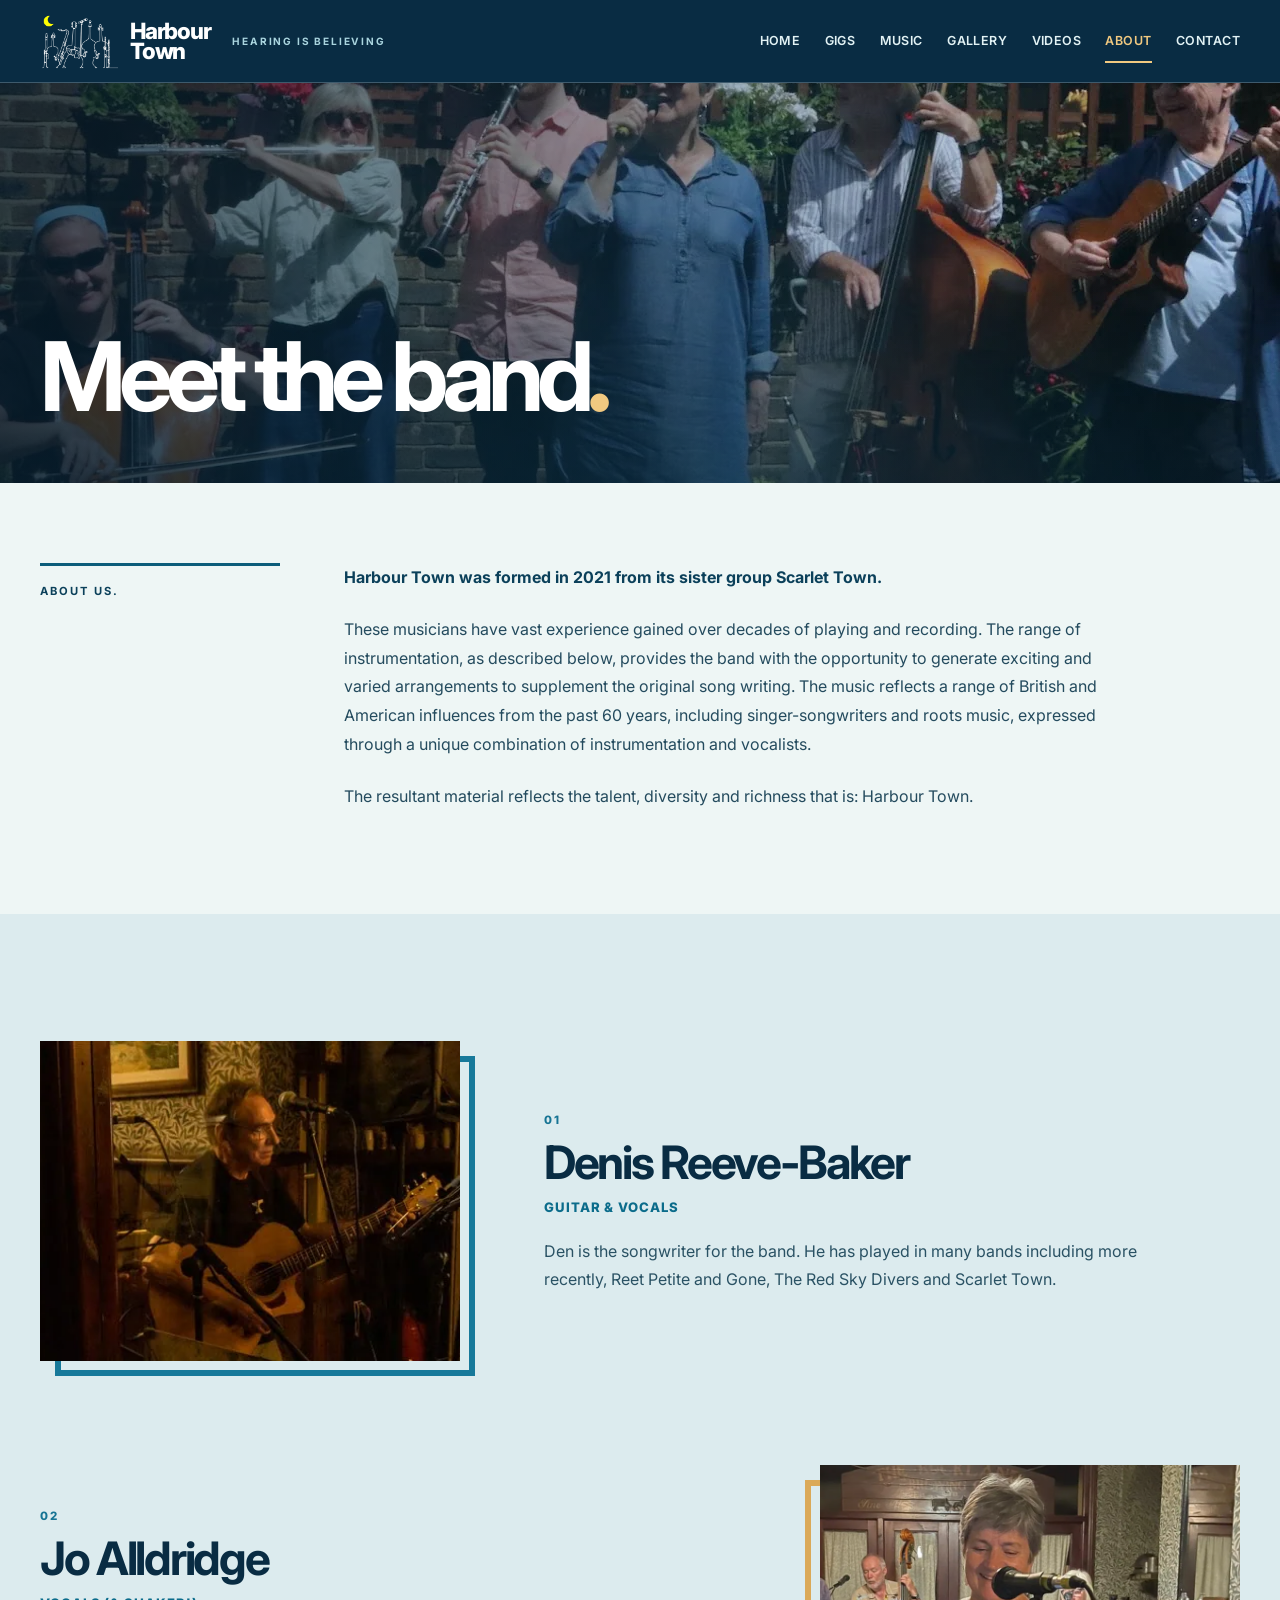
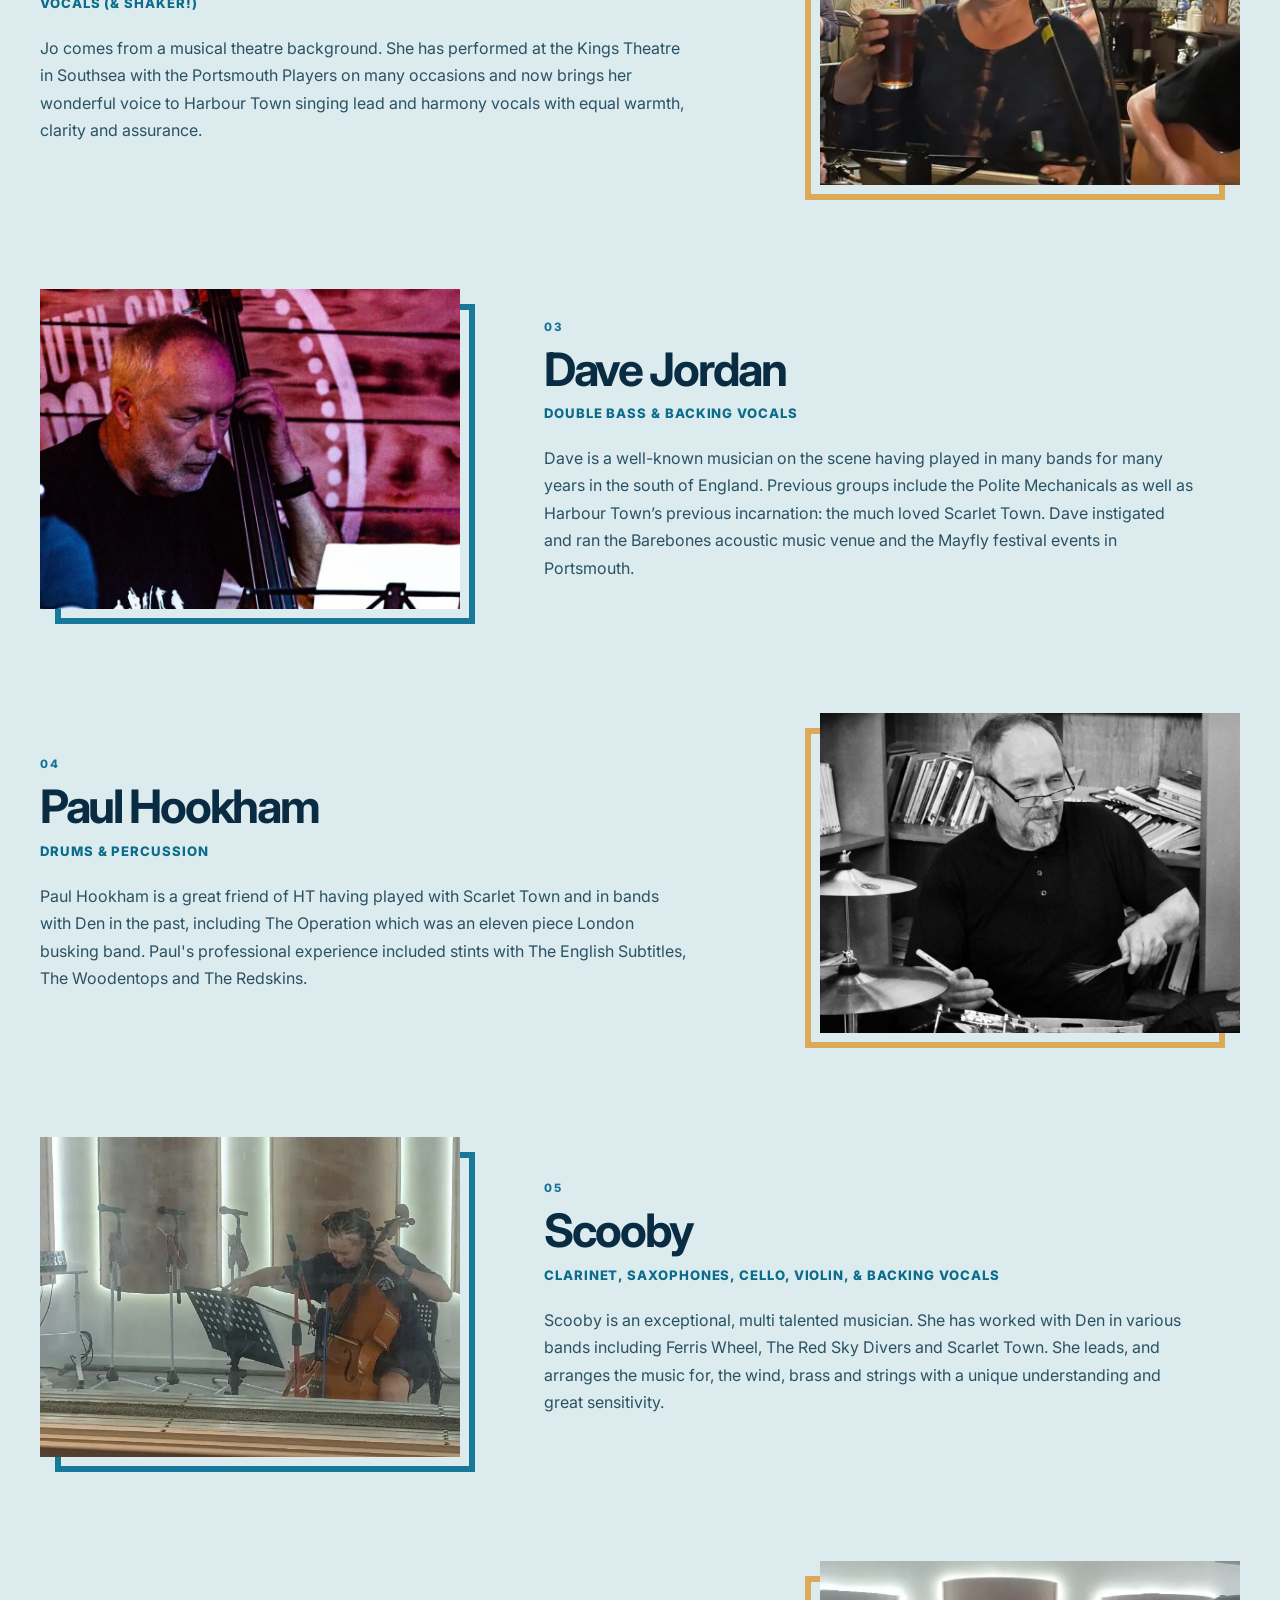
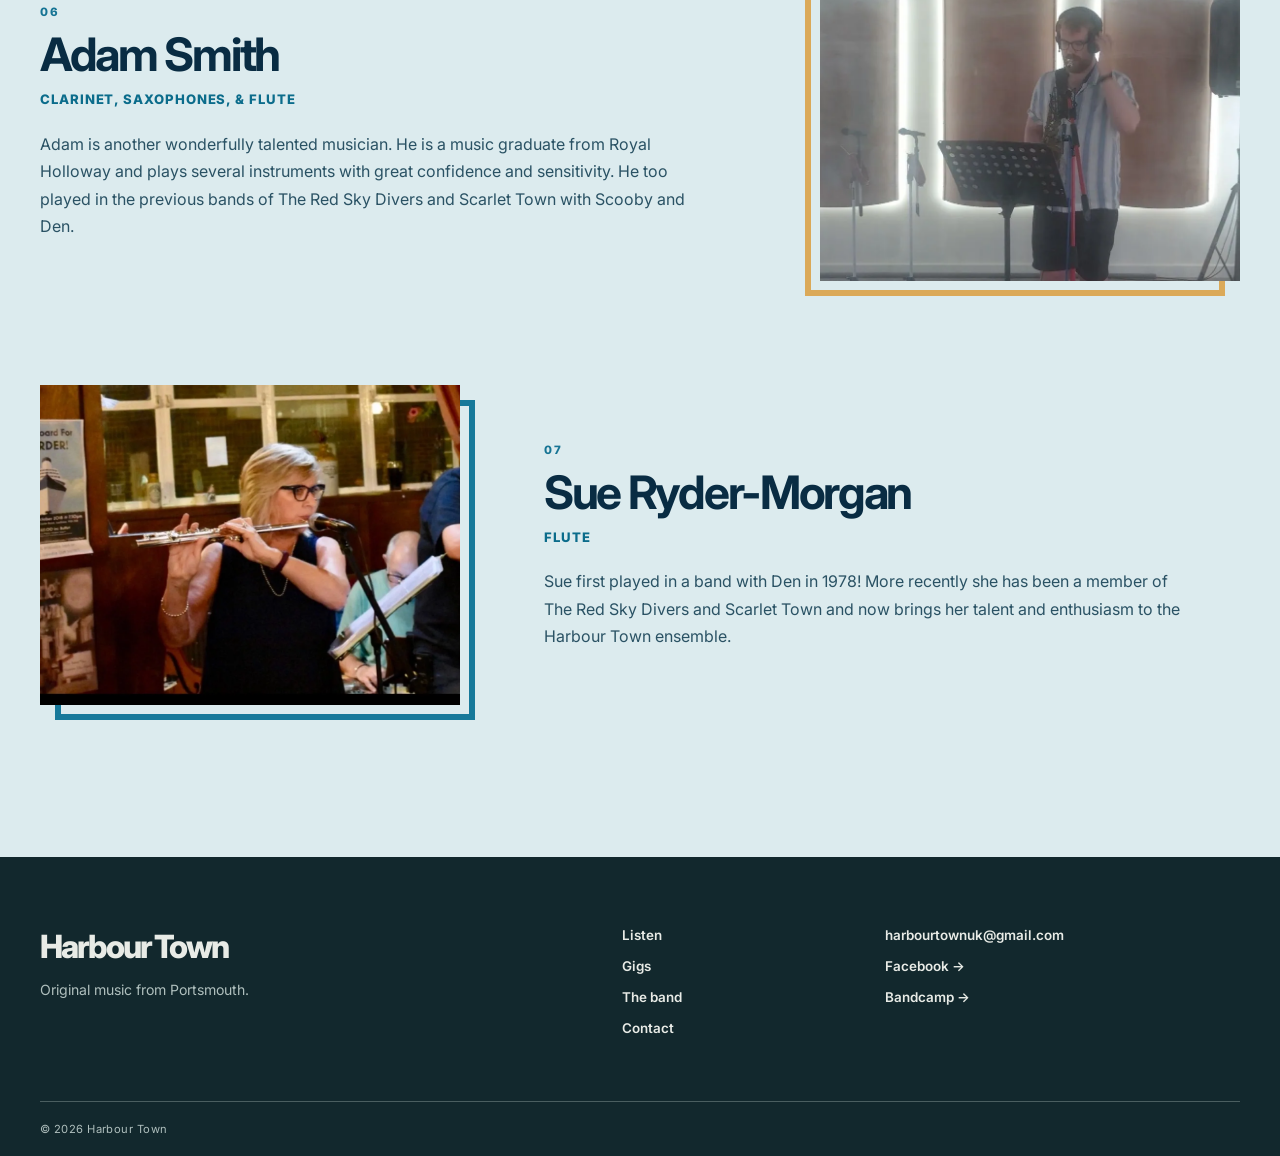
==== about.html @ 0341752e "Refresh header stylesheet and resize mobile logo" ====
<!doctype html>
<html lang="en-GB">
<head>
<meta charset="utf-8">
<meta name="viewport" content="width=device-width, initial-scale=1">
<title>About the band | Harbour Town, Portsmouth</title>
<meta name="description" content="Meet the band., a seven-piece Portsmouth band formed from Scarlet Town. Read about the musicians and their original folk and roots music.">
<meta name="theme-color" content="#092c43">
<link rel="preconnect" href="https://fonts.googleapis.com">
<link rel="preconnect" href="https://fonts.gstatic.com" crossorigin>
<link href="https://fonts.googleapis.com/css2?family=Inter:wght@400;500;600;700;800&display=swap" rel="stylesheet">
<link rel="stylesheet" href="assets/styles.css?v=20260928-logo">
</head>
<body>
<a class="skip-link" href="#main">Skip to content</a>
<header class="site-header"><div class="wrap header-inner">
<a class="wordmark" href="index.html" aria-label="Harbour Town home"><img src="assets/ht-logo.png" alt="" width="64" height="48"><span>Harbour<br>Town</span></a>
<span class="header-location">HEARING IS BELIEVING</span>
<button class="menu-button" type="button" aria-expanded="false" aria-controls="primary-nav"><span class="menu-icon" aria-hidden="true"></span><span class="menu-label">Menu</span></button>
<nav class="site-nav" id="primary-nav" aria-label="Main navigation"><a href="index.html">Home</a><a href="gigs.html">Gigs</a><a href="music.html">Music</a><a href="gallery.html">Gallery</a><a href="videos.html">Videos</a><a href="about.html" aria-current="page">About</a><a href="contact.html">Contact</a></nav>
</div></header>
<main id="main"><section class="subhero about-hero"><img src="assets/gallery/harbour-town-2023-01.webp" alt="" fetchpriority="high"><div class="hero-shade"></div><div class="wrap subhero-copy"><h1>Meet the band<span class="inner-stop">.</span></h1></div></section><section class="section about-original"><div class="wrap about-original-grid"><p class="eyebrow">ABOUT US.</p><div><p>Harbour Town was formed in 2021 from its sister group Scarlet Town.</p><p>These musicians have vast experience gained over decades of playing and recording. The range of instrumentation, as described below, provides the band with the opportunity to generate exciting and varied arrangements to supplement the original song writing. The music reflects a range of British and American influences from the past 60 years, including singer-songwriters and roots music, expressed through a unique combination of instrumentation and vocalists.</p><p>The resultant material reflects the talent, diversity and richness that is: Harbour Town.</p></div></div></section><section class="members-section"><div class="wrap member-profiles"><article class="member-profile"><figure><img src="assets/people/denis.webp" alt="Denis Reeve-Baker" loading="lazy"></figure><div class="member-copy"><span class="member-number">01</span><h2>Denis Reeve-Baker</h2><p class="member-role">Guitar &amp; vocals</p><p>Den is the songwriter for the band. He has played in many bands including more recently, Reet Petite and Gone, The Red Sky Divers and Scarlet Town.</p></div></article><article class="member-profile"><figure><img src="assets/people/jo.webp" alt="Jo Alldridge" loading="lazy"></figure><div class="member-copy"><span class="member-number">02</span><h2>Jo Alldridge</h2><p class="member-role">Vocals (&amp; shaker!)</p><p>Jo comes from a musical theatre background. She has performed at the Kings Theatre in Southsea with the Portsmouth Players on many occasions and now brings her wonderful voice to Harbour Town singing lead and harmony vocals with equal warmth, clarity and assurance.</p></div></article><article class="member-profile"><figure><img src="assets/people/dave.webp" alt="Dave Jordan" loading="lazy"></figure><div class="member-copy"><span class="member-number">03</span><h2>Dave Jordan</h2><p class="member-role">Double bass &amp; backing vocals</p><p>Dave is a well-known musician on the scene having played in many bands for many years in the south of England. Previous groups include the Polite Mechanicals as well as Harbour Town’s previous incarnation: the much loved Scarlet Town. Dave instigated and ran the Barebones acoustic music venue and the Mayfly festival events in Portsmouth.</p></div></article><article class="member-profile"><figure><img src="assets/people/paul.webp" alt="Paul Hookham" loading="lazy"></figure><div class="member-copy"><span class="member-number">04</span><h2>Paul Hookham</h2><p class="member-role">Drums &amp; percussion</p><p>Paul Hookham is a great friend of HT having played with Scarlet Town and in bands with Den in the past, including The Operation which was an eleven piece London busking band. Paul&#x27;s professional experience included stints with The English Subtitles, The Woodentops and The Redskins.</p></div></article><article class="member-profile"><figure><img src="assets/people/scooby.webp" alt="Scooby" loading="lazy"></figure><div class="member-copy"><span class="member-number">05</span><h2>Scooby</h2><p class="member-role">Clarinet, saxophones, cello, violin, &amp; backing vocals</p><p>Scooby is an exceptional, multi talented musician. She has worked with Den in various bands including Ferris Wheel, The Red Sky Divers and Scarlet Town. She leads, and arranges the music for, the wind, brass and strings with a unique understanding and great sensitivity.</p></div></article><article class="member-profile"><figure><img src="assets/people/adam.webp" alt="Adam Smith" loading="lazy"></figure><div class="member-copy"><span class="member-number">06</span><h2>Adam Smith</h2><p class="member-role">Clarinet, saxophones, &amp; flute</p><p>Adam is another wonderfully talented musician. He is a music graduate from Royal Holloway and plays several instruments with great confidence and sensitivity. He too played in the previous bands of The Red Sky Divers and Scarlet Town with Scooby and Den.</p></div></article><article class="member-profile"><figure><img src="assets/people/sue.webp" alt="Sue Ryder-Morgan" loading="lazy"></figure><div class="member-copy"><span class="member-number">07</span><h2>Sue Ryder-Morgan</h2><p class="member-role">Flute</p><p>Sue first played in a band with Den in 1978! More recently she has been a member of The Red Sky Divers and Scarlet Town and now brings her talent and enthusiasm to the Harbour Town ensemble.</p></div></article></div></section></main>
<footer class="site-footer"><div class="wrap footer-grid">
<div><a class="footer-name" href="index.html">Harbour Town</a><p>Original music from Portsmouth.</p></div>
<div class="footer-nav"><a href="music.html">Listen</a><a href="gigs.html">Gigs</a><a href="about.html">The band</a><a href="contact.html">Contact</a></div>
<div class="footer-contact"><a href="mailto:harbourtownuk@gmail.com">harbourtownuk@gmail.com</a><a href="https://www.facebook.com/harbourtownband1" target="_blank" rel="noopener noreferrer">Facebook →</a><a href="https://harbourtown.bandcamp.com/album/south-parade" target="_blank" rel="noopener noreferrer">Bandcamp →</a></div>
</div><div class="wrap footer-bottom"><span>© <span id="year">2026</span> Harbour Town</span></div></footer>
<script src="assets/gigs-data.js" defer></script>
<script src="assets/site.js" defer></script>
</body></html>
---- assets/styles.css ----
:root{--paper:#f7f4ed;--white:#fffdfa;--ink:#172d33;--muted:#526168;--sea:#496c6a;--line:#c9cec7;--sand:#e8e3d6;--gold:#b99358;--max:1240px}
*,*::before,*::after{box-sizing:border-box}
html{scroll-behavior:smooth}
body{margin:0;background:var(--paper);color:var(--ink);font-family:Inter,Arial,sans-serif;-webkit-font-smoothing:antialiased}
img{display:block;max-width:100%;width:100%}a{color:inherit;text-decoration:none}button{font:inherit}p{line-height:1.72}h1,h2,h3,p,figure{margin-top:0}h1,h2,h3{letter-spacing:-.05em;line-height:1.08}h1{font-size:clamp(3.5rem,8vw,8rem)}h2{font-size:clamp(2.5rem,5.2vw,5rem)}h3{font-size:1.5rem}a:focus-visible,button:focus-visible{outline:3px solid var(--gold);outline-offset:4px}.wrap{width:min(var(--max),calc(100% - 80px));margin-inline:auto}.skip-link{position:absolute;z-index:30;top:-100px;left:20px;padding:12px;background:var(--ink);color:white}.skip-link:focus{top:12px}
.site-header{position:relative;z-index:10;background:var(--paper);border-bottom:1px solid var(--line)}.header-inner{min-height:96px;display:flex;justify-content:space-between;align-items:center;gap:32px}.wordmark{display:flex;align-items:end;gap:17px;flex:none}.wordmark>span{font-size:1.5rem;font-weight:800;letter-spacing:-.075em;line-height:.82}.wordmark small{font-size:.61rem;letter-spacing:.17em;font-weight:700;white-space:nowrap;color:var(--sea);padding-bottom:2px}.site-nav{display:flex;align-items:center;gap:clamp(13px,2.1vw,30px)}.site-nav a{font-size:.84rem;font-weight:600;white-space:nowrap;padding:13px 0;border-bottom:2px solid transparent}.site-nav a:hover,.site-nav a[aria-current="page"]{color:var(--sea);border-bottom-color:var(--sea)}.menu-button{display:none}
.eyebrow{text-transform:uppercase;letter-spacing:.18em;font-weight:700;font-size:.7rem;line-height:1.4;color:var(--sea);margin-bottom:22px}.home-hero{padding:64px 0 76px}.hero-grid{display:grid;grid-template-columns:.88fr 1.12fr;gap:clamp(36px,6vw,90px);align-items:center}.hero-text{padding:36px 0 52px}.hero-text h1{margin-bottom:25px;letter-spacing:-.075em;line-height:.92}.period{color:var(--gold)}.hero-lede{font-size:clamp(1.4rem,2.25vw,2rem);font-weight:600;letter-spacing:-.04em;margin-bottom:10px}.hero-description{max-width:420px;font-size:1.06rem;color:var(--muted);margin-bottom:30px}.actions{display:flex;align-items:center;flex-wrap:wrap;gap:18px 27px;margin-top:30px}.button{display:inline-flex;align-items:center;justify-content:space-between;gap:22px;min-height:51px;padding:14px 20px;font-size:.85rem;font-weight:700;line-height:1.2;transition:background .2s,color .2s,transform .2s}.button:hover{transform:translateY(-2px)}.button-dark{background:var(--ink);color:#fff}.button-dark:hover{background:var(--sea)}.button-light{background:var(--paper);color:var(--ink)}.button-light:hover{background:#fff}.text-link{font-weight:700;font-size:.85rem;border-bottom:1px solid currentColor;padding:8px 0}.text-link:hover{color:var(--sea)}.hero-photo{position:relative;margin:0}.hero-photo img{height:clamp(440px,46vw,630px);object-fit:cover;object-position:48% center;filter:grayscale(100%)}.hero-photo::after{content:"";position:absolute;top:-16px;right:-16px;width:34%;height:27%;border-top:1px solid var(--gold);border-right:1px solid var(--gold);pointer-events:none}.hero-photo figcaption,.band-photo figcaption,.gallery-item figcaption{display:flex;justify-content:space-between;gap:12px;padding-top:13px;font-size:.7rem;font-weight:600;letter-spacing:.05em;color:var(--muted)}.tide-line{display:flex;justify-content:space-between;border-top:1px solid var(--line);padding:18px 0;color:var(--sea);font-size:.67rem;font-weight:700;letter-spacing:.17em}.section{padding:110px 0}.split-section{display:grid;grid-template-columns:.98fr 1fr;align-items:center;gap:clamp(50px,9vw,145px)}.section-copy{max-width:540px}.section-copy h2{margin-bottom:24px}.section-copy p:not(.eyebrow),.about-story p:not(.eyebrow),.gig-feature p:not(.eyebrow),.contact-grid p{font-size:1rem;color:var(--muted)}.section-copy .section-lede{font-size:1.25rem!important;font-weight:600;color:var(--ink)!important;letter-spacing:-.025em}.album-feature{background:#eeeae0}.section-media{display:flex;justify-content:center}.player-shell{width:min(100%,420px);min-height:480px;border:1px solid #d8d8d0;background:var(--paper);padding:14px;box-shadow:12px 12px 0 #ddd8cc}.player-shell iframe{display:block;border:0;width:100%;height:450px}.band-feature{background:var(--white)}.band-grid{display:grid;grid-template-columns:1.07fr .93fr;align-items:center;gap:clamp(45px,8vw,130px)}.band-photo{margin:0}.band-photo img{height:510px;object-fit:cover;object-position:38% center;filter:grayscale(100%)}.band-feature .text-link{display:inline-block;margin-top:15px}.gig-feature{background:var(--ink);color:var(--paper)}.gigs-split{display:grid;grid-template-columns:1fr .65fr;gap:12%;align-items:center}.gig-feature .eyebrow{color:#b8c6c1}.gig-feature h2{margin-bottom:22px}.gig-feature p:not(.eyebrow){color:#ced6d4;max-width:560px}.light-link:hover{color:#e6c799}.gigs-preview{border-top:1px solid #889995;border-bottom:1px solid #889995;padding:27px 0 30px}.preview-label{display:block;font-size:.7rem;text-transform:uppercase;letter-spacing:.18em;color:#bbcbc7;font-weight:700;margin-bottom:25px}.gigs-preview .preview-empty{font-size:clamp(1.3rem,2.2vw,2rem);font-weight:600;color:var(--paper)!important;line-height:1.3;letter-spacing:-.04em;margin:0}.preview-gig{display:flex;gap:22px;align-items:start}.preview-gig time{font-size:1.5rem;font-weight:700;white-space:nowrap}.preview-gig strong{font-size:1.4rem;letter-spacing:-.04em}.preview-gig span{display:block;color:#ced6d4;margin-top:8px}.home-contact{padding:85px 0}.contact-banner{border-top:1px solid var(--line);display:flex;justify-content:space-between;align-items:center;gap:35px;padding-top:75px}.contact-banner h2{font-size:clamp(2.2rem,4.5vw,4rem);margin-bottom:10px}.contact-banner p:last-child{color:var(--muted);margin:0}
.page-intro{padding:100px 0 90px;border-bottom:1px solid var(--line)}.page-intro h1{font-size:clamp(3.2rem,7vw,7rem);margin-bottom:25px;max-width:900px}.intro-copy{font-size:clamp(1.1rem,1.7vw,1.45rem);letter-spacing:-.022em;line-height:1.55;max-width:750px;color:var(--muted);margin:0}.page-section{padding-top:88px;padding-bottom:105px}.music-layout{align-items:start}.paper-section{background:#eeeae0}.other-records h2{margin-bottom:55px}.record-list{border-top:1px solid var(--ink)}.record-list a{display:flex;justify-content:space-between;gap:20px;align-items:center;padding:24px 0;border-bottom:1px solid var(--line);font-size:1.35rem;font-weight:650;letter-spacing:-.035em}.record-list a:hover{color:var(--sea)}.record-list a>span:last-child{font-size:.85rem;letter-spacing:0}.record-list small{font-size:.7rem;color:var(--muted);letter-spacing:0;font-weight:500;margin-left:16px}.gigs-page-grid{display:grid;grid-template-columns:1.45fr .7fr;gap:12%}.gigs-page-grid h2{font-size:clamp(2.1rem,3.5vw,3.4rem);margin-bottom:40px}.gig-list{border-top:1px solid var(--ink)}.no-gigs{max-width:550px;color:var(--muted);padding:27px 0}.gig-row{display:grid;grid-template-columns:150px 1fr auto;gap:18px;align-items:center;padding:28px 0;border-bottom:1px solid var(--line)}.gig-row time{font-weight:700}.gig-row h3{font-size:1.2rem;margin-bottom:5px}.gig-row p{color:var(--muted);margin:0}.gig-row a{font-weight:700;font-size:.85rem;border-bottom:1px solid currentColor}.aside-note{background:#e9e6dc;padding:34px;align-self:start}.aside-note h3{font-size:1.8rem}.aside-note p{color:var(--muted)}.aside-small{font-size:.8rem;margin:28px 0 0}.aside-small a,.inline-link{border-bottom:1px solid currentColor;font-weight:700}.about-story{display:grid;grid-template-columns:.8fr 1.2fr;gap:12%;max-width:1200px}.about-story h2{font-size:clamp(2.5rem,4vw,4rem)}.about-story p:not(.eyebrow){max-width:700px}.wide-photo img{max-height:520px;object-fit:cover;object-position:center 45%;filter:grayscale(100%)}.section-heading{margin-bottom:50px}.members{display:grid;grid-template-columns:repeat(2,1fr);column-gap:10%;border-top:1px solid var(--ink)}.member{padding:28px 0 35px;border-bottom:1px solid var(--line)}.member h3{margin-bottom:5px}.member .member-role{color:var(--sea);font-size:.77rem;text-transform:uppercase;font-weight:700;letter-spacing:.08em;margin-bottom:16px}.member p:last-child{color:var(--muted);margin-bottom:0;font-size:.92rem}.gallery-grid{display:grid;grid-template-columns:repeat(2,1fr);gap:40px 24px}.gallery-item{margin:0}.gallery-wide{grid-column:1/-1}.gallery-item img{aspect-ratio:1.35;object-fit:cover;filter:grayscale(100%)}.gallery-wide img{aspect-ratio:2.2}.video-grid{display:grid;grid-template-columns:repeat(2,1fr);gap:70px 32px}.video-frame{aspect-ratio:16/9;background:var(--ink)}.video-frame iframe{border:0;width:100%;height:100%}.video-item h2{font-size:1.65rem;margin:20px 0 8px}.video-item p{color:var(--muted);margin:0}.contact-grid{display:grid;grid-template-columns:1fr 1fr;gap:12%}.contact-grid h2{font-size:clamp(2.3rem,4vw,4rem)}.contact-grid>div>p{max-width:450px}.contact-methods{border-top:1px solid var(--ink)}.contact-methods>div{padding:25px 0;border-bottom:1px solid var(--line)}.contact-methods span{display:block;color:var(--sea);font-size:.7rem;font-weight:700;text-transform:uppercase;letter-spacing:.16em;margin-bottom:10px}.contact-methods a{font-size:clamp(1rem,1.75vw,1.35rem);font-weight:650;word-break:break-word}.contact-methods a:hover{color:var(--sea)}
.site-footer{background:#12282d;color:#e8ebe6;padding:70px 0 20px}.footer-grid{display:grid;grid-template-columns:1.5fr .6fr 1fr;gap:50px}.footer-name{font-size:2rem;font-weight:800;letter-spacing:-.065em}.site-footer p{font-size:.88rem;color:#afbfbd;margin-top:12px}.footer-nav,.footer-contact{display:flex;flex-direction:column;align-items:start;gap:15px;font-size:.84rem;font-weight:600}.site-footer a:hover{color:#e5c395}.footer-bottom{border-top:1px solid #4a5e60;margin-top:65px;padding-top:20px;display:flex;justify-content:space-between;font-size:.7rem;letter-spacing:.04em;color:#afbfbd}
@media(max-width:1000px){.wordmark small{display:none}.site-nav{gap:16px}.wrap{width:min(var(--max),calc(100% - 48px))}.hero-grid{gap:30px}.hero-text h1{font-size:clamp(3.6rem,8vw,6rem)}}
@media(max-width:760px){.header-inner{min-height:75px}.wordmark>span{font-size:1.25rem}.menu-button{display:flex;align-items:center;gap:10px;background:none;border:0;color:var(--ink);padding:13px 0;font-size:.8rem;font-weight:700;cursor:pointer}.menu-icon{display:block;width:22px;height:2px;background:currentColor;position:relative}.menu-icon::before,.menu-icon::after{content:"";position:absolute;left:0;width:22px;height:2px;background:currentColor}.menu-icon::before{top:-7px}.menu-icon::after{top:7px}.site-nav{display:none;position:absolute;left:0;right:0;top:100%;background:var(--paper);padding:15px 24px 26px;border-bottom:1px solid var(--line);box-shadow:0 12px 20px #172d3314;flex-direction:column;align-items:stretch;gap:0}.site-nav.is-open{display:flex}.site-nav a{font-size:1rem;padding:12px 0;border-bottom:1px solid var(--line)}.home-hero{padding:28px 0 45px}.hero-grid{grid-template-columns:1fr;gap:30px}.hero-text{padding:30px 0 0}.hero-text h1{font-size:clamp(4.4rem,15vw,7rem)}.hero-photo img{height:clamp(300px,65vw,550px)}.hero-photo::after{right:-9px;top:-9px}.section{padding:75px 0}.split-section,.band-grid,.gigs-split,.gigs-page-grid,.about-story,.contact-grid{grid-template-columns:1fr;gap:45px}.section-copy{max-width:unset}.band-photo img{height:420px}.band-grid .band-photo{order:2}.gigs-preview{margin-top:5px}.contact-banner{padding-top:45px;align-items:flex-start;flex-direction:column}.page-intro{padding:70px 0 60px}.page-section{padding:65px 0 80px}.player-shell{width:min(100%,420px)}.members{grid-template-columns:1fr}.gallery-grid,.video-grid{grid-template-columns:1fr}.gallery-wide{grid-column:auto}.gallery-wide img,.gallery-item img{aspect-ratio:1.4}.footer-grid{grid-template-columns:1fr 1fr;gap:40px}.footer-grid>div:first-child{grid-column:1/-1}.footer-bottom{margin-top:48px}}
@media(max-width:480px){.wrap{width:calc(100% - 36px)}.hero-text h1{font-size:clamp(3.8rem,16vw,5.3rem)}.hero-description{font-size:.98rem}.hero-photo img{height:310px}.tide-line span:last-child{display:none}.section{padding:60px 0}.page-intro{padding:58px 0}.page-intro h1{font-size:clamp(3rem,13vw,4.5rem)}.button{width:100%}.actions{align-items:stretch;flex-direction:column}.actions .text-link{align-self:flex-start}.band-photo img{height:340px}.gig-row{grid-template-columns:1fr;gap:7px}.aside-note{padding:26px}.gallery-grid{gap:30px}.footer-grid{grid-template-columns:1fr}.footer-grid>div:first-child{grid-column:auto}.footer-bottom{gap:15px;flex-wrap:wrap}}
@media(prefers-reduced-motion:reduce){html{scroll-behavior:auto}.button{transition:none}}

/* Southsea edition: blue ink, live photography and the album's pier artwork. */
:root{--paper:#eaf3f3;--white:#f8fbf8;--ink:#092c43;--muted:#355669;--sea:#167494;--line:#b0ccd1;--sand:#d7e8e7;--gold:#f1c980}
body{background:var(--paper)}
.site-header{background:#092c43;color:#fff;border-bottom:1px solid #ffffff37}.header-inner{min-height:82px;gap:22px}.wordmark{align-items:center;gap:12px}.wordmark img{width:78px;height:68px;object-fit:contain;display:block}.wordmark>span{font-size:1.4rem;letter-spacing:-.055em;line-height:.9}.header-location{color:#aad5df;font-size:.63rem;letter-spacing:.18em;font-weight:700;white-space:nowrap;margin-right:auto}.site-nav{gap:clamp(13px,1.9vw,27px)}.site-nav a{color:#e3f3f5;font-size:.78rem;letter-spacing:.035em;text-transform:uppercase}.site-nav a:hover,.site-nav a[aria-current="page"]{color:var(--gold);border-color:var(--gold)}
/* .hero-actions .button-cream{background:#167494;color:#fff}
.hero-actions .button-cream:hover{background:#34aad2;color:#fff}*/
.gig-ribbon{background:#f1c980;color:#092c43}.ribbon-inner{min-height:90px;display:grid;grid-template-columns:1fr 1.9fr auto;align-items:center;gap:24px}.ribbon-heading{display:grid;grid-template-columns:36px 1fr;column-gap:9px;align-items:center;line-height:1.1;font-size:.86rem;font-weight:800;letter-spacing:-.025em}.ribbon-heading small{grid-column:2;font-size:.54rem;letter-spacing:.1em;font-weight:700;margin-top:5px}.ribbon-asterisk{grid-row:1/3;font-size:2.2rem;font-weight:400;line-height:1}.ribbon-dates{display:grid;grid-template-columns:1fr 1fr;gap:0;border-left:1px solid #0d4b6655}.ribbon-gig{display:flex;gap:13px;align-items:center;padding:10px 16px;border-right:1px solid #0d4b6655}.ribbon-gig time{font-size:1.5rem;line-height:.95;letter-spacing:-.065em;font-weight:800;white-space:nowrap}.ribbon-gig time span{display:block;font-size:.57rem;text-transform:uppercase;letter-spacing:.12em;font-weight:700;margin-top:4px}.ribbon-gig strong{display:block;font-size:.82rem;letter-spacing:-.03em;line-height:1.2}.ribbon-gig small{display:block;font-size:.64rem;font-weight:600;margin-top:3px}.ribbon-all{font-size:.7rem;font-weight:800;letter-spacing:.05em;white-space:nowrap;border-bottom:2px solid currentColor;padding:5px 0}.ribbon-all:hover{color:#126380}
.full-hero{position:relative;min-height:min(790px,85vh);height:720px;background:#0a2e42;color:#fff;overflow:hidden}.hero-slides,.hero-shade,.hero-slide{position:absolute;inset:0;width:100%;height:100%}.hero-slide{object-fit:cover;object-position:center 45%;opacity:0;transition:opacity 1.1s ease;filter:contrast(1.08)}.hero-slide.active{opacity:1}.hero-shade{background:linear-gradient(90deg,#051e2fd4 0%,#052e46a0 40%,#06283b1c 90%),linear-gradient(0deg,#051e2fbd 0%,transparent 45%)}.hero-topline,.hero-stage,.hero-bottom{position:relative;z-index:1}.hero-topline{display:flex;justify-content:space-between;padding-top:25px;font-size:.64rem;letter-spacing:.2em;font-weight:800;color:#d2e6ea}.hero-stage{position:absolute;left:50%;bottom:100px;transform:translateX(-50%)}.hero-overline{font-size:clamp(1.5rem,3vw,2.5rem);font-weight:500;letter-spacing:-.06em;margin-bottom:10px;font-style:italic;color:#f2d59b}.hero-stage h1{font-size:clamp(5rem,11.4vw,12rem);line-height:.75;letter-spacing:-.09em;margin:0 0 60px;white-space:nowrap;text-shadow:0 8px 24px #04192266}.hero-stage h1 em{display:block;font-style:normal;color:#f1c980}.hero-caption{max-width:435px;font-size:1.05rem;line-height:1.5;font-weight:500;margin-bottom:20px}.hero-actions{display:flex;gap:25px;align-items:center;flex-wrap:wrap}.button-cream{background:#f1c980;color:#092c43}.button-cream:hover{background:#f9e4b5}.hero-simple-link{font-size:.78rem;letter-spacing:.07em;font-weight:800;border-bottom:1px solid #fff;padding:10px 0}.hero-simple-link:hover{color:#f1c980}.hero-bottom{position:absolute;left:50%;bottom:20px;transform:translateX(-50%);display:flex;justify-content:space-between;align-items:center;color:#e5eceb;font-size:.63rem;letter-spacing:.12em;font-weight:700}.hero-controls{display:flex;align-items:center;gap:12px;white-space:nowrap}.hero-controls button{border:1px solid #ffffff93;color:#fff;background:#092c4370;width:34px;height:34px;cursor:pointer}.hero-controls button:hover{background:#f1c980;color:#092c43}.seafront-mark{background:#0c5d7a;color:#a7e2e6;overflow:hidden}.seafront-mark .wrap{display:flex;justify-content:space-around;align-items:center;gap:35px;height:60px;font-size:.75rem;letter-spacing:.2em;font-weight:800;white-space:nowrap}.seafront-mark span:nth-child(even){color:#f1c980;font-size:1.5rem}
.record-feature{background:#d9edf0;position:relative;overflow:hidden}.record-feature::before{content:"";position:absolute;right:-4%;top:-200px;width:380px;height:380px;border:45px solid #b8dbe1;border-radius:50%;opacity:.55}.record-grid{position:relative;display:grid;grid-template-columns:.9fr 1.1fr;gap:9%;align-items:start}.record-copy{padding-top:35px}.record-copy h2{font-size:clamp(3.3rem,6vw,7rem);line-height:.95;margin:0 0 20px}.record-copy h2 i,.about-home h2 i,.music-album h2 i{font-style:normal;color:#137497}.record-title{font-size:clamp(1.3rem,2.5vw,2rem)!important;font-weight:700;color:#0b3850!important;letter-spacing:-.05em}.record-copy>p:not(.eyebrow){max-width:450px;color:#355669;line-height:1.7}.cover-art{width:min(100%,390px);position:relative;margin:65px 0 0;box-shadow:18px 18px 0 #0b5e7c}.cover-art img{aspect-ratio:1;object-fit:cover}.cover-art figcaption{background:#0b5e7c;color:#fff;font-size:.63rem;letter-spacing:.04em;padding:8px 11px}.full-album{position:relative;background:#edf5f4;padding:24px;box-shadow:18px 18px 0 #0c5d7a;max-width:600px}.full-album iframe{display:block;width:100%;height:1140px;max-width:100%;border:0}.full-album>a{display:inline-block;color:#0c5d7a;font-weight:700;font-size:.78rem;border-bottom:1px solid currentColor;margin:20px 0 0}.album-side-label{position:absolute;left:-42px;top:28px;writing-mode:vertical-rl;transform:rotate(180deg);font-size:.67rem;font-weight:800;letter-spacing:.12em;color:#0c5d7a}.about-home{background:#f8fbf8}.about-home-grid{display:grid;grid-template-columns:1.1fr .9fr;gap:9%;align-items:center}.about-home-grid figure{margin:0}.about-home-grid img{height:520px;object-fit:cover}.about-home-grid figcaption{font-size:.62rem;letter-spacing:.09em;color:#436476;margin-top:14px;font-weight:700}.about-home-copy h2{font-size:clamp(3.6rem,6vw,7rem);margin:0 0 25px}.about-home-copy p:not(.eyebrow){max-width:480px;color:#355669}.sketch-link{display:inline-block;margin-top:20px;border-bottom:3px solid #167494;padding:8px 0;font-size:.85rem;font-weight:800;letter-spacing:.07em}.sketch-link:hover{color:#167494}.watch-home{background:#dcebee}.watch-grid{display:grid;grid-template-columns:.6fr 1.4fr;gap:9%;align-items:center}.watch-grid h2{font-size:clamp(3rem,5vw,5.5rem)}.watch-grid p:not(.eyebrow){color:#355669;max-width:300px}.watch-grid .video-frame{box-shadow:15px 15px 0 #11617e}.home-contact{background:#0b405a;color:#fff;padding:80px 0}.home-contact .contact-banner{border:0;padding:0}.home-contact .eyebrow{color:#f1c980}.home-contact .contact-banner p:last-child{color:#c6dce2}
.page-intro{background:#d9edf0;border-bottom:3px solid #0c5d7a}.page-intro h1{color:#0b405a;letter-spacing:-.07em}.page-intro .eyebrow{color:#14718d}.page-intro::after{content:"";display:block;margin-top:55px;width:125px;height:7px;background:repeating-linear-gradient(90deg,#0c5d7a 0 21px,transparent 21px 28px)}.page-section,.paper-section{background:#f8fbf8}.paper-section{background:#dcebee}.music-album{background:#d9edf0}.music-album-grid{display:grid;grid-template-columns:.9fr 1.1fr;gap:9%;align-items:start}.music-album h2{font-size:clamp(3.6rem,7vw,7rem)}.music-album-copy>p:not(.eyebrow){max-width:480px;color:#355669}.music-cover{width:min(100%,490px);margin-bottom:35px;box-shadow:16px 16px 0 #0b5e7c}.music-album .full-album{margin-top:25px}.music-album .art-credit{font-size:.7rem;margin-top:25px}.demo-notice{background:#f1c980;color:#092c43;font-weight:800;font-size:.7rem;letter-spacing:.07em;padding:14px 17px;max-width:630px;margin-bottom:30px}.gig-row.is-demo{background:#edf5f4;padding:25px 18px;margin-bottom:8px;border-left:4px solid #e3ac5d}.gig-row .demo-tag{display:block;font-size:.64rem;text-transform:uppercase;letter-spacing:.07em;font-weight:800;color:#a2621a;margin-top:6px}.gallery-item img{filter:none}.gallery-wide img{aspect-ratio:2.2;object-position:center 40%}.aside-note{background:#dcebee}
@media(max-width:1100px){.header-location{display:none}.ribbon-inner{grid-template-columns:1fr 1.7fr auto;gap:12px}.ribbon-gig{padding-inline:12px}.hero-stage h1{font-size:clamp(5rem,11vw,9rem)}}
@media(max-width:760px){.site-header .menu-button{color:#fff}.site-nav{background:#092c43;color:#fff;border-color:#ffffff47}.site-nav a{color:#fff;border-color:#ffffff36}.header-inner{min-height:75px}.wordmark img{height:59px;width:68px}.wordmark>span{font-size:1rem}.ribbon-inner{grid-template-columns:1fr auto;padding:13px 0;gap:10px}.ribbon-heading{grid-column:1}.ribbon-dates{grid-column:1/-1;grid-row:2;border-left:0;border-top:1px solid #0d4b6655}.ribbon-gig:first-child{padding-left:0}.ribbon-all{grid-column:2;grid-row:1}.full-hero{height:670px;min-height:0}.hero-slide{object-position:56% center}.hero-topline{font-size:.57rem}.hero-topline span:last-child{display:none}.hero-stage{bottom:95px}.hero-stage h1{font-size:clamp(4.8rem,13.8vw,7.5rem)}.hero-bottom>span{max-width:60%;line-height:1.5}.seafront-mark .wrap{justify-content:flex-start;width:max-content;min-width:100%;gap:35px}.record-grid,.music-album-grid,.about-home-grid,.watch-grid{grid-template-columns:1fr;gap:60px}.record-copy{padding-top:0}.cover-art{margin-top:50px;width:min(80%,390px)}.full-album{margin-left:25px;width:calc(100% - 35px)}.about-home-grid figure{order:2}.about-home-grid img{height:440px}.watch-grid .video-frame{margin-right:15px}.music-cover{max-width:520px}.music-album .full-album{margin-top:0}}
@media(max-width:480px){.ribbon-heading{font-size:.73rem}.ribbon-heading small{font-size:.47rem}.ribbon-asterisk{font-size:1.8rem}.ribbon-dates{gap:0}.ribbon-gig{padding:12px 8px 8px 0;gap:7px}.ribbon-gig time{font-size:1.18rem}.ribbon-gig strong{font-size:.69rem}.ribbon-gig small{font-size:.55rem}.ribbon-all{font-size:.61rem}.full-hero{height:590px}.hero-stage{bottom:92px}.hero-stage h1{font-size:clamp(3.45rem,15vw,5.5rem);margin-bottom:25px}.hero-overline{font-size:1.4rem}.hero-caption{font-size:.88rem;max-width:300px}.hero-actions .button{width:auto;font-size:.7rem;min-height:45px}.hero-simple-link{font-size:.7rem}.hero-bottom>span{font-size:.48rem}.record-feature::before{display:none}.record-copy h2{font-size:3.4rem}.cover-art{width:min(76%,340px);margin-bottom:20px}.full-album{padding:10px;box-shadow:8px 8px 0 #0c5d7a}.full-album iframe{height:1135px}.album-side-label{display:none}.about-home-grid img{height:300px}.seafront-mark .wrap{height:50px}}
@media(prefers-reduced-motion:reduce){.hero-slide{transition:none}}

/* Inner pages follow the photo led homepage. */
.subhero{position:relative;isolation:isolate;height:clamp(400px,20vw,550px);overflow:hidden;background:#0b405a;color:#fff}
.subhero>img,.subhero>.hero-shade{position:absolute;inset:0;width:100%;height:100%}
.subhero>img{object-fit:cover;object-position:center 48%}
.subhero>.hero-shade{background:linear-gradient(90deg,#061c2cc2 0%,#0b405a62 58%,#0b405a20 100%),linear-gradient(0deg,#071c2b81,transparent 52%)}
.subhero-copy{position:absolute;z-index:1;left:50%;bottom:62px;transform:translateX(-50%)}
.subhero-copy .hero-overline{font-size:clamp(1rem,1.8vw,1.5rem);font-style:normal;font-weight:700;letter-spacing:.09em;color:#f1c980}
.subhero-copy h1{color:#fff;font-size:clamp(3.5rem,7.5vw,8.5rem);letter-spacing:-.075em;line-height:.93;margin:0}
.subhero-caption{position:absolute;z-index:1;left:50%;bottom:20px;transform:translateX(-50%);font-size:.62rem;font-weight:700;letter-spacing:.12em;color:#e1eef1;text-transform:uppercase}
.gallery-hero .subhero-copy,.contact-hero .subhero-copy{text-align:right}.gallery-hero>img,.contact-hero>img{object-position:center 42%}
.gallery-hero>.hero-shade,.contact-hero>.hero-shade{background:linear-gradient(270deg,#061c2cc9 0%,#0b405a55 60%,#0b405a10 100%),linear-gradient(0deg,#071c2b80,transparent 45%)}
.music-hero>img{object-position:center 45%}.music-hero>.hero-shade{background:linear-gradient(90deg,#063852db,#0b405a6b 50%,#0b405a18)}
.videos-hero>img{object-position:center 38%}.gigs-hero>img{object-position:center 50%}
.about-original{background:#eef6f5;padding-block:80px}.about-original-grid{display:grid;grid-template-columns:240px minmax(0,790px);gap:5vw;align-items:start}.about-original-grid .eyebrow{border-top:3px solid #0c5d7a;padding-top:18px}.about-original-grid p:not(.eyebrow){font-size:clamp(1rem,1.25vw,1.15rem);line-height:1.8;color:#244b5e;margin-bottom:23px}
.about-original-grid p:first-child{font-weight:700;color:#0b405a}
.members-section{background:#dcebee;padding:75px 0 100px}.members-heading h2{font-size:clamp(3rem,5.5vw,6rem);margin-bottom:50px}
.member-profile{display:grid;grid-template-columns:minmax(220px,35%) minmax(0,1fr);gap:7%;align-items:center;padding:52px 0}
.member-profile:nth-child(even){grid-template-columns:minmax(0,1fr) minmax(220px,35%)}.member-profile:nth-child(even) figure{order:2}
.member-profile figure{margin:0}.member-profile img{height:clamp(230px,25vw,340px);width:100%;object-fit:cover;object-position:center}.member-profile:nth-child(2) img{object-position:center 32%}
.member-copy{max-width:650px}.member-number{font-size:.72rem;letter-spacing:.2em;font-weight:800;color:#167494}.member-copy h2{font-size:clamp(2.1rem,3.6vw,4rem);margin:10px 0 8px}.member-copy .member-role{font-size:.82rem;font-weight:800;letter-spacing:.07em;text-transform:uppercase;color:#0b6c8b;margin-bottom:20px}.member-copy p:last-child{font-size:1rem;color:#2a5264;line-height:1.72;margin-bottom:0}
.gigs-content{background:#eaf3f3;padding:80px 0 110px}.gigs-lead{max-width:780px;font-size:clamp(1.25rem,2vw,1.8rem);letter-spacing:-.035em;font-weight:600;color:#0b405a}.gigs-lead p{line-height:1.5}.gigs-lead a{border-bottom:2px solid #167494}.gigs-content .demo-notice{margin:45px 0 20px}.gigs-content .gig-list{max-width:1000px}.gigs-content .gig-row{grid-template-columns:200px 1fr auto}.gigs-content .gig-row time{font-size:1.2rem}.gigs-contact{display:inline-block;margin-top:32px}
.music-album-copy h2{margin-bottom:28px}.music-album-copy p a{color:#0b5e7c}.music-album-copy>p{font-size:1.05rem}.music-album-copy>.button{margin:10px 0 28px}
.gallery-group{padding:78px 0;background:#eef6f5}.gallery-group:nth-of-type(even){background:#dcebee}.gallery-group-heading{display:flex;align-items:end;justify-content:space-between;gap:20px;border-bottom:2px solid #0c5d7a;padding-bottom:20px;margin-bottom:30px}.gallery-group-heading h2{font-size:clamp(2rem,3.5vw,3.5rem);margin:0}.gallery-group-heading p{font-size:.86rem;color:#355669;margin:0}.gallery-grid{display:grid;grid-template-columns:repeat(4,minmax(0,1fr));gap:13px}.gallery-item{margin:0}.gallery-item:first-child{grid-column:span 2;grid-row:span 2}.gallery-open{display:block;padding:0;width:100%;height:100%;border:0;background:transparent;cursor:zoom-in;overflow:hidden}.gallery-open img{display:block;width:100%;height:100%;min-height:180px;aspect-ratio:1.3;object-fit:cover;filter:none;transition:transform .35s ease}.gallery-item:first-child img{aspect-ratio:1.3}.gallery-open:hover img{transform:scale(1.035)}
.gallery-dialog{position:fixed;inset:0;max-width:min(1100px,95vw);max-height:94vh;width:100%;padding:50px 64px 25px;border:0;background:#092c43;color:#fff;box-shadow:0 15px 80px #001a2ec0}.gallery-dialog::backdrop{background:#001927db}.gallery-dialog figure{margin:0;display:flex;flex-direction:column;align-items:center;justify-content:center;height:100%;min-height:0}.gallery-dialog img{max-height:calc(94vh - 120px);width:auto;max-width:100%;object-fit:contain}.gallery-dialog figcaption{font-size:.8rem;margin-top:12px;color:#d6e9eb}.gallery-close{position:absolute;right:17px;top:10px;background:transparent;color:#fff;border:0;font-size:2rem;cursor:pointer}.gallery-arrow{position:absolute;top:50%;transform:translateY(-50%);background:#f1c980;color:#092c43;border:0;width:40px;height:44px;cursor:pointer;font-size:1.25rem}.gallery-prev{left:12px}.gallery-next{right:12px}
.video-grid{align-items:start}.video-item{border-top:3px solid #0c5d7a;padding-top:20px}.video-item h2{font-size:clamp(1.5rem,2.2vw,2.4rem)}.video-item p{line-height:1.7}.video-item:last-child{grid-column:1/-1;max-width:900px}
.contact-page{background:#eef6f5}.contact-page-grid{display:grid;grid-template-columns:1fr 1fr;gap:9%;align-items:start}.contact-page-grid>div:first-child{font-size:clamp(1.1rem,1.6vw,1.4rem);font-weight:600;color:#0b405a;letter-spacing:-.025em}.contact-box{padding:30px;border-top:3px solid #0c5d7a;background:#dcebee}.contact-box h2{font-size:clamp(2rem,3.5vw,3.5rem)}.contact-box a{border-bottom:1px solid #0c5d7a;overflow-wrap:anywhere}
.photo-home{background:#eaf3f3}.photo-home-head{display:flex;justify-content:space-between;align-items:end;margin-bottom:27px}.photo-home-head h2{margin:0}.photo-home-grid{display:grid;grid-template-columns:1.4fr 1fr 1fr;gap:14px}.photo-home-grid a{display:block;overflow:hidden}.photo-home-grid img{height:280px;width:100%;object-fit:cover;transition:transform .35s}.photo-home-grid a:hover img{transform:scale(1.04)}.photo-credit{font-size:.66rem;letter-spacing:.06em;text-transform:uppercase;color:#436476;margin:15px 0 0}
/* Make the strip informative without pushing the hero out of view. */
.ribbon-inner{min-height:68px;gap:15px}.ribbon-heading{font-size:.76rem}.ribbon-asterisk{font-size:1.8rem}.ribbon-gig{padding-block:7px}.ribbon-gig time{font-size:1.3rem}
@media(max-width:960px){.gallery-grid{grid-template-columns:repeat(3,minmax(0,1fr))}.gallery-item:first-child{grid-column:span 2;grid-row:span 2}.member-profile,.member-profile:nth-child(even){gap:5%}}
@media(max-width:760px){.subhero-copy{bottom:60px}.subhero-copy h1{font-size:clamp(3.4rem,10vw,5rem)}.about-original-grid,.contact-page-grid{grid-template-columns:1fr;gap:18px}.about-original{padding-block:55px}.members-section{padding-block:55px}.member-profile,.member-profile:nth-child(even){grid-template-columns:34% 1fr;gap:20px;padding:28px 0}.member-profile:nth-child(even) figure{order:0}.member-profile img{height:210px}.member-copy h2{font-size:2rem}.gallery-grid{grid-template-columns:repeat(2,minmax(0,1fr))}.gallery-group-heading{display:block}.gallery-group-heading p{margin-top:10px}.video-item:last-child{grid-column:auto}.photo-home-grid{grid-template-columns:1fr 1fr}.photo-home-grid a:first-child{grid-column:1/-1}.photo-home-grid img{height:220px}.ribbon-inner{grid-template-columns:1fr auto;padding:8px 0;gap:3px 8px}.ribbon-heading{grid-template-columns:22px 1fr;font-size:.68rem}.ribbon-asterisk{font-size:1.35rem}.ribbon-heading small{font-size:.42rem;margin-top:2px}.ribbon-dates{grid-row:2;grid-column:1/-1;border-top:0}.ribbon-gig{border:0;padding:2px 0 0}.ribbon-gig:nth-child(n+2){display:none}.ribbon-all{grid-row:1;grid-column:2}.record-copy .actions{justify-content:center}.record-copy .cover-art{margin:42px auto 25px}.record-copy .cover-art figcaption{text-align:center}.full-album{margin-inline:auto}.full-album>a{display:block;width:max-content;max-width:100%;text-align:center;margin:20px auto 0}.music-album-copy{text-align:center}.music-cover{margin-inline:auto}.music-album-copy>.button{margin-inline:auto}.music-album .full-album{margin-inline:auto}.subhero-caption{line-height:1.4}}
@media(max-width:480px){.subhero{height:210px}.subhero-copy{bottom:54px}.subhero-copy h1{font-size:clamp(2.8rem,12vw,4.4rem)}.subhero-copy .hero-overline{font-size:.8rem}.subhero-caption{font-size:.5rem}.about-original-grid p:not(.eyebrow){font-size:1rem}.member-profile,.member-profile:nth-child(even){grid-template-columns:1fr;gap:14px}.member-profile img{height:280px}.member-copy h2{margin:4px 0}.gallery-grid{gap:7px}.gallery-item:first-child{grid-column:1/-1;grid-row:auto}.gallery-open img{min-height:120px}.gallery-dialog{padding:45px 42px 22px}.gallery-arrow{width:32px;height:36px}.gallery-prev{left:4px}.gallery-next{right:4px}.photo-home-grid img{height:150px}.photo-home-grid a:first-child img{height:210px}.gigs-content .gig-row{grid-template-columns:1fr;gap:8px}.music-album-copy>.button{width:auto}.ribbon-heading{font-size:.63rem}.ribbon-gig time{font-size:1.15rem}.ribbon-gig strong{font-size:.76rem}.record-copy .actions .button{width:auto}}
@media(prefers-reduced-motion:reduce){.gallery-open img,.photo-home-grid img{transition:none}}
.gallery-single .gallery-grid{display:block}.gallery-single .gallery-item{max-width:1050px}.gallery-single .gallery-open img{max-height:600px;aspect-ratio:16/9}
@media(max-width:760px){.record-copy .actions .button,.record-copy .actions .text-link{align-self:center}.music-album-copy>.button{display:inline-flex}}
@media(max-width:760px){.record-copy .cover-art{transform:none;box-shadow:0 9px 0 #0b5e7c}.music-cover{box-shadow:0 9px 0 #0b5e7c}}

/* Southsea visual accents: full-screen first view, graphic section breaks and gentle motion. */
.gig-ribbon{background:#f1c980;color:#092c43;border-bottom:0}
.ribbon-dates{border-left-color:#0d4b6655}.ribbon-gig{border-right-color:#0d4b6655}.ribbon-all:hover{color:#126380}
.full-hero{height:calc(100svh - var(--top-stack-height, 150px));min-height:520px}
.hero-stage h1{font-size:clamp(5rem,9vw,9rem)}
.hero-bottom{gap:20px}.scroll-cue{display:flex;align-items:center;gap:13px;color:#fff;font-size:.66rem;letter-spacing:.14em;font-weight:800;white-space:nowrap}
.scroll-arrow{display:grid;place-items:center;width:37px;height:37px;border:1px solid #ffffffa6;border-radius:50%;font-size:1.25rem;line-height:1;transition:transform .25s,background .25s}
.scroll-cue:hover .scroll-arrow,.scroll-cue:focus-visible .scroll-arrow{transform:translateY(4px);background:#176b9a}
/* Bold artwork sits behind the record without a separate divider strip. */
.record-feature{padding-top:110px}
.record-feature::before{display:none}
.record-feature::after{display:none}
.record-copy .cover-art{z-index:1;box-shadow:18px 18px 0 #0b5e7c}
.record-copy .cover-art::before{display:none}
.record-copy .cover-art::after{display:none}
.album-note{position:relative;max-width:390px!important;margin:34px 0 0;padding:21px 0 0 22px;border-left:3px solid #176b9a;font-size:.95rem;line-height:1.65;color:#244e62!important}
.album-note::before{content:"SOUTH PARADE / THE STORY";display:block;font-size:.65rem;letter-spacing:.14em;font-weight:800;color:#0b5e7c;margin-bottom:10px}
/* Keep the large image shapes; let the section colours make the transition. */
.about-home{position:relative;overflow:hidden;padding-top:110px}
.about-home::before{content:"";position:absolute;width:clamp(330px,39vw,640px);height:clamp(330px,39vw,640px);left:-12%;top:9%;border:62px solid #a6d4dc;transform:rotate(-18deg);pointer-events:none}
.about-home::after{display:none}
.about-home-grid{position:relative}.about-home-grid figure{position:relative}
.about-home-grid figure::before{content:"";position:absolute;inset:34px -34px -34px 34px;border:9px solid #176b9a;pointer-events:none}.about-home-grid img{position:relative}
.watch-home{position:relative;overflow:hidden}.watch-home::before,.watch-home::after{display:none}
.photo-home{position:relative}.photo-home::before,.photo-home::after{display:none}
/* The wave meets each title's punctuation rather than a separate badge. */
.home-story{position:relative;isolation:isolate}
.home-story>section{position:relative;z-index:auto}
.home-story>section>.wrap{position:relative;z-index:4}
.home-story .eyebrow{display:block}
.story-stop{display:inline-block;position:relative;vertical-align:baseline;width:.22em;height:.22em;margin-left:.025em;border-radius:50%;background:#0b5e7c;color:transparent;line-height:0;overflow:hidden;transition:background-color .3s,transform .3s}
.story-stop.is-passed{background:#e7a34f;transform:scale(1.12)}
.story-stop--bang{width:auto;height:auto;background:none;color:#0b5e7c;line-height:inherit;overflow:visible}
.story-stop--bang.is-passed{background:none;color:#e7a34f}
.home-contact .story-stop{background:#f1c980}.home-contact .story-stop.is-passed{background:#76c0d0}
/* A low tide line softens the background changes without extra title decoration. */
.record-feature::after,.about-home::after,.watch-home::after,.photo-home::after{display:block;content:"";position:absolute;left:0;right:0;bottom:-1px;height:42px;z-index:1;pointer-events:none;background-size:100% 100%;background-repeat:no-repeat}
.record-feature::after{background-image:url("data:image/svg+xml,%3Csvg xmlns='http://www.w3.org/2000/svg' viewBox='0 0 1440 42' preserveAspectRatio='none'%3E%3Cpath d='M0 28 C240 0 460 39 720 22 S1190 5 1440 26 V42 H0Z' fill='%23f8fbf8'/%3E%3C/svg%3E")}
.about-home::after{background-image:url("data:image/svg+xml,%3Csvg xmlns='http://www.w3.org/2000/svg' viewBox='0 0 1440 42' preserveAspectRatio='none'%3E%3Cpath d='M0 24 C260 40 440 2 720 22 S1180 38 1440 14 V42 H0Z' fill='%23dcebee'/%3E%3C/svg%3E")}
.watch-home::after{background-image:url("data:image/svg+xml,%3Csvg xmlns='http://www.w3.org/2000/svg' viewBox='0 0 1440 42' preserveAspectRatio='none'%3E%3Cpath d='M0 28 C240 0 460 39 720 22 S1190 5 1440 26 V42 H0Z' fill='%23eaf3f3'/%3E%3C/svg%3E")}
.photo-home::after{background-image:url("data:image/svg+xml,%3Csvg xmlns='http://www.w3.org/2000/svg' viewBox='0 0 1440 42' preserveAspectRatio='none'%3E%3Cpath d='M0 24 C260 40 440 2 720 22 S1180 38 1440 14 V42 H0Z' fill='%230b405a'/%3E%3C/svg%3E")}
/* A pub-stage video, printed hatch and the record sleeve's vinyl edge. */
.watch-grid{grid-template-columns:.65fr 1.35fr;gap:8%;align-items:center;text-align:left}
.watch-grid>div:first-child{max-width:500px}
.watch-grid p:not(.eyebrow){max-width:430px}
.watch-grid .video-frame{position:relative;isolation:isolate;margin:0;width:100%;border:0;border-radius:0;box-shadow:12px 12px 0 #0b5e7c;overflow:visible}
.watch-grid .video-frame::before{display:block;content:"";position:absolute;z-index:-1;inset:25px -29px -29px 29px;background:repeating-linear-gradient(135deg,#357d91 0 3px,transparent 3px 15px);opacity:.55;pointer-events:none}
.watch-grid .video-frame iframe{display:block;border-radius:0}
.record-copy .cover-art{isolation:isolate;box-shadow:12px 12px 0 #0b5e7c}
.record-copy .cover-art img{position:relative;z-index:1}
.record-copy .cover-art::before{display:block;content:"";position:absolute;z-index:0;left:41%;top:9%;width:82%;aspect-ratio:1;border-radius:50%;background:radial-gradient(circle at center,#d9edf0 0 8%,#0b405a 8.5% 13%,transparent 13.5%),repeating-radial-gradient(circle at center,#0d3043 0 3px,#16445a 4px 6px,#0d3043 7px 9px);box-shadow:8px 8px 0 #0b5e7c;animation:record-turn 16s linear infinite}
@keyframes record-turn{to{transform:rotate(360deg)}}
.about-home::before{animation:tide-drift 12s ease-in-out infinite alternate}
@keyframes tide-drift{to{transform:rotate(-4deg) translateY(25px)}}
.photo-home-head{flex-direction:row-reverse}.photo-home-head>div{text-align:right}.photo-home-head .story-marker{margin-left:auto}
.photo-home-grid a{overflow:hidden}
.photo-home-grid a:nth-child(2){transform:translateY(22px)}.photo-home-grid a:nth-child(3){transform:translateY(-12px)}
.home-contact{background:linear-gradient(90deg,#092c43ee 0%,#092c43d6 57%,#092c43a8 100%),url('gallery/harbour-town-2023-12.webp') center 43%/cover;color:#fff}
.home-contact::before{display:none}
.photo-home-grid{padding-bottom:22px}
.will-reveal{opacity:0;translate:0 25px;transition:opacity .7s ease,translate .7s ease}.will-reveal.is-revealed{opacity:1;translate:0 0}.photo-home-grid a:nth-child(2).will-reveal{transition-delay:.1s}.photo-home-grid a:nth-child(3).will-reveal{transition-delay:.2s}
@media(max-width:760px){.ribbon-dates{border-top-color:#0d4b6655}.full-hero{height:calc(100svh - var(--top-stack-height, 140px));min-height:470px}.hero-stage{bottom:100px}.hero-stage h1{font-size:clamp(4.8rem,13.8vw,7.5rem)}.record-feature,.about-home{padding-top:85px}.about-home::before{left:-40%;border-width:40px}.about-home-grid figure::before{inset:18px -13px -13px 13px;border-width:6px}.record-copy .cover-art::before{inset:-18px 25px 24px -22px}.record-copy .cover-art::after{left:-35px}.photo-home-grid a:nth-child(2),.photo-home-grid a:nth-child(3){transform:none}}
@media(max-width:480px){.full-hero{height:calc(100svh - var(--top-stack-height, 135px));min-height:450px}.hero-stage{bottom:100px}.hero-stage h1{font-size:clamp(3.45rem,15vw,5.5rem)}.hero-bottom{bottom:19px}.scroll-cue span:first-child{display:none}.scroll-arrow{width:34px;height:34px}.record-copy .cover-art::after{left:-23px;width:112%}.album-note{margin-bottom:35px}}
@media(max-width:760px){.watch-grid{grid-template-columns:1fr;gap:36px}.watch-home .video-frame{width:calc(100% - 24px);box-shadow:10px 10px 0 #0b5e7c}.watch-home .video-frame::before{inset:16px -18px -18px 18px}.photo-home-head{gap:15px}.home-contact{background-position:60% center}.record-copy .cover-art::before{top:9%;right:auto;bottom:auto;left:36%;width:76%}}
@media(max-height:650px){.full-hero{min-height:450px}.hero-stage{bottom:85px}.hero-stage h1{margin-bottom:28px}}
@media(prefers-reduced-motion:reduce){.will-reveal{opacity:1;translate:none;transition:none}.scroll-arrow{transition:none}.record-copy .cover-art::before,.about-home::before{animation:none}}

/* Live dates: compact gig poster, with the band's own Golden Eagle photo. */
.gigs-hero{height:clamp(280px,33vw,420px)}
.gigs-hero .subhero-copy{bottom:42px}
.gigs-content{padding:64px 0 74px;background:#eaf3f3}
.gigs-intro{display:grid;grid-template-columns:1fr 1fr;align-items:end;gap:8%;margin-bottom:36px}
.gigs-intro .eyebrow{margin-bottom:12px;color:#11617e}
.gigs-intro h2{font-size:clamp(2.7rem,5.4vw,5.9rem);line-height:.95;letter-spacing:-.075em;margin:0;color:#0b405a}
.gigs-intro h2 em{font-style:normal;color:#137497}
.gigs-intro>p{max-width:420px;margin:0 0 5px;color:#355669;font-size:1rem;line-height:1.65}
.gigs-intro>p a,.no-gigs a{border-bottom:1px solid currentColor;font-weight:700}
.gigs-content .gig-list{max-width:none;border:0}
.gig-poster{display:grid;grid-template-columns:1fr .88fr;min-height:380px;background:#0b405a;color:#fff;overflow:hidden}
.gig-poster-info{padding:clamp(28px,4vw,56px);display:flex;flex-direction:column;align-items:flex-start}
.gig-kicker{color:#f1c980;font-size:.7rem;font-weight:800;letter-spacing:.16em;margin:0 0 20px}
.gig-poster-date{display:flex;align-items:end;gap:20px;margin:8px 0 0}
.gig-poster-date time{display:flex;align-items:center;gap:12px;line-height:1}
.gig-poster-date time strong{font-size:clamp(6rem,10vw,10rem);font-weight:800;letter-spacing:-.105em;line-height:.82}
.gig-poster-date time>span{color:#f1c980;font-size:clamp(1.8rem,3.7vw,3.5rem);font-weight:800;text-transform:uppercase;letter-spacing:-.07em;line-height:.86}
.gig-poster-date time small{display:block;color:#b9d9df;font-size:.7rem;letter-spacing:.12em;margin-top:10px}
.gig-when{display:flex;flex-wrap:wrap;gap:8px 18px;align-items:center;margin:20px 0 0;color:#f1c980;font-size:.86rem;font-weight:700;line-height:1.35}.gig-when span+span{border-left:1px solid #a3c5ce;padding-left:18px}
.gig-weekday{font-size:.72rem;text-transform:uppercase;letter-spacing:.14em;font-weight:700;padding-bottom:7px;color:#c6dce2}
.gig-poster h2{font-size:clamp(2rem,3.6vw,3.8rem);line-height:1;letter-spacing:-.06em;margin:22px 0 5px;color:#fff}
.gig-place{font-size:1.1rem;letter-spacing:.015em;margin:0}
.gig-time{color:#f1c980;font-weight:700;margin:18px 0 25px;font-size:.88rem}
.gig-poster-links{display:flex;flex-wrap:wrap;gap:13px 24px;margin-top:auto}
.gig-poster-links a{font-size:.7rem;letter-spacing:.07em;font-weight:800;border-bottom:1px solid #f1c980;padding:7px 0}
.gig-poster-links a:hover{color:#f1c980}
.gig-poster-photo img{width:100%;height:100%;object-fit:cover;object-position:center 42%}
.gigs-content .gig-list{display:flex;flex-direction:column;gap:26px}.gig-card{box-sizing:border-box;width:61%;min-height:225px;display:grid;grid-template-columns:112px minmax(0,1fr);gap:28px;padding:28px 32px;background:#f8fbf8;color:#0b405a;border:1px solid #bdd2d4}.gig-card:nth-child(even){margin-left:auto}.gig-card:nth-child(odd){margin-right:auto}.gig-card-date time{display:flex;align-items:baseline;gap:8px;line-height:1}.gig-card-date strong{font-size:4.1rem;letter-spacing:-.09em;line-height:.85}.gig-card-date time span{font-size:1.15rem;text-transform:uppercase;font-weight:800;color:#147b9d}.gig-card-date small{display:block;margin-top:9px;font-size:.68rem;color:#63818b;letter-spacing:.12em}.gig-card-when{margin:0 0 12px;color:#147b9d;font-weight:800;font-size:.82rem}.gig-card-when span{padding:0 5px;color:#7ca1a9}.gig-card h2{font-size:clamp(1.55rem,2.5vw,2.35rem);letter-spacing:-.055em;line-height:1.08;margin:0 0 5px}.gig-card-place{margin:0;color:#527480;font-size:.9rem}.gig-card-links{display:flex;flex-wrap:wrap;gap:8px 18px;margin-top:24px}.gig-card-links a{font-size:.67rem;font-weight:800;letter-spacing:.06em;border-bottom:1px solid #147b9d;padding-bottom:4px}.gig-card-links a:hover{color:#147b9d}
.gigs-content .no-gigs{padding:35px 0;color:#355669}
.gigs-after{display:flex;align-items:center;justify-content:space-between;gap:20px;border-top:1px solid #9cbfc8;margin-top:34px;padding-top:23px;color:#355669;font-size:.86rem}
.gigs-after p{margin:0}
.gigs-after a{font-weight:800;font-size:.72rem;color:#0b405a;letter-spacing:.06em;border-bottom:2px solid currentColor;padding:6px 0;white-space:nowrap}
@media(max-width:760px){.gigs-hero{height:260px}.gigs-intro{grid-template-columns:1fr;gap:18px}.gig-poster{grid-template-columns:1fr}.gig-poster-info{min-height:340px}.gig-poster-photo{height:240px}.gig-poster-date time strong{font-size:8rem}.gig-card{width:100%;grid-template-columns:100px minmax(0,1fr);gap:22px}.gigs-after{align-items:flex-start}}
@media(max-width:480px){.gigs-hero{height:210px}.gigs-content{padding:42px 0 55px}.gigs-intro{margin-bottom:25px}.gigs-intro h2{font-size:clamp(2.9rem,13vw,4.3rem)}.gig-poster-info{padding:26px;min-height:320px}.gig-poster-date time strong{font-size:7.5rem}.gig-poster-date time>span{font-size:2rem}.gig-poster h2{font-size:2.45rem}.gig-poster-photo{height:195px}.gig-card{grid-template-columns:1fr;gap:16px;padding:25px}.gig-card-date{display:flex;align-items:baseline;gap:14px}.gig-card-date small{margin:0}.gigs-after{display:block}.gigs-after a{display:inline-block;margin-top:12px}}

/* A little more stage movement, kept to section entrances. */
.home-story h2.story-enter{opacity:0;translate:0 17px;transition:opacity .65s ease,translate .65s cubic-bezier(.2,.7,.25,1)}
.home-story h2.story-enter.is-in{opacity:1;translate:0 0}
@media(max-width:760px){
  .gig-ribbon .ribbon-inner{display:flex;min-height:48px;align-items:center;gap:9px;padding:7px 0}
  .gig-ribbon .ribbon-heading{display:block;flex:none;line-height:1;white-space:nowrap}
  .gig-ribbon .ribbon-heading>span,.gig-ribbon .ribbon-asterisk{display:none}
  .gig-ribbon .ribbon-heading small{display:block;margin:0;font-size:.65rem;letter-spacing:.055em}
  .gig-ribbon .ribbon-dates{display:block;flex:1;min-width:0;border:0;overflow:hidden}
  .gig-ribbon .ribbon-gig{display:flex;align-items:center;gap:6px;min-width:0;padding:0;border:0}
  .gig-ribbon .ribbon-gig time{display:flex;gap:3px;align-items:baseline;flex:none;font-size:.8rem;letter-spacing:-.025em}
  .gig-ribbon .ribbon-gig time span{display:inline;margin:0;font-size:.59rem;letter-spacing:0}
  .gig-ribbon .ribbon-gig>div{min-width:0}
  .gig-ribbon .ribbon-gig strong{font-size:.72rem;white-space:nowrap;overflow:hidden;text-overflow:ellipsis}
  .gig-ribbon .ribbon-gig small{display:none}
  .gig-ribbon .ribbon-all{flex:none;border:0;padding:0;font-size:0}
  .gig-ribbon .ribbon-all span{font-size:1.1rem}
}
@media(max-width:390px){.gig-ribbon .ribbon-inner{gap:6px}.gig-ribbon .ribbon-heading small{font-size:.58rem}.gig-ribbon .ribbon-gig strong{font-size:.66rem}}
@media(prefers-reduced-motion:reduce){.home-story h2.story-enter{opacity:1;translate:none;transition:none}}

/* The homepage's sea blue and print details carry through the inner pages. */
.hero-stage h1 em{color:#147b9d}
.hero-controls button:hover{background:#147b9d;color:#fff}
.watch-home{background:#f8fbf8}
.about-home::after{display:none}
.subhero-copy h1{max-width:1100px;text-wrap:balance}
.inner-stop{color:#58bfd0;transition:color .35s ease}
.subhero::after{display:none}
.subhero-copy h1.inner-enter,.inner-reveal{opacity:0;translate:0 18px;transition:opacity .68s ease,translate .68s cubic-bezier(.2,.7,.25,1)}
.subhero-copy h1.inner-enter.is-in,.inner-reveal.is-in{opacity:1;translate:0 0}
/* Record grooves echo the South Parade sleeve without cropping the painting. */
.music-sleeve{position:relative;isolation:isolate;width:min(100%,490px);margin:0 0 35px}
.music-sleeve::before{content:"";position:absolute;z-index:0;left:42%;top:8%;width:82%;aspect-ratio:1;border-radius:50%;background:conic-gradient(from 10deg,transparent 0 48deg,#afdae132 60deg,transparent 75deg 207deg,#f1c98065 217deg,transparent 232deg),radial-gradient(circle at center,#08293b 0 1.4%,#d9edf0 1.5% 2.7%,transparent 2.8%),conic-gradient(from 22deg at center,#e6a65c 0 35deg,#d9edf0 35deg 142deg,#e6a65c 142deg 160deg,#d9edf0 160deg 360deg) center/20% 20% no-repeat,repeating-radial-gradient(circle at center,#0b2e40 0 2px,#19495d 3px 4px,#0b2e40 5px 7px);box-shadow:3px 5px 12px #08293b55;animation:record-turn 6s linear infinite}
.music-sleeve .music-cover{position:relative;z-index:1;width:100%;margin:0}
.music-album{overflow:hidden}
.other-records{position:relative}.other-records::before{content:"";position:absolute;right:0;top:-36px;width:220px;height:220px;border:35px solid #b3d6da;border-radius:50%;opacity:.5;pointer-events:none}
.other-records>*{position:relative}
/* Gig poster and live clips borrow the sleeve's ink and hatch. */
.gig-poster-info{position:relative;isolation:isolate}
.gig-poster-info::before{content:"";position:absolute;z-index:-1;right:-80px;top:-95px;width:360px;height:360px;border:44px solid #28728b;border-radius:50%;opacity:.42;pointer-events:none;animation:tide-drift 12s ease-in-out infinite alternate}
.video-item .video-frame{position:relative;isolation:isolate;overflow:visible;box-shadow:10px 10px 0 #0b5e7c}
.video-item .video-frame::before{content:"";position:absolute;z-index:-1;inset:18px -20px -20px 20px;background:repeating-linear-gradient(135deg,#357d91 0 2px,transparent 2px 13px);opacity:.45;pointer-events:none}
.video-item .video-frame iframe{position:relative;display:block}
/* Photographs remain the point of the gallery and band pages. */
.member-profile figure{position:relative}
.member-profile figure::before{content:"";position:absolute;inset:15px -15px -15px 15px;border:6px solid #17799a;pointer-events:none}
.member-profile:nth-child(even) figure::before{inset:15px 15px -15px -15px;border-color:#dba958}
.member-profile figure img{position:relative}
.gallery-group-heading{border-bottom:0;position:relative;padding-bottom:25px}
.gallery-group-heading::after{content:"";position:absolute;left:0;right:0;bottom:0;height:4px;background:radial-gradient(circle,#147b9d 2px,transparent 2.4px) left center/17px 4px repeat-x;opacity:.62}
.gallery-single .gallery-item:first-child{box-shadow:14px 14px 0 #0b5e7c}
.contact-page{position:relative;overflow:hidden}
.contact-page::before{content:"";position:absolute;left:-160px;top:30px;width:430px;height:430px;border:50px solid #bedde0;border-radius:50%;opacity:.55;pointer-events:none}
.contact-page-grid{position:relative}
.contact-box{box-shadow:13px 13px 0 #0b5e7c}
@media(max-width:760px){.music-sleeve{margin:0 auto 35px;width:min(78%,440px)}.music-sleeve::before{left:36%;width:76%}.member-profile figure::before{inset:9px -9px -9px 9px;border-width:4px}.member-profile:nth-child(even) figure::before{inset:9px -9px -9px 9px}.contact-box{box-shadow:8px 8px 0 #0b5e7c}}
@media(prefers-reduced-motion:reduce){.music-sleeve::before,.gig-poster-info::before{animation:none}.subhero-copy h1.inner-enter,.inner-reveal{opacity:1;translate:none;transition:none}}
/* Let the punctuation keep the rhythm after the dotted route ends. */
.inner-stop{font-size:1.16em;line-height:0;color:#58bfd0;transition:color .35s ease}
.inner-stop.is-passed{color:#f1c980}
.record-copy .cover-art::before{display:block;background:conic-gradient(from 10deg,transparent 0 48deg,#afdae132 60deg,transparent 75deg 207deg,#f1c98065 217deg,transparent 232deg),radial-gradient(circle at center,#08293b 0 1.4%,#d9edf0 1.5% 2.7%,transparent 2.8%),conic-gradient(from 22deg at center,#e6a65c 0 35deg,#d9edf0 35deg 142deg,#e6a65c 142deg 160deg,#d9edf0 160deg 360deg) center/20% 20% no-repeat,repeating-radial-gradient(circle at center,#0b2e40 0 2px,#19495d 3px 4px,#0b2e40 5px 7px);box-shadow:3px 5px 12px #08293b55;animation:record-turn 6s linear infinite}

/* A quieter programme of previous shows, revealed only when requested. */
.gig-archive{margin-top:44px;border-top:2px solid #7faebb;border-bottom:2px solid #7faebb;color:#0b405a}.gig-archive[hidden]{display:none}
.gig-archive summary{display:flex;justify-content:space-between;align-items:center;gap:18px;min-height:86px;cursor:pointer;list-style:none;font-size:clamp(1.35rem,2.6vw,2.1rem);font-weight:800;letter-spacing:-.05em}
.gig-archive summary::-webkit-details-marker{display:none}
.gig-archive summary:hover,.gig-archive summary:focus-visible{color:#147b9d}
.archive-icon{display:inline-grid;place-items:center;width:34px;height:34px;margin-right:15px;border:2px solid currentColor;border-radius:50%;font-size:1rem;vertical-align:3px}
.archive-summary-end{display:flex;align-items:center;gap:22px;white-space:nowrap;font-size:.76rem;font-weight:700;letter-spacing:.06em;color:#477180}
.archive-chevron{display:grid;place-items:center;width:32px;height:32px;flex:none}.archive-chevron::before{content:"";display:block;width:10px;height:10px;border-right:2px solid currentColor;border-bottom:2px solid currentColor;transform:translateY(-3px) rotate(45deg);transition:transform .2s ease}.gig-archive[open] .archive-chevron::before{transform:translateY(3px) rotate(225deg)}
.archive-panel{padding:0 0 30px 52px}
.archive-panel>p{margin:0 0 22px;color:#477180;font-size:.87rem}
.archive-list{list-style:none;margin:0;padding:0;border-top:1px solid #a8c6cc}
.archive-gig{display:grid;grid-template-columns:minmax(130px,210px) 1fr;gap:18px;padding:21px 0;border-bottom:1px solid #a8c6cc}
.archive-gig time{color:#426b79;font-size:.85rem;font-weight:700}
.archive-gig strong{display:block;font-size:1.14rem;letter-spacing:-.025em}
.archive-gig span{display:block;margin-top:4px;color:#527480;font-size:.84rem}
.archive-empty{padding:22px 0;color:#527480;font-size:.9rem}
@media(max-width:480px){.gig-archive{margin-top:32px}.gig-archive summary{min-height:72px}.archive-icon{width:27px;height:27px;margin-right:6px;font-size:.8rem;vertical-align:1px}.archive-summary-end{gap:8px;font-size:.64rem}.archive-panel{padding-left:0}.archive-gig{grid-template-columns:1fr;gap:5px;padding:17px 0}}

/* An unlisted guide to the repository's authenticated gig editor. */
.manage-gigs{min-height:calc(100svh - 82px);padding:clamp(42px,6vw,80px) 0;background:#eaf3f3}
.manage-gigs-inner{max-width:1050px}
.manage-gigs h1{font-size:clamp(2.5rem,4.5vw,4.2rem);line-height:1;letter-spacing:-.06em;margin:0 0 30px;color:#0b405a}
.manage-gigs h1 em{font-style:normal;color:#147b9d}
.manage-lede{max-width:680px;font-size:clamp(1.1rem,2vw,1.45rem);line-height:1.55;color:#355669;margin:0 0 30px}
.manage-notes{display:grid;grid-template-columns:repeat(2,minmax(0,1fr));gap:28px;margin:65px 0 30px}
.manage-notes section{background:#f8fbf8;padding:30px;border-top:5px solid #147b9d}
.manage-notes section:last-child{grid-column:1/-1}
.manage-notes h2{font-size:1.7rem;letter-spacing:-.05em;margin:0 0 14px}
.manage-notes p{color:#355669;line-height:1.6;margin:0}
.manage-notes a{border-bottom:1px solid currentColor;font-weight:700}
.manage-notes pre{white-space:pre-wrap;overflow-wrap:anywhere;background:#d9edf0;padding:17px;margin:22px 0 0;font-size:.82rem;line-height:1.55}
.manage-caution{max-width:750px;color:#527480;font-size:.82rem;line-height:1.55}
@media(max-width:760px){.manage-notes{grid-template-columns:1fr;margin-top:45px}.manage-notes section:last-child{grid-column:auto}.manage-notes section{padding:23px}}
.manage-login{max-width:460px;background:#f8fbf8;padding:clamp(24px,4vw,38px);border:1px solid #bdd2d4}
.manage-login label,.manage-fields label{display:block;font-size:.77rem;font-weight:800;letter-spacing:.06em;color:#0b405a}
.manage-login input,.manage-fields input{display:block;width:100%;box-sizing:border-box;margin:9px 0 22px;padding:13px 14px;border:1px solid #8daeb7;border-radius:0;background:#fff;color:#0b405a;font:inherit;font-size:1rem}
.manage-login input:focus,.manage-fields input:focus{outline:2px solid #147b9d;outline-offset:2px}
.manage-feedback{min-height:1.4em;color:#17667c;font-weight:700;font-size:.88rem;margin:14px 0}
.manage-feedback.is-error{color:#a7352c}
.manage-toolbar{display:flex;justify-content:flex-end}.manage-toolbar .text-link{border:0;border-bottom:1px solid currentColor;background:none;cursor:pointer;white-space:nowrap}
.manage-actions{display:flex;flex-wrap:wrap;gap:12px;margin:20px 0}.manage-actions button{cursor:pointer}.manage-actions button:first-child{background:#147b9d}
.manage-cards{display:grid;gap:20px;margin:26px 0 38px}
.manage-card{background:#f8fbf8;border:1px solid #bdd2d4;box-shadow:0 5px 18px #092c430c;padding:clamp(22px,3vw,34px);transition:background-color .25s,border-color .25s}.manage-card.is-archived{background:#e3ebea;border-color:#b6c9c8}.manage-card.is-archived .manage-card-head span{color:#607c80}.manage-card.is-archived .manage-fields input{background:#f3f7f6}
.manage-card-head{display:flex;justify-content:space-between;gap:20px;align-items:center}.manage-card-head h2{margin:0 0 24px;font-size:clamp(1.4rem,2.5vw,2rem)}.manage-card-head span{font-size:.72rem;font-weight:800;letter-spacing:.1em;color:#4e7480}
.manage-fields{display:grid;grid-template-columns:repeat(3,minmax(0,1fr));gap:0 20px}
.manage-card-actions{display:flex;justify-content:space-between;gap:20px;align-items:center;border-top:1px solid #a8c6cc;padding-top:20px;font-size:.86rem;font-weight:700}
.manage-card-actions label{display:flex;gap:10px;align-items:center}.manage-card-actions input{width:20px;height:20px;accent-color:#147b9d}.manage-card-actions button{border:0;background:none;color:#a7352c;font:inherit;font-weight:700;cursor:pointer}
@media(max-width:760px){.manage-fields{grid-template-columns:1fr 1fr}.manage-toolbar{display:block}.manage-toolbar .text-link{margin-bottom:20px}.manage-card-head{align-items:start}}
@media(max-width:480px){.manage-fields{grid-template-columns:1fr}.manage-card-actions{align-items:start}}
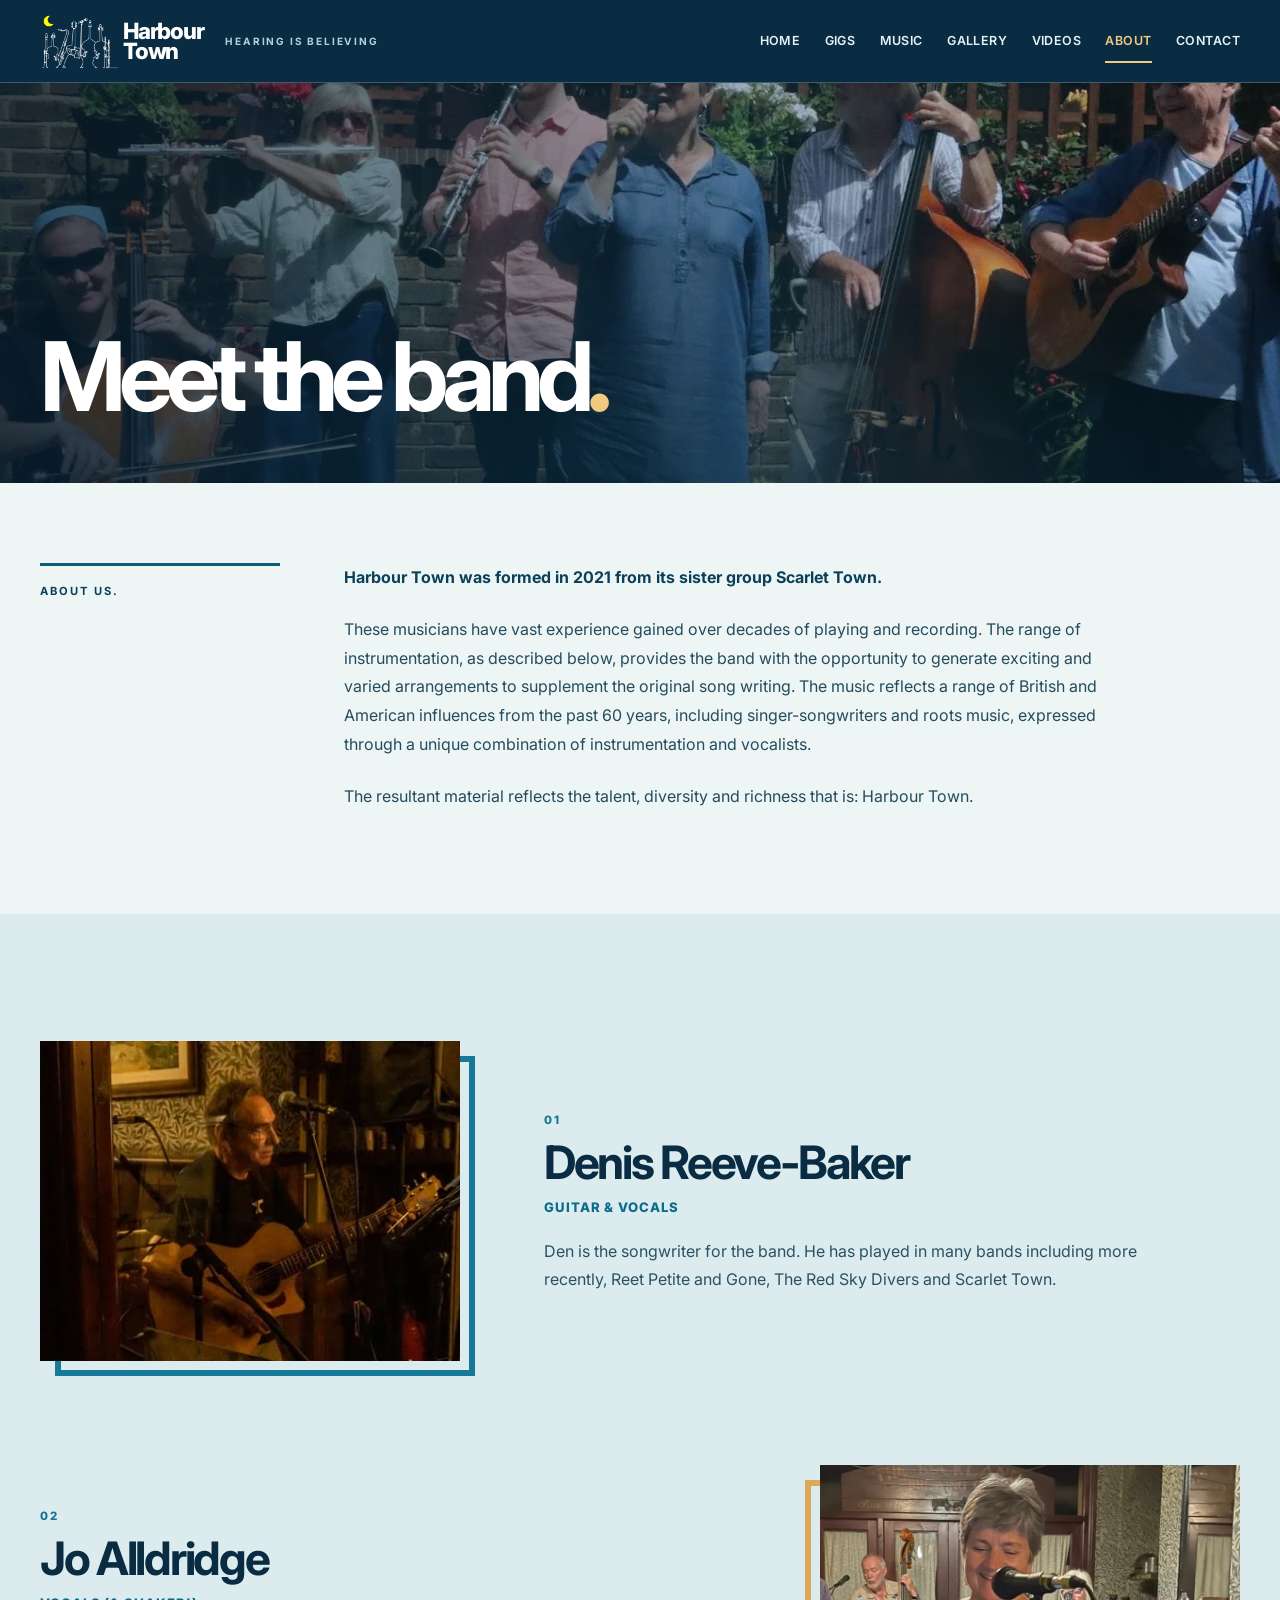
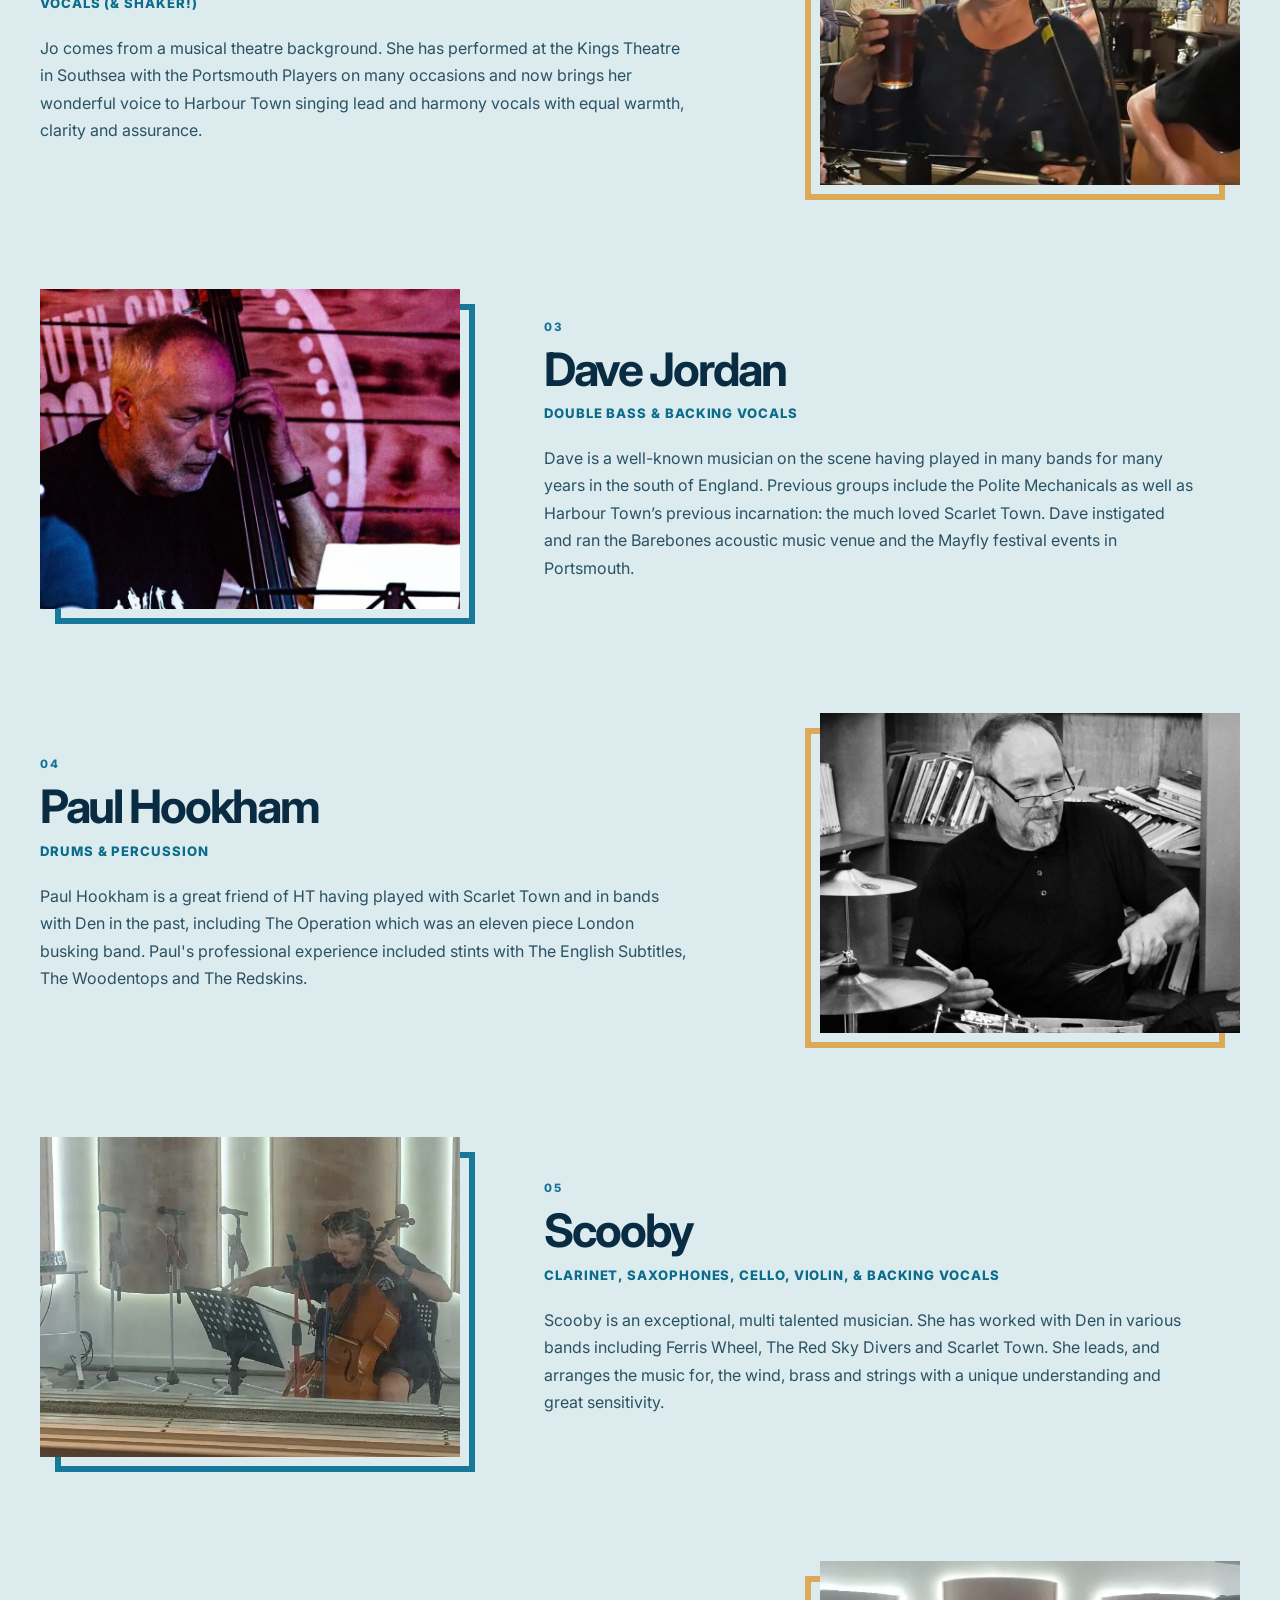
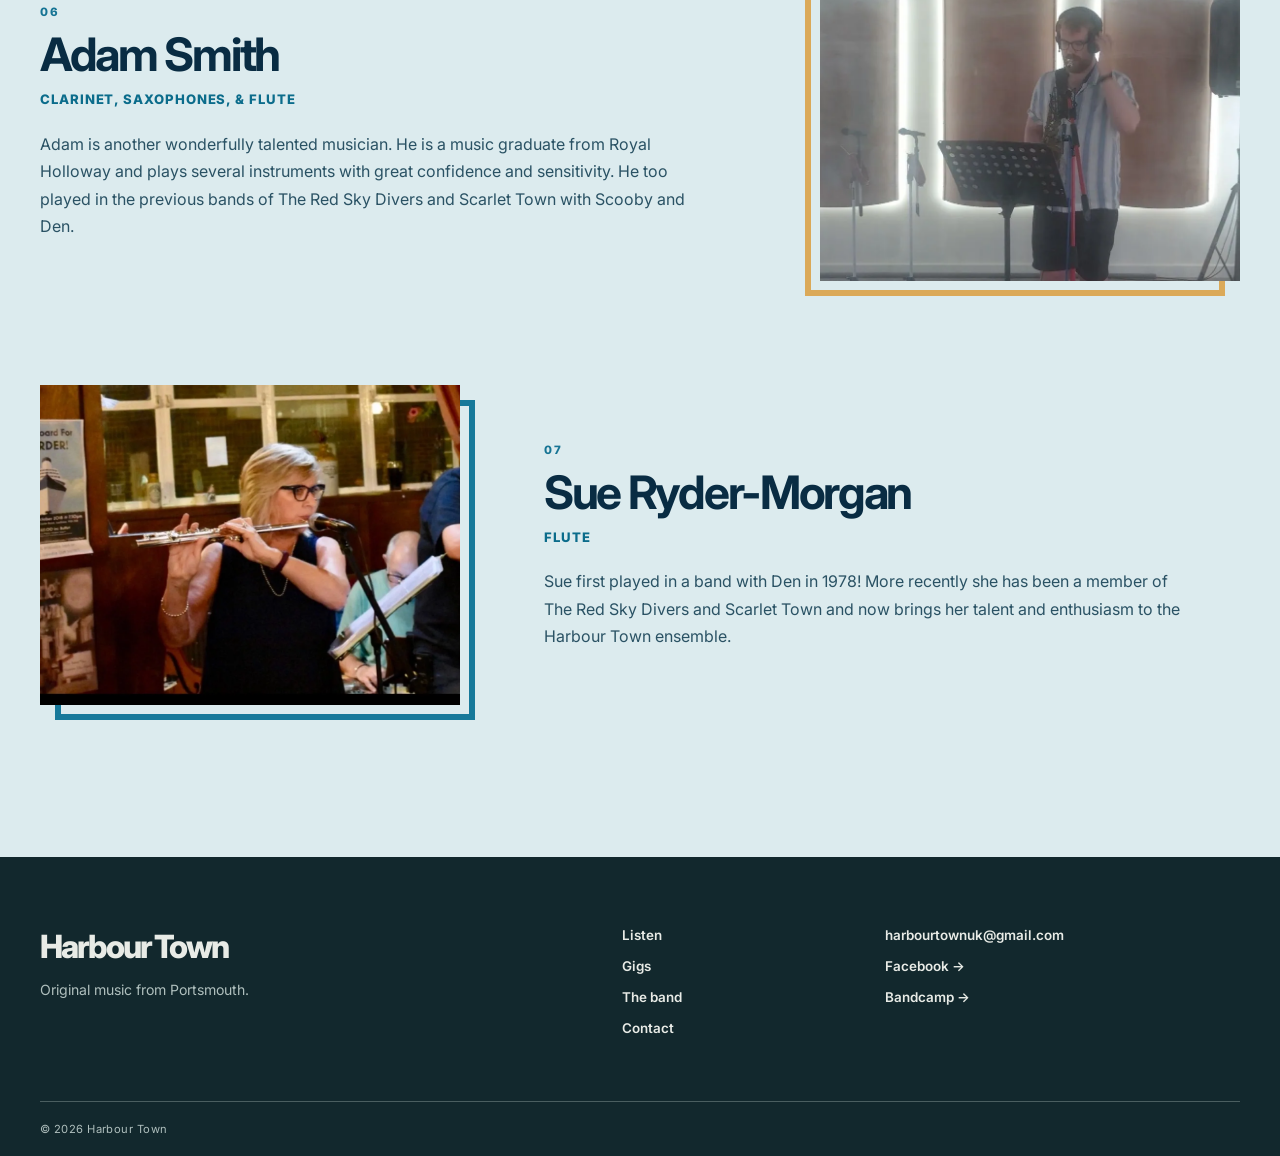
==== commit 84d72907: "Add HT favicon to all pages" ====
--- a/about.html
+++ b/about.html
@@ -6,6 +6,7 @@
 <title>About the band | Harbour Town, Portsmouth</title>
 <meta name="description" content="Meet the band., a seven-piece Portsmouth band formed from Scarlet Town. Read about the musicians and their original folk and roots music.">
 <meta name="theme-color" content="#092c43">
+<link rel="icon" type="image/png" sizes="64x64" href="assets/favicon.png?v=1">
 <link rel="preconnect" href="https://fonts.googleapis.com">
 <link rel="preconnect" href="https://fonts.gstatic.com" crossorigin>
 <link href="https://fonts.googleapis.com/css2?family=Inter:wght@400;500;600;700;800&display=swap" rel="stylesheet">
--- a/assets/styles.css
+++ b/assets/styles.css
@@ -3,7 +3,7 @@
 html{scroll-behavior:smooth}
 body{margin:0;background:var(--paper);color:var(--ink);font-family:Inter,Arial,sans-serif;-webkit-font-smoothing:antialiased}
 img{display:block;max-width:100%;width:100%}a{color:inherit;text-decoration:none}button{font:inherit}p{line-height:1.72}h1,h2,h3,p,figure{margin-top:0}h1,h2,h3{letter-spacing:-.05em;line-height:1.08}h1{font-size:clamp(3.5rem,8vw,8rem)}h2{font-size:clamp(2.5rem,5.2vw,5rem)}h3{font-size:1.5rem}a:focus-visible,button:focus-visible{outline:3px solid var(--gold);outline-offset:4px}.wrap{width:min(var(--max),calc(100% - 80px));margin-inline:auto}.skip-link{position:absolute;z-index:30;top:-100px;left:20px;padding:12px;background:var(--ink);color:white}.skip-link:focus{top:12px}
-.site-header{position:relative;z-index:10;background:var(--paper);border-bottom:1px solid var(--line)}.header-inner{min-height:96px;display:flex;justify-content:space-between;align-items:center;gap:32px}.wordmark{display:flex;align-items:end;gap:17px;flex:none}.wordmark>span{font-size:1.5rem;font-weight:800;letter-spacing:-.075em;line-height:.82}.wordmark small{font-size:.61rem;letter-spacing:.17em;font-weight:700;white-space:nowrap;color:var(--sea);padding-bottom:2px}.site-nav{display:flex;align-items:center;gap:clamp(13px,2.1vw,30px)}.site-nav a{font-size:.84rem;font-weight:600;white-space:nowrap;padding:13px 0;border-bottom:2px solid transparent}.site-nav a:hover,.site-nav a[aria-current="page"]{color:var(--sea);border-bottom-color:var(--sea)}.menu-button{display:none}
+.site-header{position:relative;z-index:10;background:var(--paper);border-bottom:1px solid var(--line)}.header-inner{min-height:96px;display:flex;justify-content:space-between;align-items:center;gap:32px}.wordmark{display:flex;align-items:end;gap:5px;flex:none}.wordmark>span{font-size:1.5rem;font-weight:800;letter-spacing:-.075em;line-height:.82}.wordmark small{font-size:.61rem;letter-spacing:.17em;font-weight:700;white-space:nowrap;color:var(--sea);padding-bottom:2px}.site-nav{display:flex;align-items:center;gap:clamp(13px,2.1vw,30px)}.site-nav a{font-size:.84rem;font-weight:600;white-space:nowrap;padding:13px 0;border-bottom:2px solid transparent}.site-nav a:hover,.site-nav a[aria-current="page"]{color:var(--sea);border-bottom-color:var(--sea)}.menu-button{display:none}
 .eyebrow{text-transform:uppercase;letter-spacing:.18em;font-weight:700;font-size:.7rem;line-height:1.4;color:var(--sea);margin-bottom:22px}.home-hero{padding:64px 0 76px}.hero-grid{display:grid;grid-template-columns:.88fr 1.12fr;gap:clamp(36px,6vw,90px);align-items:center}.hero-text{padding:36px 0 52px}.hero-text h1{margin-bottom:25px;letter-spacing:-.075em;line-height:.92}.period{color:var(--gold)}.hero-lede{font-size:clamp(1.4rem,2.25vw,2rem);font-weight:600;letter-spacing:-.04em;margin-bottom:10px}.hero-description{max-width:420px;font-size:1.06rem;color:var(--muted);margin-bottom:30px}.actions{display:flex;align-items:center;flex-wrap:wrap;gap:18px 27px;margin-top:30px}.button{display:inline-flex;align-items:center;justify-content:space-between;gap:22px;min-height:51px;padding:14px 20px;font-size:.85rem;font-weight:700;line-height:1.2;transition:background .2s,color .2s,transform .2s}.button:hover{transform:translateY(-2px)}.button-dark{background:var(--ink);color:#fff}.button-dark:hover{background:var(--sea)}.button-light{background:var(--paper);color:var(--ink)}.button-light:hover{background:#fff}.text-link{font-weight:700;font-size:.85rem;border-bottom:1px solid currentColor;padding:8px 0}.text-link:hover{color:var(--sea)}.hero-photo{position:relative;margin:0}.hero-photo img{height:clamp(440px,46vw,630px);object-fit:cover;object-position:48% center;filter:grayscale(100%)}.hero-photo::after{content:"";position:absolute;top:-16px;right:-16px;width:34%;height:27%;border-top:1px solid var(--gold);border-right:1px solid var(--gold);pointer-events:none}.hero-photo figcaption,.band-photo figcaption,.gallery-item figcaption{display:flex;justify-content:space-between;gap:12px;padding-top:13px;font-size:.7rem;font-weight:600;letter-spacing:.05em;color:var(--muted)}.tide-line{display:flex;justify-content:space-between;border-top:1px solid var(--line);padding:18px 0;color:var(--sea);font-size:.67rem;font-weight:700;letter-spacing:.17em}.section{padding:110px 0}.split-section{display:grid;grid-template-columns:.98fr 1fr;align-items:center;gap:clamp(50px,9vw,145px)}.section-copy{max-width:540px}.section-copy h2{margin-bottom:24px}.section-copy p:not(.eyebrow),.about-story p:not(.eyebrow),.gig-feature p:not(.eyebrow),.contact-grid p{font-size:1rem;color:var(--muted)}.section-copy .section-lede{font-size:1.25rem!important;font-weight:600;color:var(--ink)!important;letter-spacing:-.025em}.album-feature{background:#eeeae0}.section-media{display:flex;justify-content:center}.player-shell{width:min(100%,420px);min-height:480px;border:1px solid #d8d8d0;background:var(--paper);padding:14px;box-shadow:12px 12px 0 #ddd8cc}.player-shell iframe{display:block;border:0;width:100%;height:450px}.band-feature{background:var(--white)}.band-grid{display:grid;grid-template-columns:1.07fr .93fr;align-items:center;gap:clamp(45px,8vw,130px)}.band-photo{margin:0}.band-photo img{height:510px;object-fit:cover;object-position:38% center;filter:grayscale(100%)}.band-feature .text-link{display:inline-block;margin-top:15px}.gig-feature{background:var(--ink);color:var(--paper)}.gigs-split{display:grid;grid-template-columns:1fr .65fr;gap:12%;align-items:center}.gig-feature .eyebrow{color:#b8c6c1}.gig-feature h2{margin-bottom:22px}.gig-feature p:not(.eyebrow){color:#ced6d4;max-width:560px}.light-link:hover{color:#e6c799}.gigs-preview{border-top:1px solid #889995;border-bottom:1px solid #889995;padding:27px 0 30px}.preview-label{display:block;font-size:.7rem;text-transform:uppercase;letter-spacing:.18em;color:#bbcbc7;font-weight:700;margin-bottom:25px}.gigs-preview .preview-empty{font-size:clamp(1.3rem,2.2vw,2rem);font-weight:600;color:var(--paper)!important;line-height:1.3;letter-spacing:-.04em;margin:0}.preview-gig{display:flex;gap:22px;align-items:start}.preview-gig time{font-size:1.5rem;font-weight:700;white-space:nowrap}.preview-gig strong{font-size:1.4rem;letter-spacing:-.04em}.preview-gig span{display:block;color:#ced6d4;margin-top:8px}.home-contact{padding:85px 0}.contact-banner{border-top:1px solid var(--line);display:flex;justify-content:space-between;align-items:center;gap:35px;padding-top:75px}.contact-banner h2{font-size:clamp(2.2rem,4.5vw,4rem);margin-bottom:10px}.contact-banner p:last-child{color:var(--muted);margin:0}
 .page-intro{padding:100px 0 90px;border-bottom:1px solid var(--line)}.page-intro h1{font-size:clamp(3.2rem,7vw,7rem);margin-bottom:25px;max-width:900px}.intro-copy{font-size:clamp(1.1rem,1.7vw,1.45rem);letter-spacing:-.022em;line-height:1.55;max-width:750px;color:var(--muted);margin:0}.page-section{padding-top:88px;padding-bottom:105px}.music-layout{align-items:start}.paper-section{background:#eeeae0}.other-records h2{margin-bottom:55px}.record-list{border-top:1px solid var(--ink)}.record-list a{display:flex;justify-content:space-between;gap:20px;align-items:center;padding:24px 0;border-bottom:1px solid var(--line);font-size:1.35rem;font-weight:650;letter-spacing:-.035em}.record-list a:hover{color:var(--sea)}.record-list a>span:last-child{font-size:.85rem;letter-spacing:0}.record-list small{font-size:.7rem;color:var(--muted);letter-spacing:0;font-weight:500;margin-left:16px}.gigs-page-grid{display:grid;grid-template-columns:1.45fr .7fr;gap:12%}.gigs-page-grid h2{font-size:clamp(2.1rem,3.5vw,3.4rem);margin-bottom:40px}.gig-list{border-top:1px solid var(--ink)}.no-gigs{max-width:550px;color:var(--muted);padding:27px 0}.gig-row{display:grid;grid-template-columns:150px 1fr auto;gap:18px;align-items:center;padding:28px 0;border-bottom:1px solid var(--line)}.gig-row time{font-weight:700}.gig-row h3{font-size:1.2rem;margin-bottom:5px}.gig-row p{color:var(--muted);margin:0}.gig-row a{font-weight:700;font-size:.85rem;border-bottom:1px solid currentColor}.aside-note{background:#e9e6dc;padding:34px;align-self:start}.aside-note h3{font-size:1.8rem}.aside-note p{color:var(--muted)}.aside-small{font-size:.8rem;margin:28px 0 0}.aside-small a,.inline-link{border-bottom:1px solid currentColor;font-weight:700}.about-story{display:grid;grid-template-columns:.8fr 1.2fr;gap:12%;max-width:1200px}.about-story h2{font-size:clamp(2.5rem,4vw,4rem)}.about-story p:not(.eyebrow){max-width:700px}.wide-photo img{max-height:520px;object-fit:cover;object-position:center 45%;filter:grayscale(100%)}.section-heading{margin-bottom:50px}.members{display:grid;grid-template-columns:repeat(2,1fr);column-gap:10%;border-top:1px solid var(--ink)}.member{padding:28px 0 35px;border-bottom:1px solid var(--line)}.member h3{margin-bottom:5px}.member .member-role{color:var(--sea);font-size:.77rem;text-transform:uppercase;font-weight:700;letter-spacing:.08em;margin-bottom:16px}.member p:last-child{color:var(--muted);margin-bottom:0;font-size:.92rem}.gallery-grid{display:grid;grid-template-columns:repeat(2,1fr);gap:40px 24px}.gallery-item{margin:0}.gallery-wide{grid-column:1/-1}.gallery-item img{aspect-ratio:1.35;object-fit:cover;filter:grayscale(100%)}.gallery-wide img{aspect-ratio:2.2}.video-grid{display:grid;grid-template-columns:repeat(2,1fr);gap:70px 32px}.video-frame{aspect-ratio:16/9;background:var(--ink)}.video-frame iframe{border:0;width:100%;height:100%}.video-item h2{font-size:1.65rem;margin:20px 0 8px}.video-item p{color:var(--muted);margin:0}.contact-grid{display:grid;grid-template-columns:1fr 1fr;gap:12%}.contact-grid h2{font-size:clamp(2.3rem,4vw,4rem)}.contact-grid>div>p{max-width:450px}.contact-methods{border-top:1px solid var(--ink)}.contact-methods>div{padding:25px 0;border-bottom:1px solid var(--line)}.contact-methods span{display:block;color:var(--sea);font-size:.7rem;font-weight:700;text-transform:uppercase;letter-spacing:.16em;margin-bottom:10px}.contact-methods a{font-size:clamp(1rem,1.75vw,1.35rem);font-weight:650;word-break:break-word}.contact-methods a:hover{color:var(--sea)}
 .site-footer{background:#12282d;color:#e8ebe6;padding:70px 0 20px}.footer-grid{display:grid;grid-template-columns:1.5fr .6fr 1fr;gap:50px}.footer-name{font-size:2rem;font-weight:800;letter-spacing:-.065em}.site-footer p{font-size:.88rem;color:#afbfbd;margin-top:12px}.footer-nav,.footer-contact{display:flex;flex-direction:column;align-items:start;gap:15px;font-size:.84rem;font-weight:600}.site-footer a:hover{color:#e5c395}.footer-bottom{border-top:1px solid #4a5e60;margin-top:65px;padding-top:20px;display:flex;justify-content:space-between;font-size:.7rem;letter-spacing:.04em;color:#afbfbd}
@@ -15,7 +15,7 @@
 /* Southsea edition: blue ink, live photography and the album's pier artwork. */
 :root{--paper:#eaf3f3;--white:#f8fbf8;--ink:#092c43;--muted:#355669;--sea:#167494;--line:#b0ccd1;--sand:#d7e8e7;--gold:#f1c980}
 body{background:var(--paper)}
-.site-header{background:#092c43;color:#fff;border-bottom:1px solid #ffffff37}.header-inner{min-height:82px;gap:22px}.wordmark{align-items:center;gap:12px}.wordmark img{width:78px;height:68px;object-fit:contain;display:block}.wordmark>span{font-size:1.4rem;letter-spacing:-.055em;line-height:.9}.header-location{color:#aad5df;font-size:.63rem;letter-spacing:.18em;font-weight:700;white-space:nowrap;margin-right:auto}.site-nav{gap:clamp(13px,1.9vw,27px)}.site-nav a{color:#e3f3f5;font-size:.78rem;letter-spacing:.035em;text-transform:uppercase}.site-nav a:hover,.site-nav a[aria-current="page"]{color:var(--gold);border-color:var(--gold)}
+.site-header{background:#092c43;color:#fff;border-bottom:1px solid #ffffff37}.header-inner{min-height:82px;gap:22px}.wordmark{align-items:center;gap:5px}.wordmark img{width:78px;height:68px;object-fit:contain;display:block}.wordmark>span{font-size:1.4rem;letter-spacing:-.055em;line-height:.9}.header-location{color:#aad5df;font-size:.63rem;letter-spacing:.18em;font-weight:700;white-space:nowrap;margin-right:auto}.site-nav{gap:clamp(13px,1.9vw,27px)}.site-nav a{color:#e3f3f5;font-size:.78rem;letter-spacing:.035em;text-transform:uppercase}.site-nav a:hover,.site-nav a[aria-current="page"]{color:var(--gold);border-color:var(--gold)}
 /* .hero-actions .button-cream{background:#167494;color:#fff}
 .hero-actions .button-cream:hover{background:#34aad2;color:#fff}*/
 .gig-ribbon{background:#f1c980;color:#092c43}.ribbon-inner{min-height:90px;display:grid;grid-template-columns:1fr 1.9fr auto;align-items:center;gap:24px}.ribbon-heading{display:grid;grid-template-columns:36px 1fr;column-gap:9px;align-items:center;line-height:1.1;font-size:.86rem;font-weight:800;letter-spacing:-.025em}.ribbon-heading small{grid-column:2;font-size:.54rem;letter-spacing:.1em;font-weight:700;margin-top:5px}.ribbon-asterisk{grid-row:1/3;font-size:2.2rem;font-weight:400;line-height:1}.ribbon-dates{display:grid;grid-template-columns:1fr 1fr;gap:0;border-left:1px solid #0d4b6655}.ribbon-gig{display:flex;gap:13px;align-items:center;padding:10px 16px;border-right:1px solid #0d4b6655}.ribbon-gig time{font-size:1.5rem;line-height:.95;letter-spacing:-.065em;font-weight:800;white-space:nowrap}.ribbon-gig time span{display:block;font-size:.57rem;text-transform:uppercase;letter-spacing:.12em;font-weight:700;margin-top:4px}.ribbon-gig strong{display:block;font-size:.82rem;letter-spacing:-.03em;line-height:1.2}.ribbon-gig small{display:block;font-size:.64rem;font-weight:600;margin-top:3px}.ribbon-all{font-size:.7rem;font-weight:800;letter-spacing:.05em;white-space:nowrap;border-bottom:2px solid currentColor;padding:5px 0}.ribbon-all:hover{color:#126380}
@@ -23,7 +23,7 @@
 .record-feature{background:#d9edf0;position:relative;overflow:hidden}.record-feature::before{content:"";position:absolute;right:-4%;top:-200px;width:380px;height:380px;border:45px solid #b8dbe1;border-radius:50%;opacity:.55}.record-grid{position:relative;display:grid;grid-template-columns:.9fr 1.1fr;gap:9%;align-items:start}.record-copy{padding-top:35px}.record-copy h2{font-size:clamp(3.3rem,6vw,7rem);line-height:.95;margin:0 0 20px}.record-copy h2 i,.about-home h2 i,.music-album h2 i{font-style:normal;color:#137497}.record-title{font-size:clamp(1.3rem,2.5vw,2rem)!important;font-weight:700;color:#0b3850!important;letter-spacing:-.05em}.record-copy>p:not(.eyebrow){max-width:450px;color:#355669;line-height:1.7}.cover-art{width:min(100%,390px);position:relative;margin:65px 0 0;box-shadow:18px 18px 0 #0b5e7c}.cover-art img{aspect-ratio:1;object-fit:cover}.cover-art figcaption{background:#0b5e7c;color:#fff;font-size:.63rem;letter-spacing:.04em;padding:8px 11px}.full-album{position:relative;background:#edf5f4;padding:24px;box-shadow:18px 18px 0 #0c5d7a;max-width:600px}.full-album iframe{display:block;width:100%;height:1140px;max-width:100%;border:0}.full-album>a{display:inline-block;color:#0c5d7a;font-weight:700;font-size:.78rem;border-bottom:1px solid currentColor;margin:20px 0 0}.album-side-label{position:absolute;left:-42px;top:28px;writing-mode:vertical-rl;transform:rotate(180deg);font-size:.67rem;font-weight:800;letter-spacing:.12em;color:#0c5d7a}.about-home{background:#f8fbf8}.about-home-grid{display:grid;grid-template-columns:1.1fr .9fr;gap:9%;align-items:center}.about-home-grid figure{margin:0}.about-home-grid img{height:520px;object-fit:cover}.about-home-grid figcaption{font-size:.62rem;letter-spacing:.09em;color:#436476;margin-top:14px;font-weight:700}.about-home-copy h2{font-size:clamp(3.6rem,6vw,7rem);margin:0 0 25px}.about-home-copy p:not(.eyebrow){max-width:480px;color:#355669}.sketch-link{display:inline-block;margin-top:20px;border-bottom:3px solid #167494;padding:8px 0;font-size:.85rem;font-weight:800;letter-spacing:.07em}.sketch-link:hover{color:#167494}.watch-home{background:#dcebee}.watch-grid{display:grid;grid-template-columns:.6fr 1.4fr;gap:9%;align-items:center}.watch-grid h2{font-size:clamp(3rem,5vw,5.5rem)}.watch-grid p:not(.eyebrow){color:#355669;max-width:300px}.watch-grid .video-frame{box-shadow:15px 15px 0 #11617e}.home-contact{background:#0b405a;color:#fff;padding:80px 0}.home-contact .contact-banner{border:0;padding:0}.home-contact .eyebrow{color:#f1c980}.home-contact .contact-banner p:last-child{color:#c6dce2}
 .page-intro{background:#d9edf0;border-bottom:3px solid #0c5d7a}.page-intro h1{color:#0b405a;letter-spacing:-.07em}.page-intro .eyebrow{color:#14718d}.page-intro::after{content:"";display:block;margin-top:55px;width:125px;height:7px;background:repeating-linear-gradient(90deg,#0c5d7a 0 21px,transparent 21px 28px)}.page-section,.paper-section{background:#f8fbf8}.paper-section{background:#dcebee}.music-album{background:#d9edf0}.music-album-grid{display:grid;grid-template-columns:.9fr 1.1fr;gap:9%;align-items:start}.music-album h2{font-size:clamp(3.6rem,7vw,7rem)}.music-album-copy>p:not(.eyebrow){max-width:480px;color:#355669}.music-cover{width:min(100%,490px);margin-bottom:35px;box-shadow:16px 16px 0 #0b5e7c}.music-album .full-album{margin-top:25px}.music-album .art-credit{font-size:.7rem;margin-top:25px}.demo-notice{background:#f1c980;color:#092c43;font-weight:800;font-size:.7rem;letter-spacing:.07em;padding:14px 17px;max-width:630px;margin-bottom:30px}.gig-row.is-demo{background:#edf5f4;padding:25px 18px;margin-bottom:8px;border-left:4px solid #e3ac5d}.gig-row .demo-tag{display:block;font-size:.64rem;text-transform:uppercase;letter-spacing:.07em;font-weight:800;color:#a2621a;margin-top:6px}.gallery-item img{filter:none}.gallery-wide img{aspect-ratio:2.2;object-position:center 40%}.aside-note{background:#dcebee}
 @media(max-width:1100px){.header-location{display:none}.ribbon-inner{grid-template-columns:1fr 1.7fr auto;gap:12px}.ribbon-gig{padding-inline:12px}.hero-stage h1{font-size:clamp(5rem,11vw,9rem)}}
-@media(max-width:760px){.site-header .menu-button{color:#fff}.site-nav{background:#092c43;color:#fff;border-color:#ffffff47}.site-nav a{color:#fff;border-color:#ffffff36}.header-inner{min-height:75px}.wordmark img{height:59px;width:68px}.wordmark>span{font-size:1rem}.ribbon-inner{grid-template-columns:1fr auto;padding:13px 0;gap:10px}.ribbon-heading{grid-column:1}.ribbon-dates{grid-column:1/-1;grid-row:2;border-left:0;border-top:1px solid #0d4b6655}.ribbon-gig:first-child{padding-left:0}.ribbon-all{grid-column:2;grid-row:1}.full-hero{height:670px;min-height:0}.hero-slide{object-position:56% center}.hero-topline{font-size:.57rem}.hero-topline span:last-child{display:none}.hero-stage{bottom:95px}.hero-stage h1{font-size:clamp(4.8rem,13.8vw,7.5rem)}.hero-bottom>span{max-width:60%;line-height:1.5}.seafront-mark .wrap{justify-content:flex-start;width:max-content;min-width:100%;gap:35px}.record-grid,.music-album-grid,.about-home-grid,.watch-grid{grid-template-columns:1fr;gap:60px}.record-copy{padding-top:0}.cover-art{margin-top:50px;width:min(80%,390px)}.full-album{margin-left:25px;width:calc(100% - 35px)}.about-home-grid figure{order:2}.about-home-grid img{height:440px}.watch-grid .video-frame{margin-right:15px}.music-cover{max-width:520px}.music-album .full-album{margin-top:0}}
+@media(max-width:760px){.site-header .menu-button{color:#fff}.site-nav{background:#092c43;color:#fff;border-color:#ffffff47}.site-nav a{color:#fff;border-color:#ffffff36}.header-inner{min-height:75px}.wordmark img{height:52px;width:66px}.wordmark>span{font-size:1.15rem}.ribbon-inner{grid-template-columns:1fr auto;padding:13px 0;gap:10px}.ribbon-heading{grid-column:1}.ribbon-dates{grid-column:1/-1;grid-row:2;border-left:0;border-top:1px solid #0d4b6655}.ribbon-gig:first-child{padding-left:0}.ribbon-all{grid-column:2;grid-row:1}.full-hero{height:670px;min-height:0}.hero-slide{object-position:56% center}.hero-topline{font-size:.57rem}.hero-topline span:last-child{display:none}.hero-stage{bottom:95px}.hero-stage h1{font-size:clamp(4.8rem,13.8vw,7.5rem)}.hero-bottom>span{max-width:60%;line-height:1.5}.seafront-mark .wrap{justify-content:flex-start;width:max-content;min-width:100%;gap:35px}.record-grid,.music-album-grid,.about-home-grid,.watch-grid{grid-template-columns:1fr;gap:60px}.record-copy{padding-top:0}.cover-art{margin-top:50px;width:min(80%,390px)}.full-album{margin-left:25px;width:calc(100% - 35px)}.about-home-grid figure{order:2}.about-home-grid img{height:440px}.watch-grid .video-frame{margin-right:15px}.music-cover{max-width:520px}.music-album .full-album{margin-top:0}}
 @media(max-width:480px){.ribbon-heading{font-size:.73rem}.ribbon-heading small{font-size:.47rem}.ribbon-asterisk{font-size:1.8rem}.ribbon-dates{gap:0}.ribbon-gig{padding:12px 8px 8px 0;gap:7px}.ribbon-gig time{font-size:1.18rem}.ribbon-gig strong{font-size:.69rem}.ribbon-gig small{font-size:.55rem}.ribbon-all{font-size:.61rem}.full-hero{height:590px}.hero-stage{bottom:92px}.hero-stage h1{font-size:clamp(3.45rem,15vw,5.5rem);margin-bottom:25px}.hero-overline{font-size:1.4rem}.hero-caption{font-size:.88rem;max-width:300px}.hero-actions .button{width:auto;font-size:.7rem;min-height:45px}.hero-simple-link{font-size:.7rem}.hero-bottom>span{font-size:.48rem}.record-feature::before{display:none}.record-copy h2{font-size:3.4rem}.cover-art{width:min(76%,340px);margin-bottom:20px}.full-album{padding:10px;box-shadow:8px 8px 0 #0c5d7a}.full-album iframe{height:1135px}.album-side-label{display:none}.about-home-grid img{height:300px}.seafront-mark .wrap{height:50px}}
 @media(prefers-reduced-motion:reduce){.hero-slide{transition:none}}
 
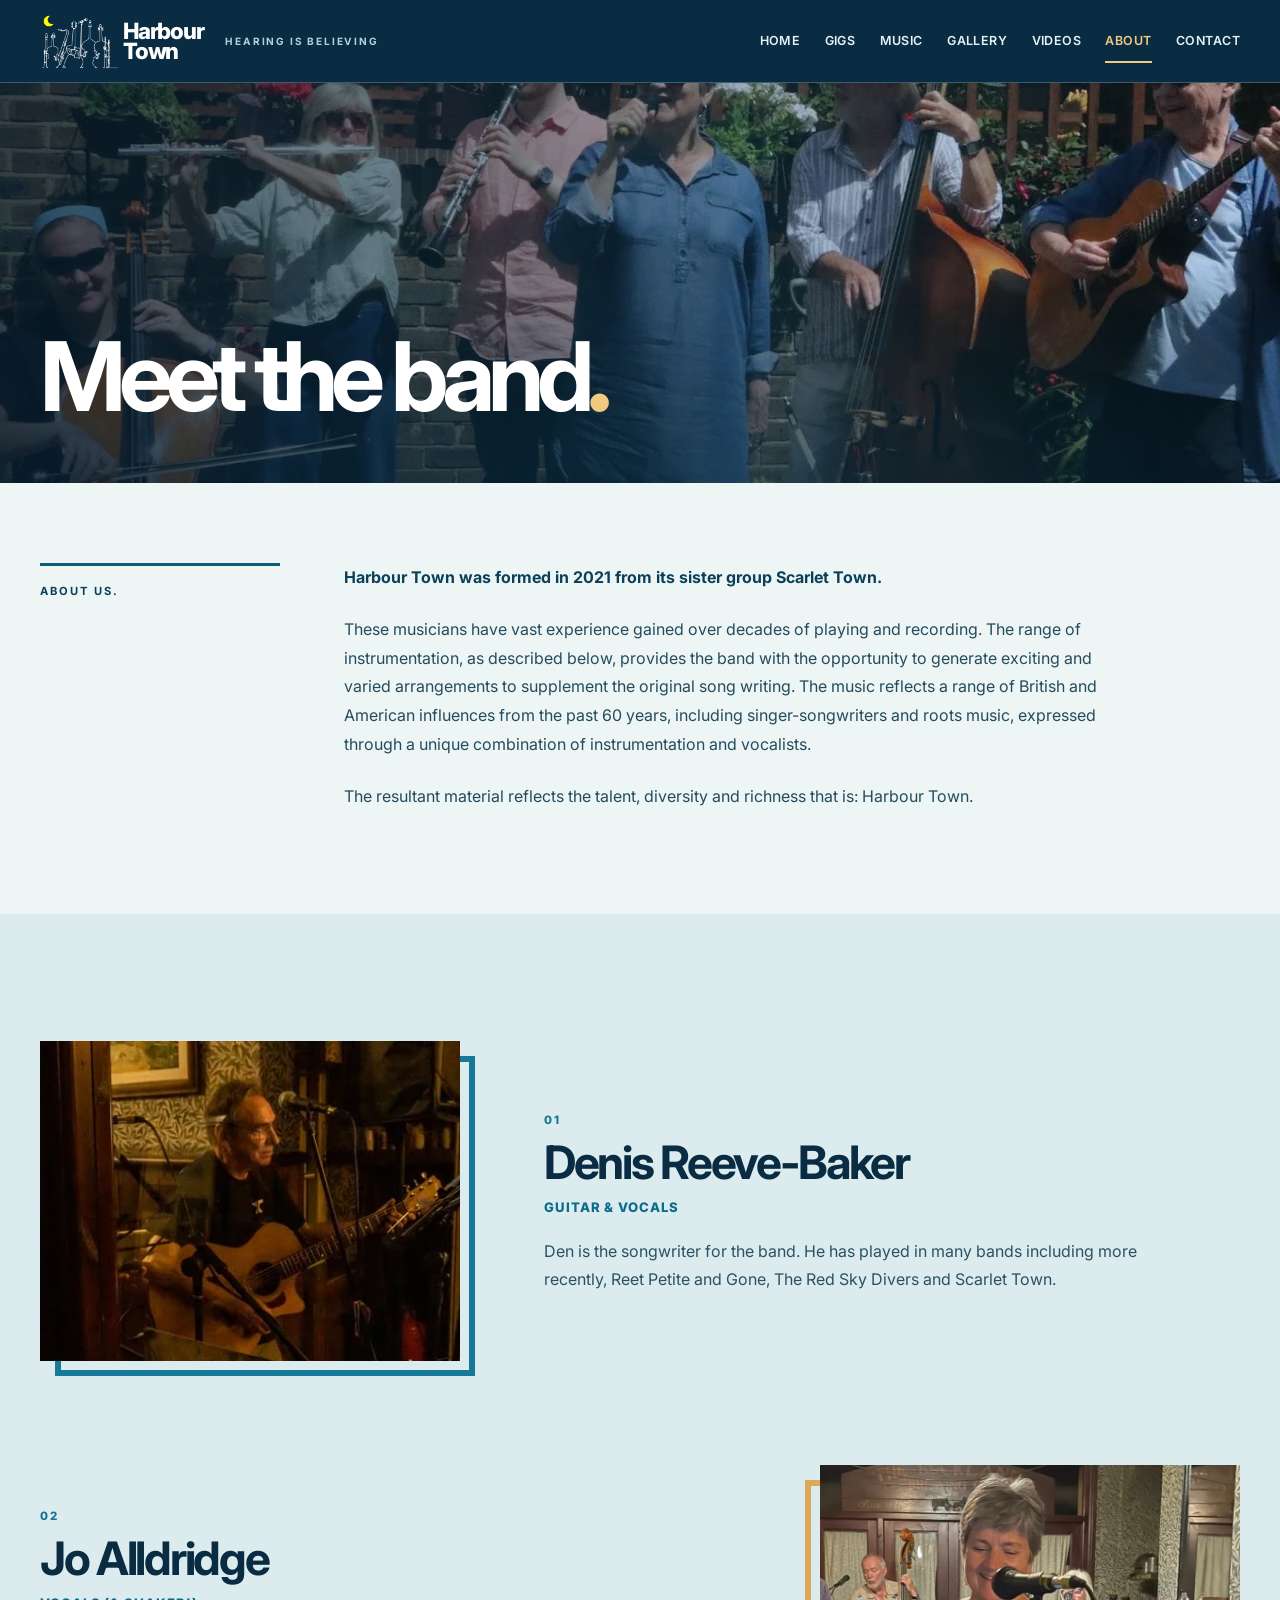
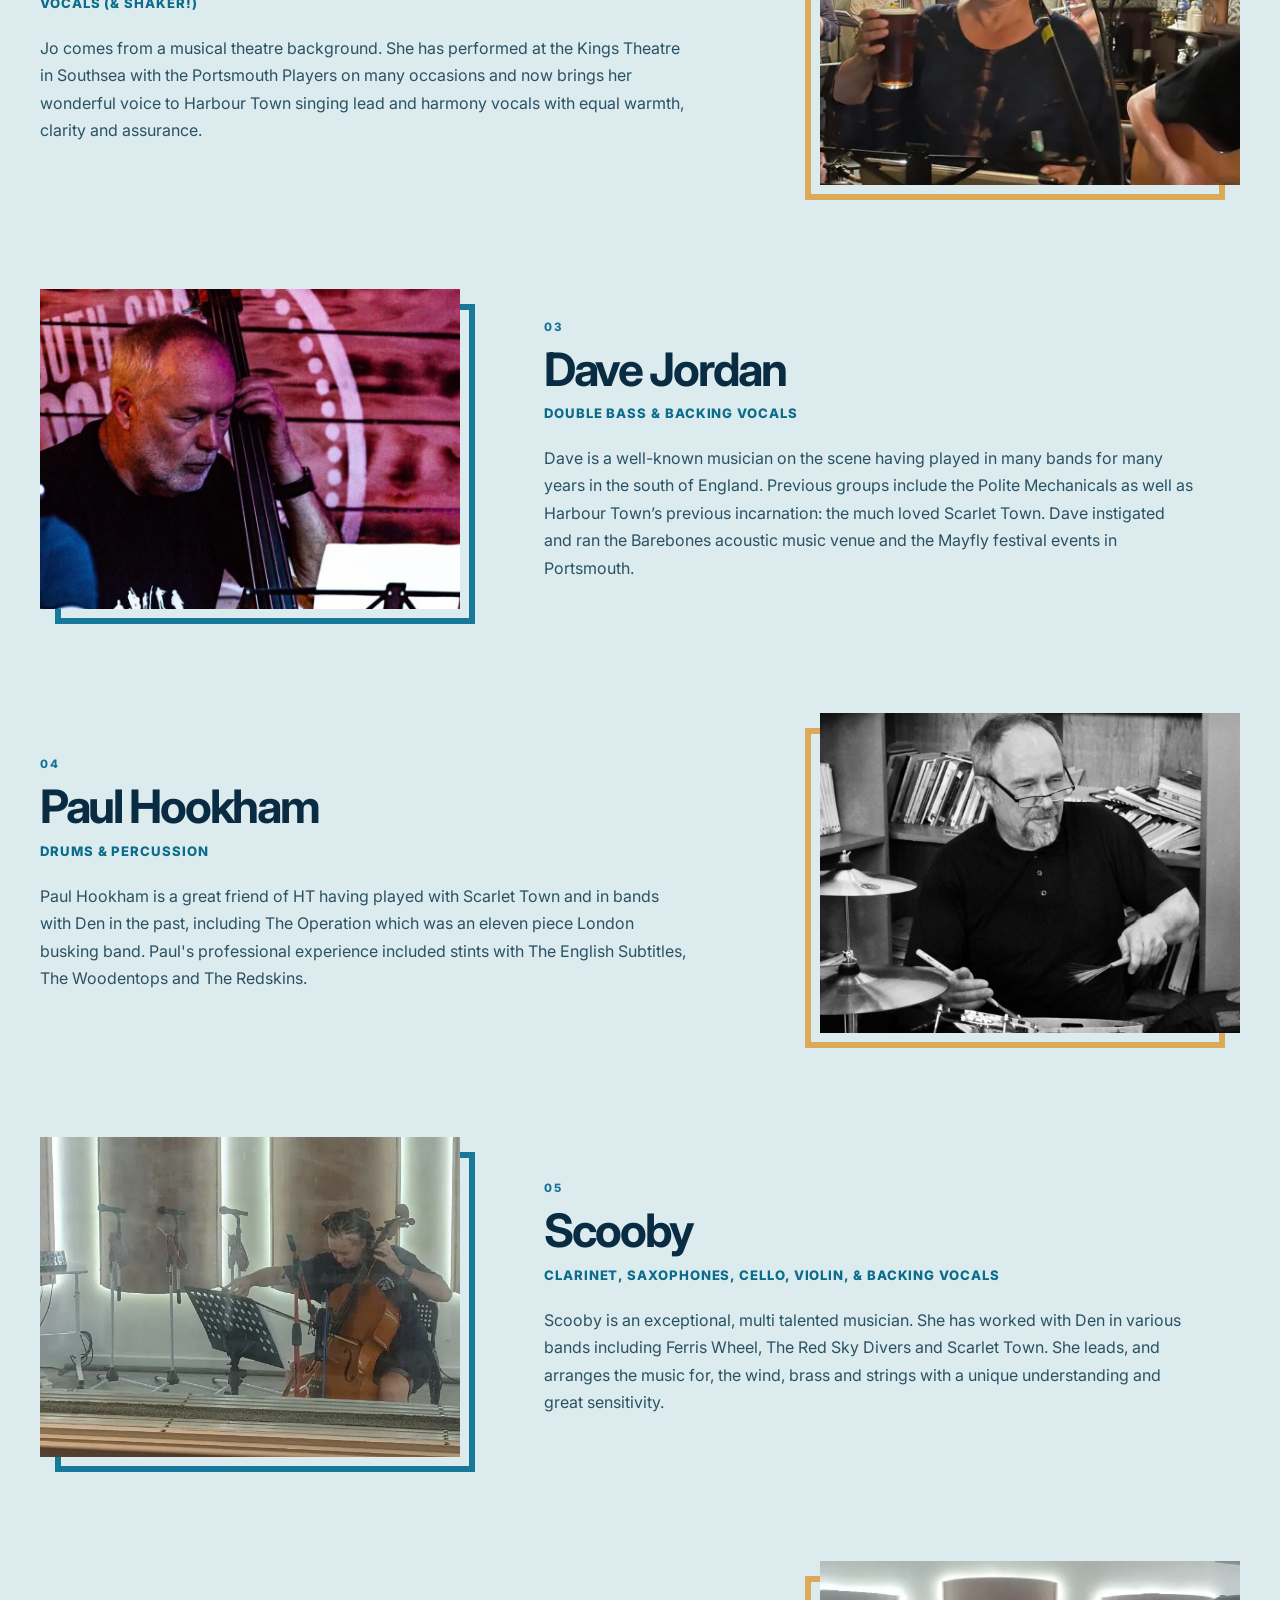
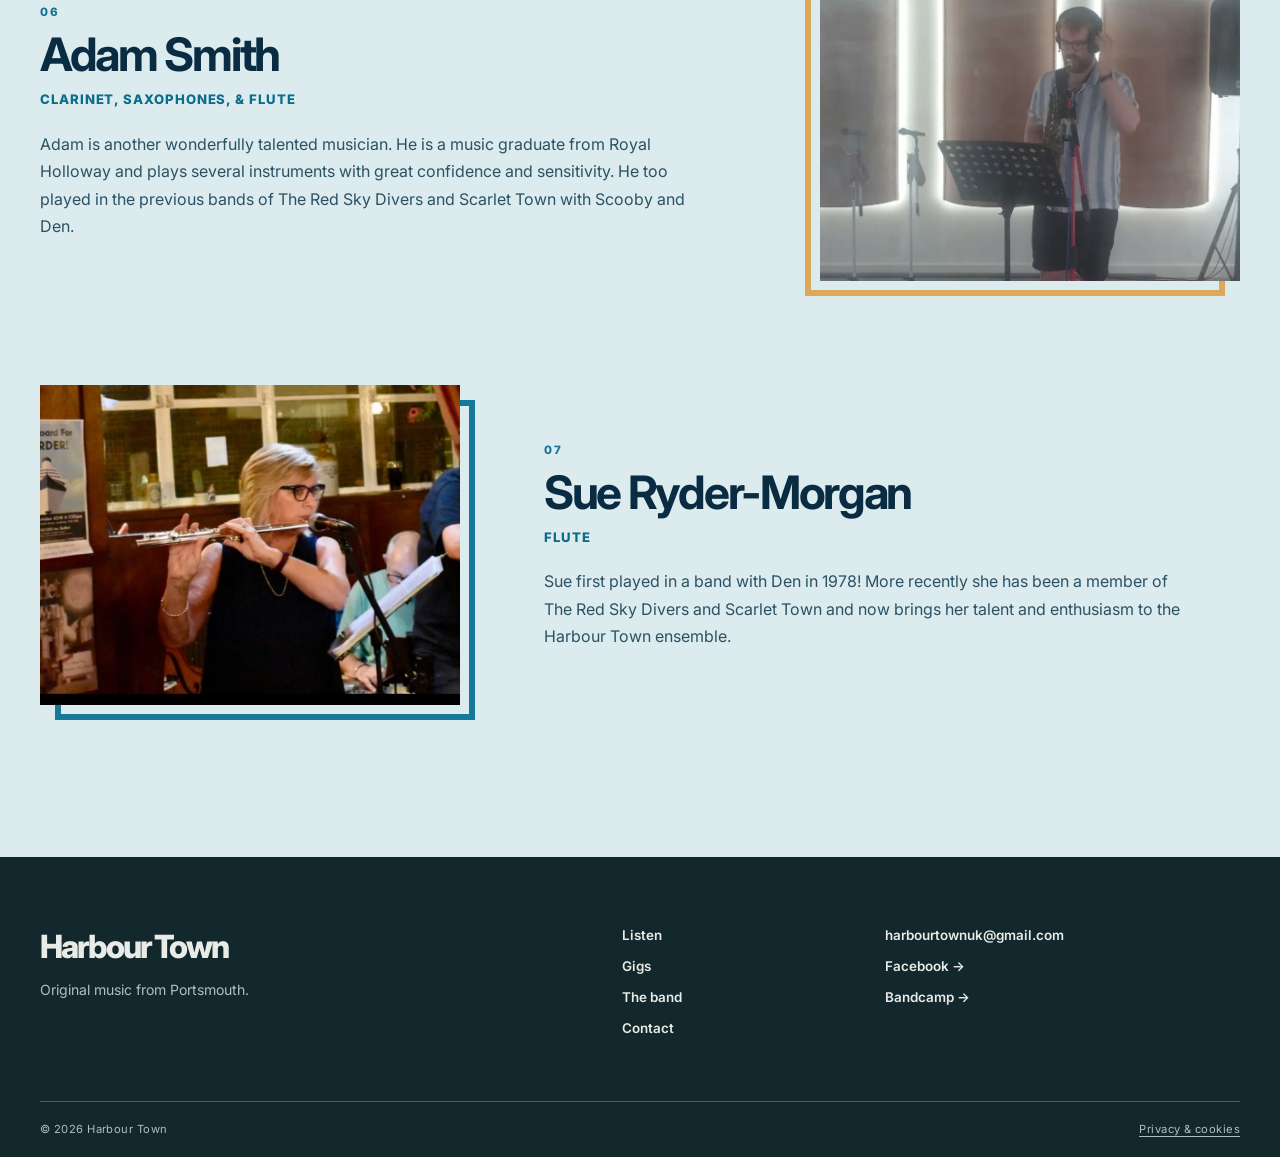
==== commit 5b9d3fc4: "Add privacy notice and opt-in media players" ====
--- a/about.html
+++ b/about.html
@@ -6,11 +6,11 @@
 <title>About the band | Harbour Town, Portsmouth</title>
 <meta name="description" content="Meet the band., a seven-piece Portsmouth band formed from Scarlet Town. Read about the musicians and their original folk and roots music.">
 <meta name="theme-color" content="#092c43">
-<link rel="icon" type="image/png" sizes="64x64" href="assets/favicon.png?v=1">
+<link rel="icon" type="image/png" sizes="100x100" href="assets/favicon.png?v=2">
 <link rel="preconnect" href="https://fonts.googleapis.com">
 <link rel="preconnect" href="https://fonts.gstatic.com" crossorigin>
 <link href="https://fonts.googleapis.com/css2?family=Inter:wght@400;500;600;700;800&display=swap" rel="stylesheet">
-<link rel="stylesheet" href="assets/styles.css?v=20260928-logo">
+<link rel="stylesheet" href="assets/styles.css?v=20260929-privacy">
 </head>
 <body>
 <a class="skip-link" href="#main">Skip to content</a>
@@ -25,7 +25,7 @@
 <div><a class="footer-name" href="index.html">Harbour Town</a><p>Original music from Portsmouth.</p></div>
 <div class="footer-nav"><a href="music.html">Listen</a><a href="gigs.html">Gigs</a><a href="about.html">The band</a><a href="contact.html">Contact</a></div>
 <div class="footer-contact"><a href="mailto:harbourtownuk@gmail.com">harbourtownuk@gmail.com</a><a href="https://www.facebook.com/harbourtownband1" target="_blank" rel="noopener noreferrer">Facebook →</a><a href="https://harbourtown.bandcamp.com/album/south-parade" target="_blank" rel="noopener noreferrer">Bandcamp →</a></div>
-</div><div class="wrap footer-bottom"><span>© <span id="year">2026</span> Harbour Town</span></div></footer>
+</div><div class="wrap footer-bottom"><span>© <span id="year">2026</span> Harbour Town</span><a href="privacy.html">Privacy &amp; cookies</a></div></footer>
 <script src="assets/gigs-data.js" defer></script>
 <script src="assets/site.js" defer></script>
 </body></html>
--- a/assets/styles.css
+++ b/assets/styles.css
@@ -279,3 +279,7 @@
 .manage-card-actions label{display:flex;gap:10px;align-items:center}.manage-card-actions input{width:20px;height:20px;accent-color:#147b9d}.manage-card-actions button{border:0;background:none;color:#a7352c;font:inherit;font-weight:700;cursor:pointer}
 @media(max-width:760px){.manage-fields{grid-template-columns:1fr 1fr}.manage-toolbar{display:block}.manage-toolbar .text-link{margin-bottom:20px}.manage-card-head{align-items:start}}
 @media(max-width:480px){.manage-fields{grid-template-columns:1fr}.manage-card-actions{align-items:start}}
+/* Privacy information and media loaded only after a visitor chooses it. */
+.privacy-hero{min-height:280px;background:#0b405a;color:#fff}.privacy-hero .subhero-copy{position:relative;bottom:auto;padding-block:95px 65px;transform:none;left:auto}.privacy-content{max-width:790px}.privacy-content h2{font-size:clamp(1.6rem,3vw,2.2rem);margin:40px 0 10px}.privacy-content p{line-height:1.7;color:var(--muted)}.privacy-content a,.embed-choice-note a{border-bottom:1px solid currentColor}.privacy-content code{font-size:.9em}.privacy-updated{font-size:.8rem;font-weight:700;letter-spacing:.05em;text-transform:uppercase}.footer-bottom a{border-bottom:1px solid currentColor}.footer-bottom a:hover{color:var(--gold)}
+.embed-choice{display:flex;flex-direction:column;justify-content:center;align-items:center;gap:18px;text-align:center;padding:35px 24px;min-height:100%;background:#0b405a;color:#fff}.embed-choice>p{max-width:440px;margin:0;line-height:1.5}.embed-choice .button{background:#f1c980;color:#092c43;cursor:pointer}.embed-choice .button:hover{background:#fff}.embed-choice-note{font-size:.75rem;color:#dcebee}.full-album .embed-choice{min-height:320px}.video-frame .embed-choice{height:100%;min-height:100%;font-size:.85rem}.video-frame .embed-choice .button{min-height:42px;font-size:.7rem}.video-frame iframe{display:block}
+@media(max-width:480px){.video-frame .embed-choice{gap:8px;padding:12px;font-size:.68rem}.video-frame .embed-choice .button{min-height:34px;padding:7px 10px;font-size:.62rem}.video-frame .embed-choice-note{display:none}.privacy-hero .subhero-copy{padding-block:75px 45px}}
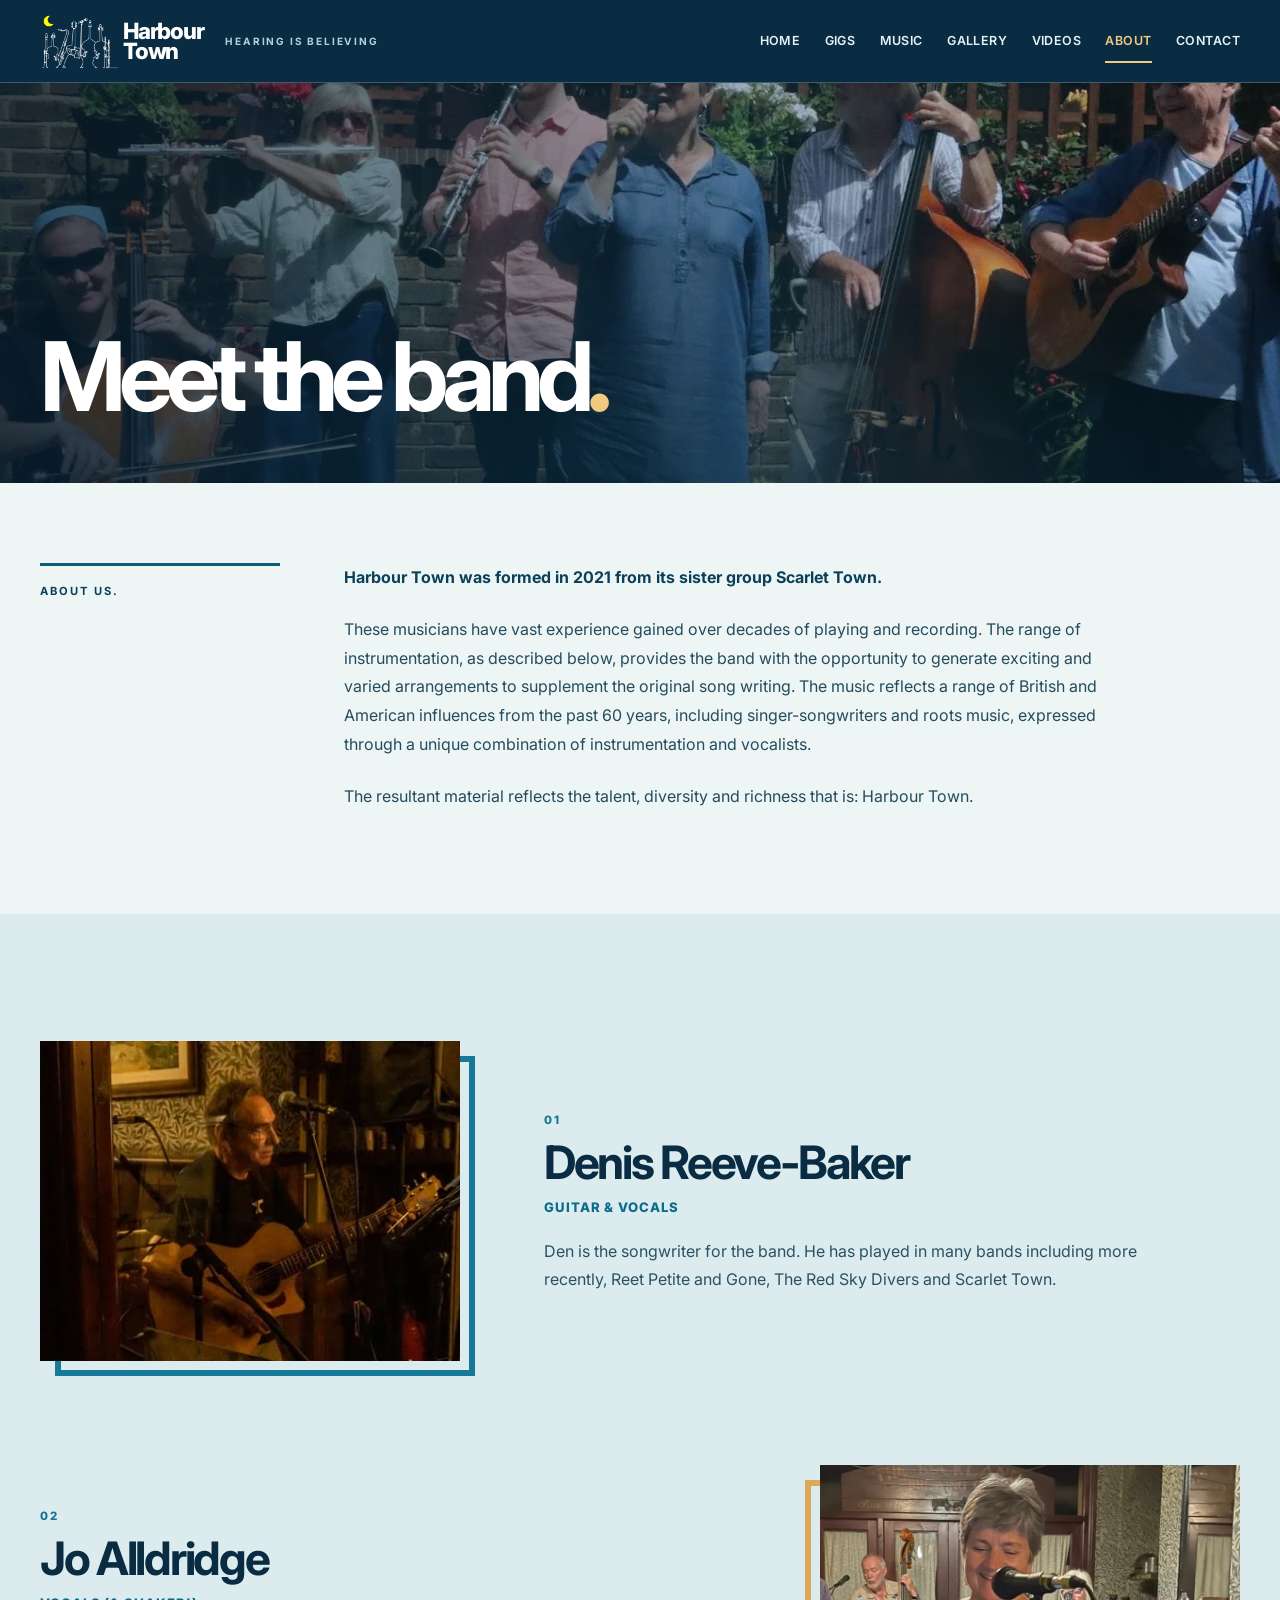
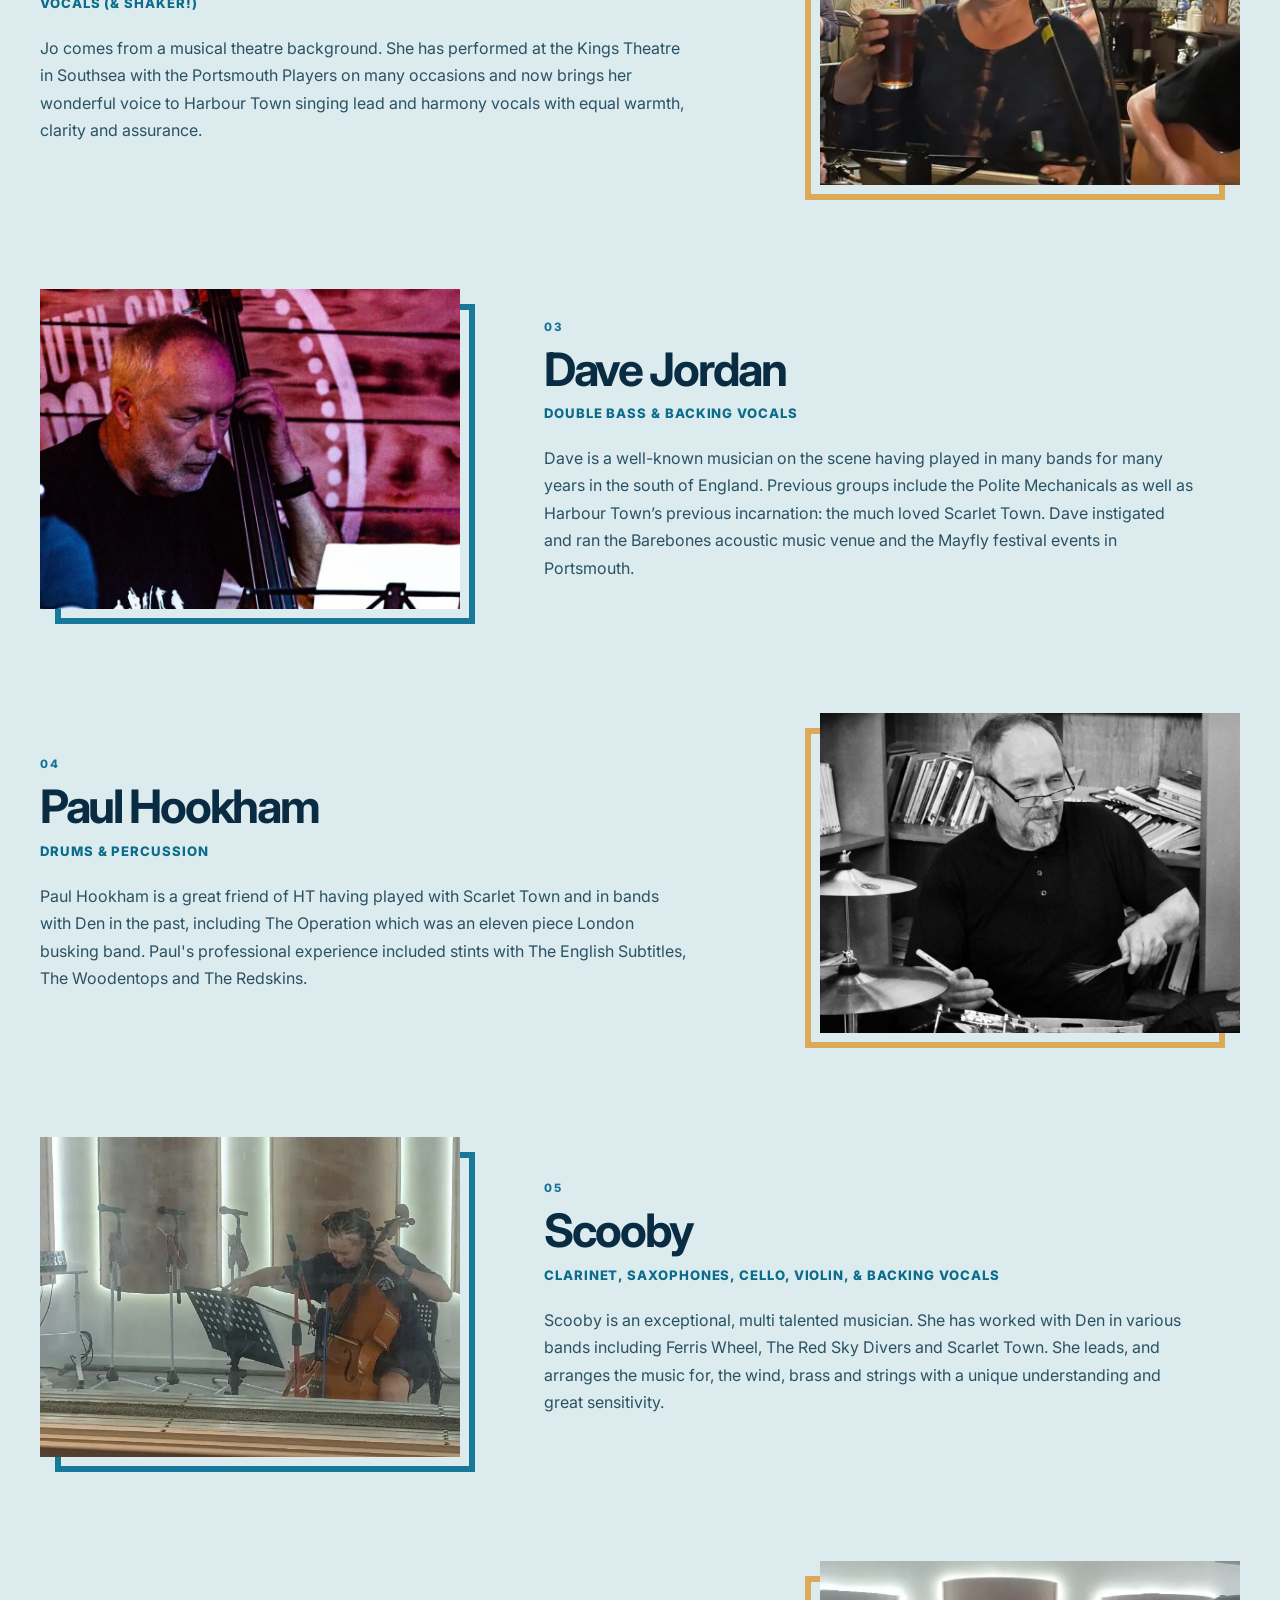
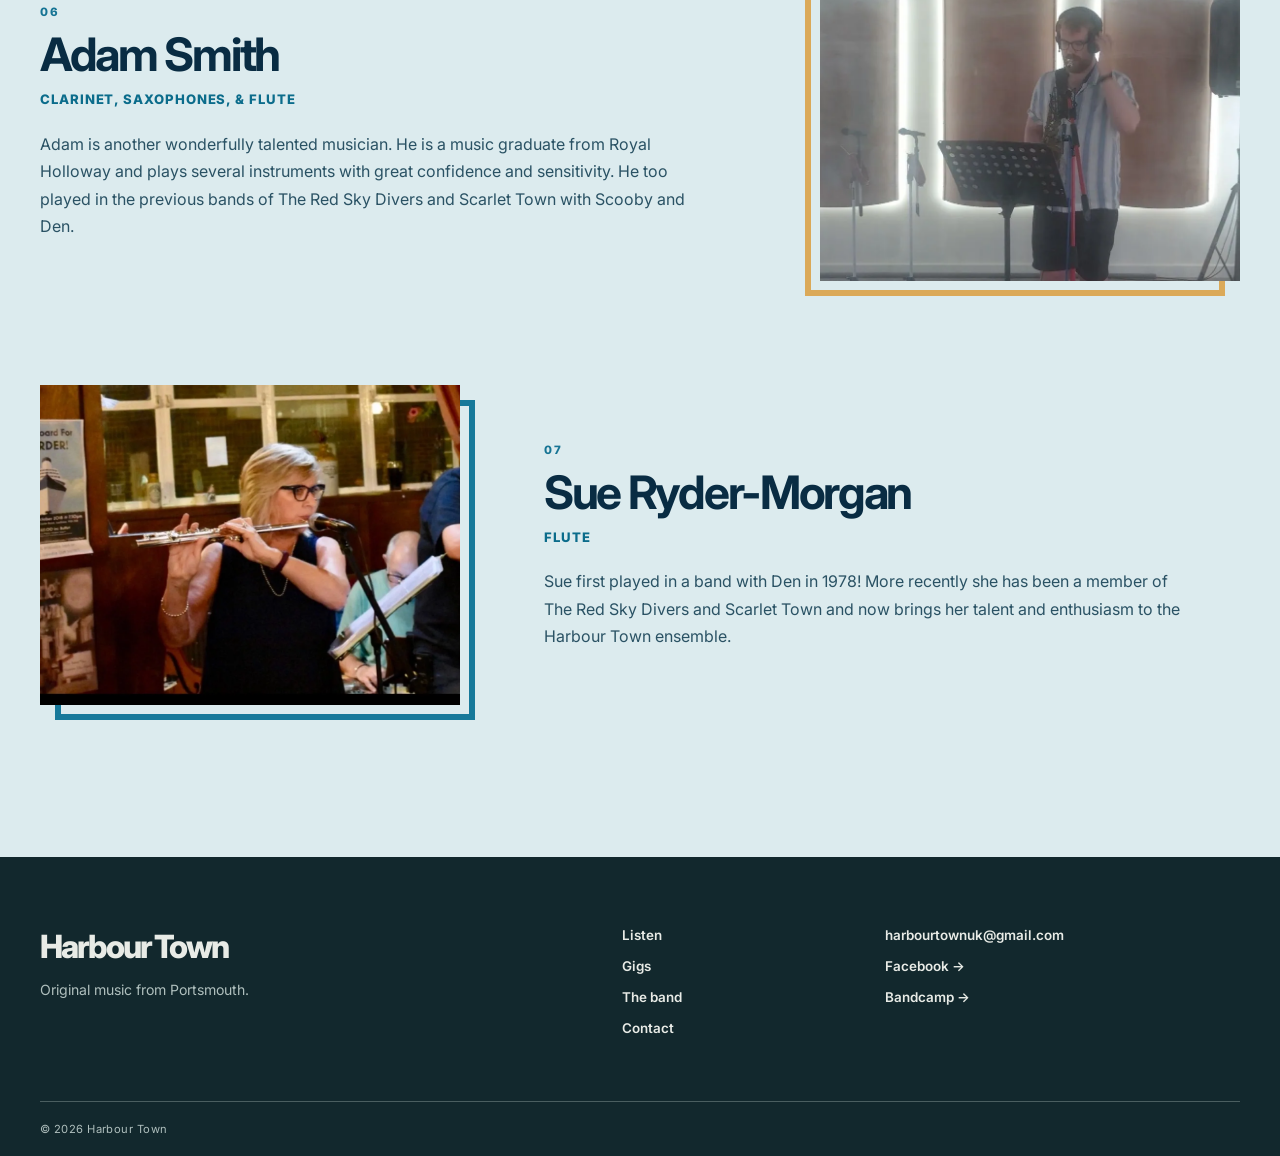
==== commit a11a40cb: "Restore automatic players and remove privacy page" ====
--- a/about.html
+++ b/about.html
@@ -10,7 +10,7 @@
 <link rel="preconnect" href="https://fonts.googleapis.com">
 <link rel="preconnect" href="https://fonts.gstatic.com" crossorigin>
 <link href="https://fonts.googleapis.com/css2?family=Inter:wght@400;500;600;700;800&display=swap" rel="stylesheet">
-<link rel="stylesheet" href="assets/styles.css?v=20260929-privacy">
+<link rel="stylesheet" href="assets/styles.css?v=20260928-logo">
 </head>
 <body>
 <a class="skip-link" href="#main">Skip to content</a>
@@ -25,7 +25,7 @@
 <div><a class="footer-name" href="index.html">Harbour Town</a><p>Original music from Portsmouth.</p></div>
 <div class="footer-nav"><a href="music.html">Listen</a><a href="gigs.html">Gigs</a><a href="about.html">The band</a><a href="contact.html">Contact</a></div>
 <div class="footer-contact"><a href="mailto:harbourtownuk@gmail.com">harbourtownuk@gmail.com</a><a href="https://www.facebook.com/harbourtownband1" target="_blank" rel="noopener noreferrer">Facebook →</a><a href="https://harbourtown.bandcamp.com/album/south-parade" target="_blank" rel="noopener noreferrer">Bandcamp →</a></div>
-</div><div class="wrap footer-bottom"><span>© <span id="year">2026</span> Harbour Town</span><a href="privacy.html">Privacy &amp; cookies</a></div></footer>
+</div><div class="wrap footer-bottom"><span>© <span id="year">2026</span> Harbour Town</span></div></footer>
 <script src="assets/gigs-data.js" defer></script>
 <script src="assets/site.js" defer></script>
 </body></html>
--- a/assets/styles.css
+++ b/assets/styles.css
@@ -279,7 +279,3 @@
 .manage-card-actions label{display:flex;gap:10px;align-items:center}.manage-card-actions input{width:20px;height:20px;accent-color:#147b9d}.manage-card-actions button{border:0;background:none;color:#a7352c;font:inherit;font-weight:700;cursor:pointer}
 @media(max-width:760px){.manage-fields{grid-template-columns:1fr 1fr}.manage-toolbar{display:block}.manage-toolbar .text-link{margin-bottom:20px}.manage-card-head{align-items:start}}
 @media(max-width:480px){.manage-fields{grid-template-columns:1fr}.manage-card-actions{align-items:start}}
-/* Privacy information and media loaded only after a visitor chooses it. */
-.privacy-hero{min-height:280px;background:#0b405a;color:#fff}.privacy-hero .subhero-copy{position:relative;bottom:auto;padding-block:95px 65px;transform:none;left:auto}.privacy-content{max-width:790px}.privacy-content h2{font-size:clamp(1.6rem,3vw,2.2rem);margin:40px 0 10px}.privacy-content p{line-height:1.7;color:var(--muted)}.privacy-content a,.embed-choice-note a{border-bottom:1px solid currentColor}.privacy-content code{font-size:.9em}.privacy-updated{font-size:.8rem;font-weight:700;letter-spacing:.05em;text-transform:uppercase}.footer-bottom a{border-bottom:1px solid currentColor}.footer-bottom a:hover{color:var(--gold)}
-.embed-choice{display:flex;flex-direction:column;justify-content:center;align-items:center;gap:18px;text-align:center;padding:35px 24px;min-height:100%;background:#0b405a;color:#fff}.embed-choice>p{max-width:440px;margin:0;line-height:1.5}.embed-choice .button{background:#f1c980;color:#092c43;cursor:pointer}.embed-choice .button:hover{background:#fff}.embed-choice-note{font-size:.75rem;color:#dcebee}.full-album .embed-choice{min-height:320px}.video-frame .embed-choice{height:100%;min-height:100%;font-size:.85rem}.video-frame .embed-choice .button{min-height:42px;font-size:.7rem}.video-frame iframe{display:block}
-@media(max-width:480px){.video-frame .embed-choice{gap:8px;padding:12px;font-size:.68rem}.video-frame .embed-choice .button{min-height:34px;padding:7px 10px;font-size:.62rem}.video-frame .embed-choice-note{display:none}.privacy-hero .subhero-copy{padding-block:75px 45px}}
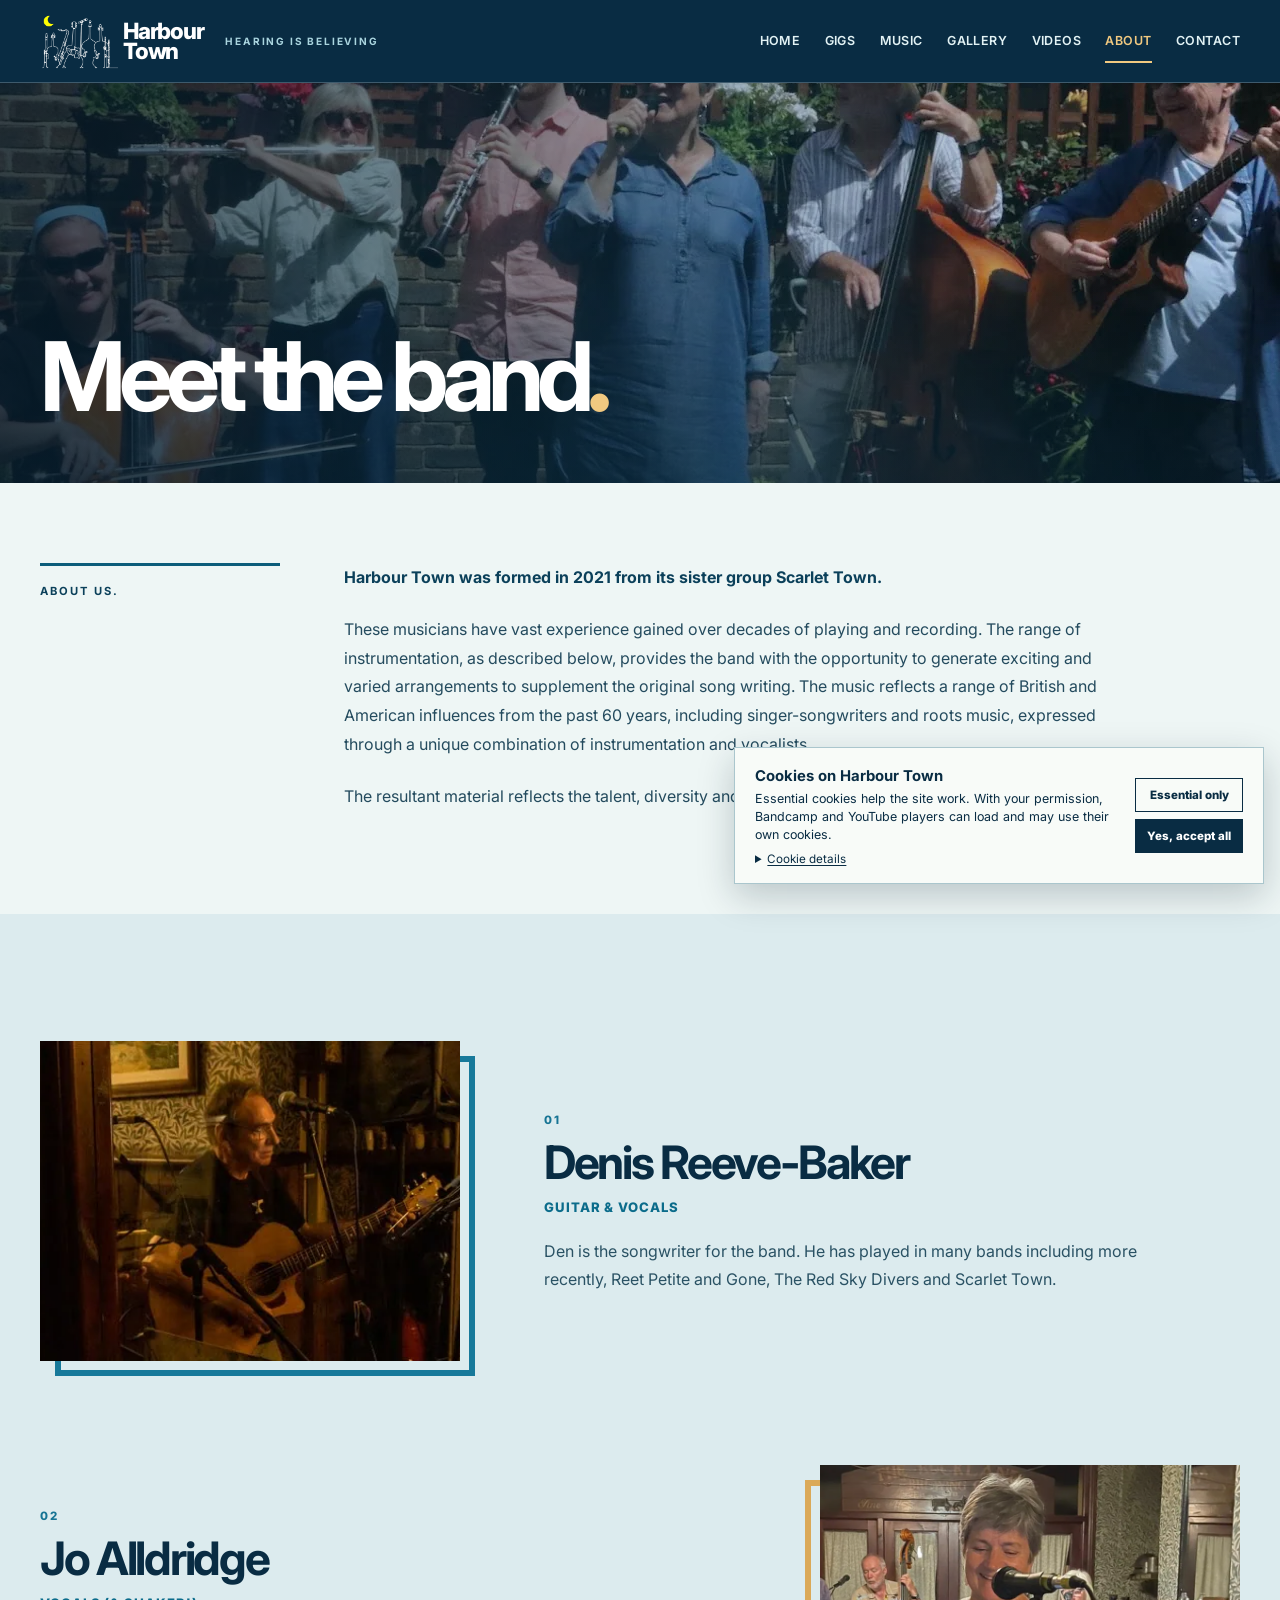
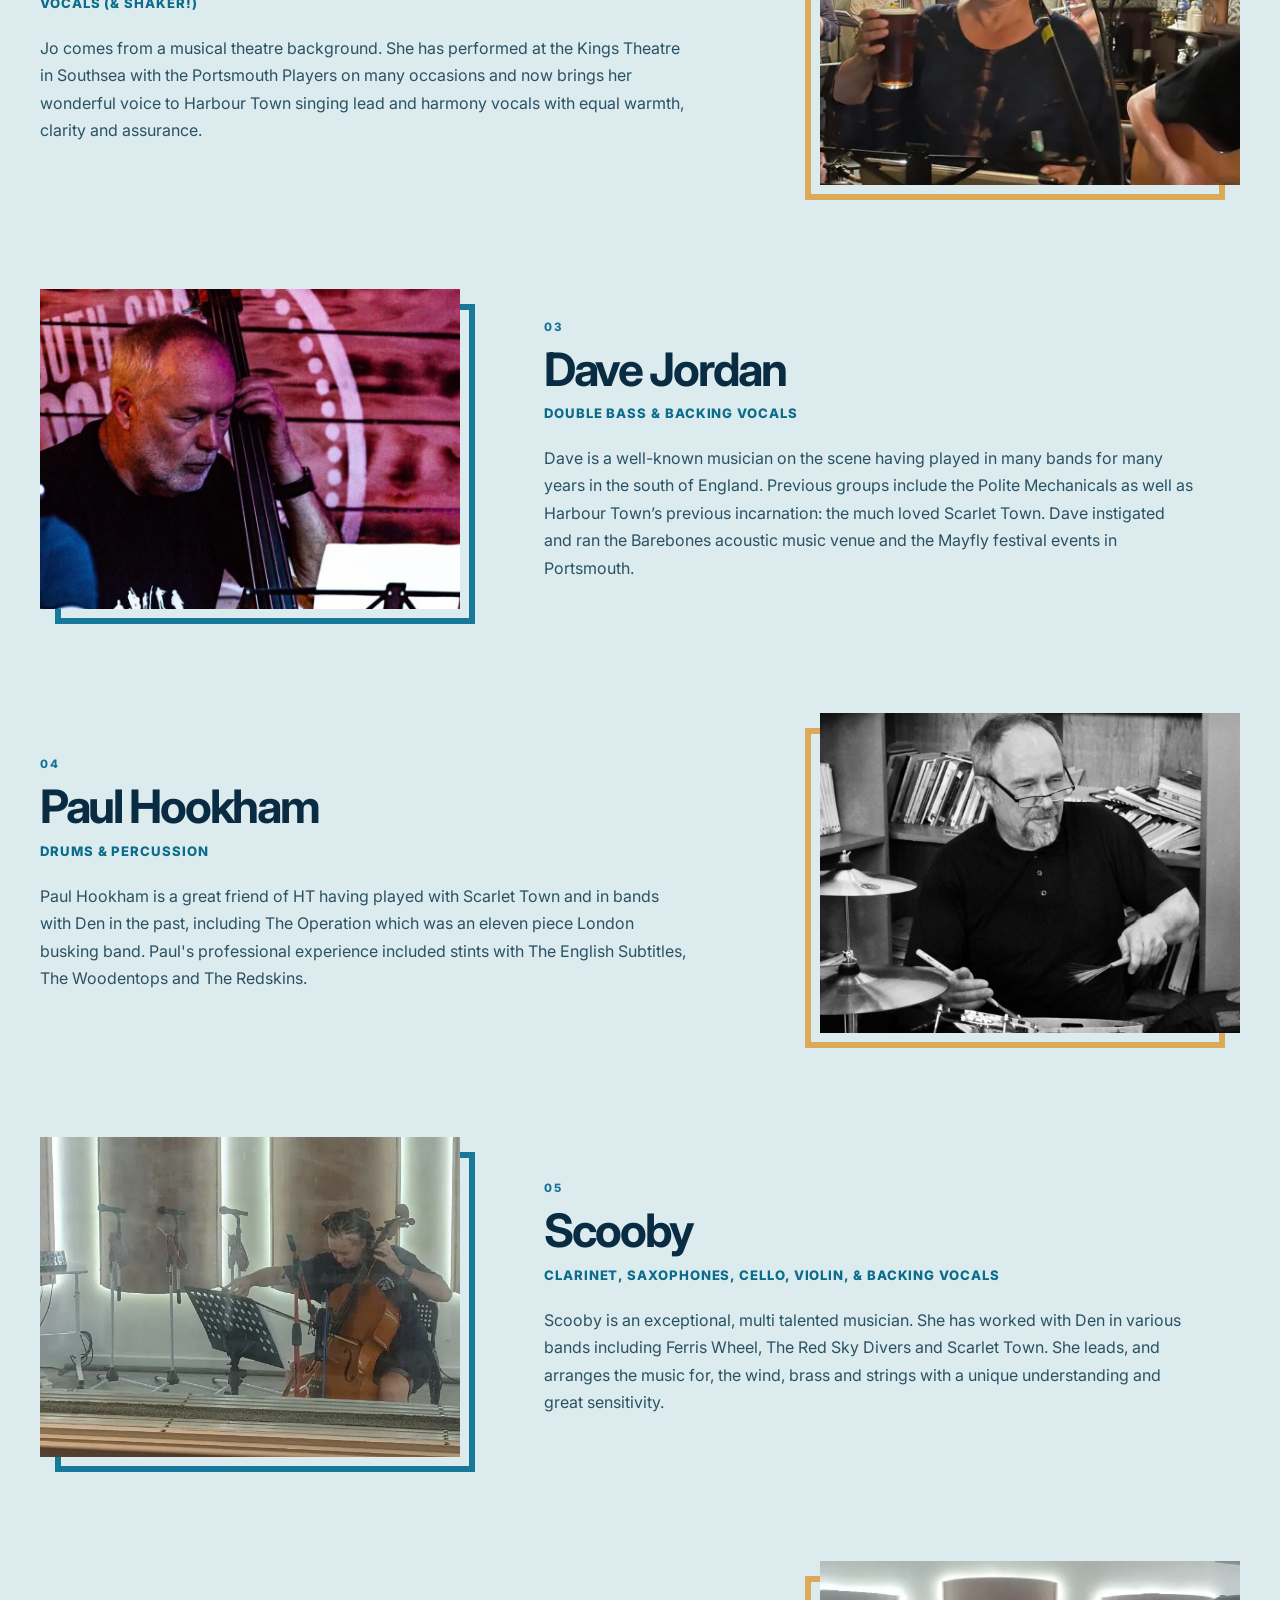
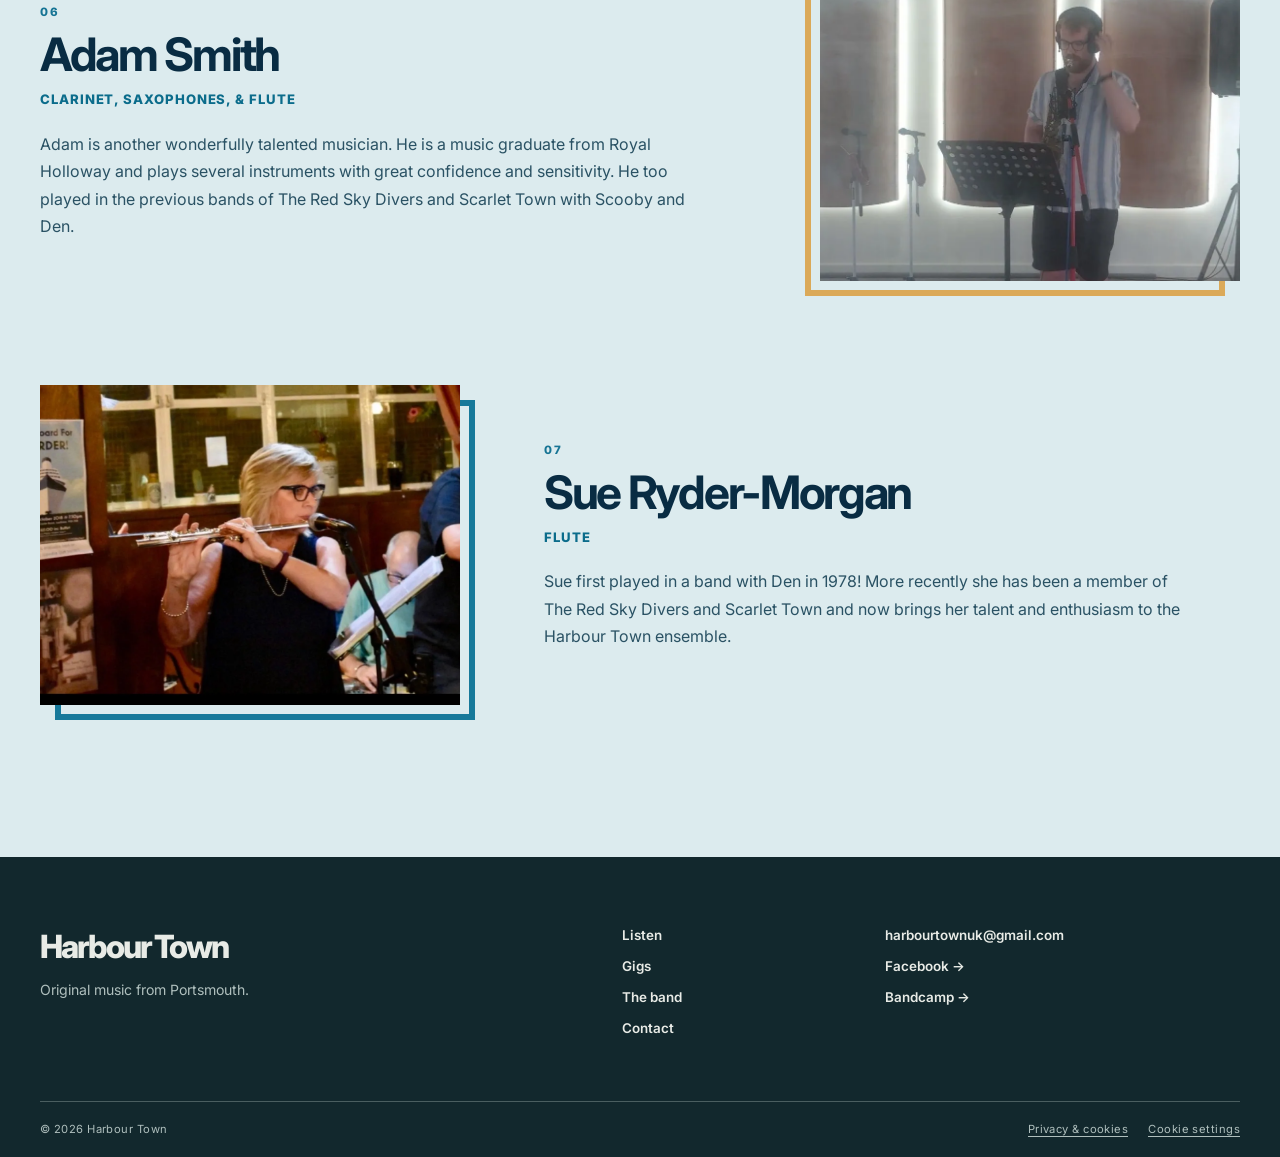
==== commit 9e00f3b8: "Add compact cookie choices and short privacy page" ====
--- a/about.html
+++ b/about.html
@@ -10,7 +10,7 @@
 <link rel="preconnect" href="https://fonts.googleapis.com">
 <link rel="preconnect" href="https://fonts.gstatic.com" crossorigin>
 <link href="https://fonts.googleapis.com/css2?family=Inter:wght@400;500;600;700;800&display=swap" rel="stylesheet">
-<link rel="stylesheet" href="assets/styles.css?v=20260928-logo">
+<link rel="stylesheet" href="assets/styles.css?v=20260929-cookies">
 </head>
 <body>
 <a class="skip-link" href="#main">Skip to content</a>
@@ -25,7 +25,8 @@
 <div><a class="footer-name" href="index.html">Harbour Town</a><p>Original music from Portsmouth.</p></div>
 <div class="footer-nav"><a href="music.html">Listen</a><a href="gigs.html">Gigs</a><a href="about.html">The band</a><a href="contact.html">Contact</a></div>
 <div class="footer-contact"><a href="mailto:harbourtownuk@gmail.com">harbourtownuk@gmail.com</a><a href="https://www.facebook.com/harbourtownband1" target="_blank" rel="noopener noreferrer">Facebook →</a><a href="https://harbourtown.bandcamp.com/album/south-parade" target="_blank" rel="noopener noreferrer">Bandcamp →</a></div>
-</div><div class="wrap footer-bottom"><span>© <span id="year">2026</span> Harbour Town</span></div></footer>
+</div><div class="wrap footer-bottom"><span>© <span id="year">2026</span> Harbour Town</span><span class="footer-legal"><a href="privacy.html">Privacy &amp; cookies</a><button type="button" class="cookie-settings-link" data-cookie-settings>Cookie settings</button></span></div></footer>
 <script src="assets/gigs-data.js" defer></script>
 <script src="assets/site.js" defer></script>
+<script src="assets/cookies.js" defer></script>
 </body></html>
--- a/assets/styles.css
+++ b/assets/styles.css
@@ -279,3 +279,10 @@
 .manage-card-actions label{display:flex;gap:10px;align-items:center}.manage-card-actions input{width:20px;height:20px;accent-color:#147b9d}.manage-card-actions button{border:0;background:none;color:#a7352c;font:inherit;font-weight:700;cursor:pointer}
 @media(max-width:760px){.manage-fields{grid-template-columns:1fr 1fr}.manage-toolbar{display:block}.manage-toolbar .text-link{margin-bottom:20px}.manage-card-head{align-items:start}}
 @media(max-width:480px){.manage-fields{grid-template-columns:1fr}.manage-card-actions{align-items:start}}
+/* Compact cookie choice and media placeholders. */
+.cookie-settings-link{border:0;border-bottom:1px solid currentColor;background:none;padding:0;color:inherit;font:inherit;letter-spacing:inherit;cursor:pointer}.cookie-settings-link:hover{color:var(--gold)}
+.cookie-banner{position:fixed;z-index:1000;right:16px;bottom:16px;width:min(530px,calc(100vw - 32px));background:#f8fbf8;color:#092c43;border:1px solid #aac6cd;box-shadow:0 12px 34px #071e2d38;padding:17px 20px;display:flex;align-items:center;gap:17px}.cookie-banner[hidden]{display:none}.cookie-banner-copy{flex:1;min-width:0}.cookie-banner-copy strong{font-size:.93rem}.cookie-banner-copy>p{font-size:.78rem;line-height:1.45;margin:5px 0 0}.cookie-banner details{font-size:.73rem;margin-top:8px}.cookie-banner summary{cursor:pointer;text-decoration:underline;text-underline-offset:2px;width:max-content}.cookie-banner details p{line-height:1.5;margin:7px 0 0}.cookie-banner details a{text-decoration:underline}.cookie-banner-actions{display:flex;flex-direction:column;gap:7px;flex:none}.cookie-banner-actions button{cursor:pointer;font:inherit;font-size:.72rem;font-weight:800;white-space:nowrap;border:1px solid #092c43;padding:9px 11px;background:transparent;color:#092c43}.cookie-banner-actions [data-choice="all"]{background:#092c43;color:#fff}.cookie-banner-actions button:hover{background:#167494;color:#fff;border-color:#167494}
+.media-consent{height:100%;min-height:280px;display:grid;place-items:center;background:#092c43;color:#fff;text-align:center;padding:30px}.media-consent-inner{max-width:360px}.media-consent strong{font-size:1.2rem}.media-consent p{font-size:.82rem;line-height:1.5;margin:10px 0 18px}.media-consent button{background:#f1c980;color:#092c43;border:0;padding:12px 18px;cursor:pointer;font:inherit;font-size:.78rem;font-weight:800}.media-consent button:hover{background:#fff}.video-frame .media-consent{min-height:0;aspect-ratio:16/9}.full-album .media-consent{min-height:360px}.video-frame iframe{display:block}
+@media(max-width:600px){.cookie-banner{left:10px;right:10px;bottom:10px;width:auto;padding:13px;display:block}.cookie-banner-actions{margin-top:12px;flex-direction:row}.cookie-banner-actions button{flex:1;white-space:normal}.video-frame .media-consent{padding:12px}.video-frame .media-consent strong{font-size:.9rem}.video-frame .media-consent p{font-size:.68rem;margin:4px 0 8px}.video-frame .media-consent button{padding:8px 10px;font-size:.65rem}}
+
+.footer-legal{display:flex;gap:20px;align-items:center}.footer-legal a{border-bottom:1px solid currentColor}.footer-legal a:hover{color:var(--gold)}.privacy-hero{min-height:260px;background:#0b405a;color:#fff}.privacy-hero .subhero-copy{position:relative;bottom:auto;padding-block:85px 55px;transform:none;left:auto}.privacy-content{max-width:790px}.privacy-content h2{font-size:clamp(1.7rem,3vw,2.3rem);margin:36px 0 10px}.privacy-content p{line-height:1.7;color:var(--muted)}.privacy-content a{border-bottom:1px solid currentColor}.privacy-content code{font-size:.9em}.privacy-choices{display:flex;gap:10px;flex-wrap:wrap;margin-top:24px}.privacy-choices button{padding:12px 17px;cursor:pointer;font:inherit;font-weight:800;border:1px solid #092c43;background:transparent;color:#092c43}.privacy-choices button:last-child{background:#092c43;color:#fff}.privacy-choices button:hover{background:#167494;color:#fff;border-color:#167494}.privacy-choice-feedback{min-height:1.5em;font-size:.84rem}@media(max-width:480px){.footer-legal{flex-wrap:wrap;gap:12px}.privacy-hero .subhero-copy{padding-block:70px 45px}}
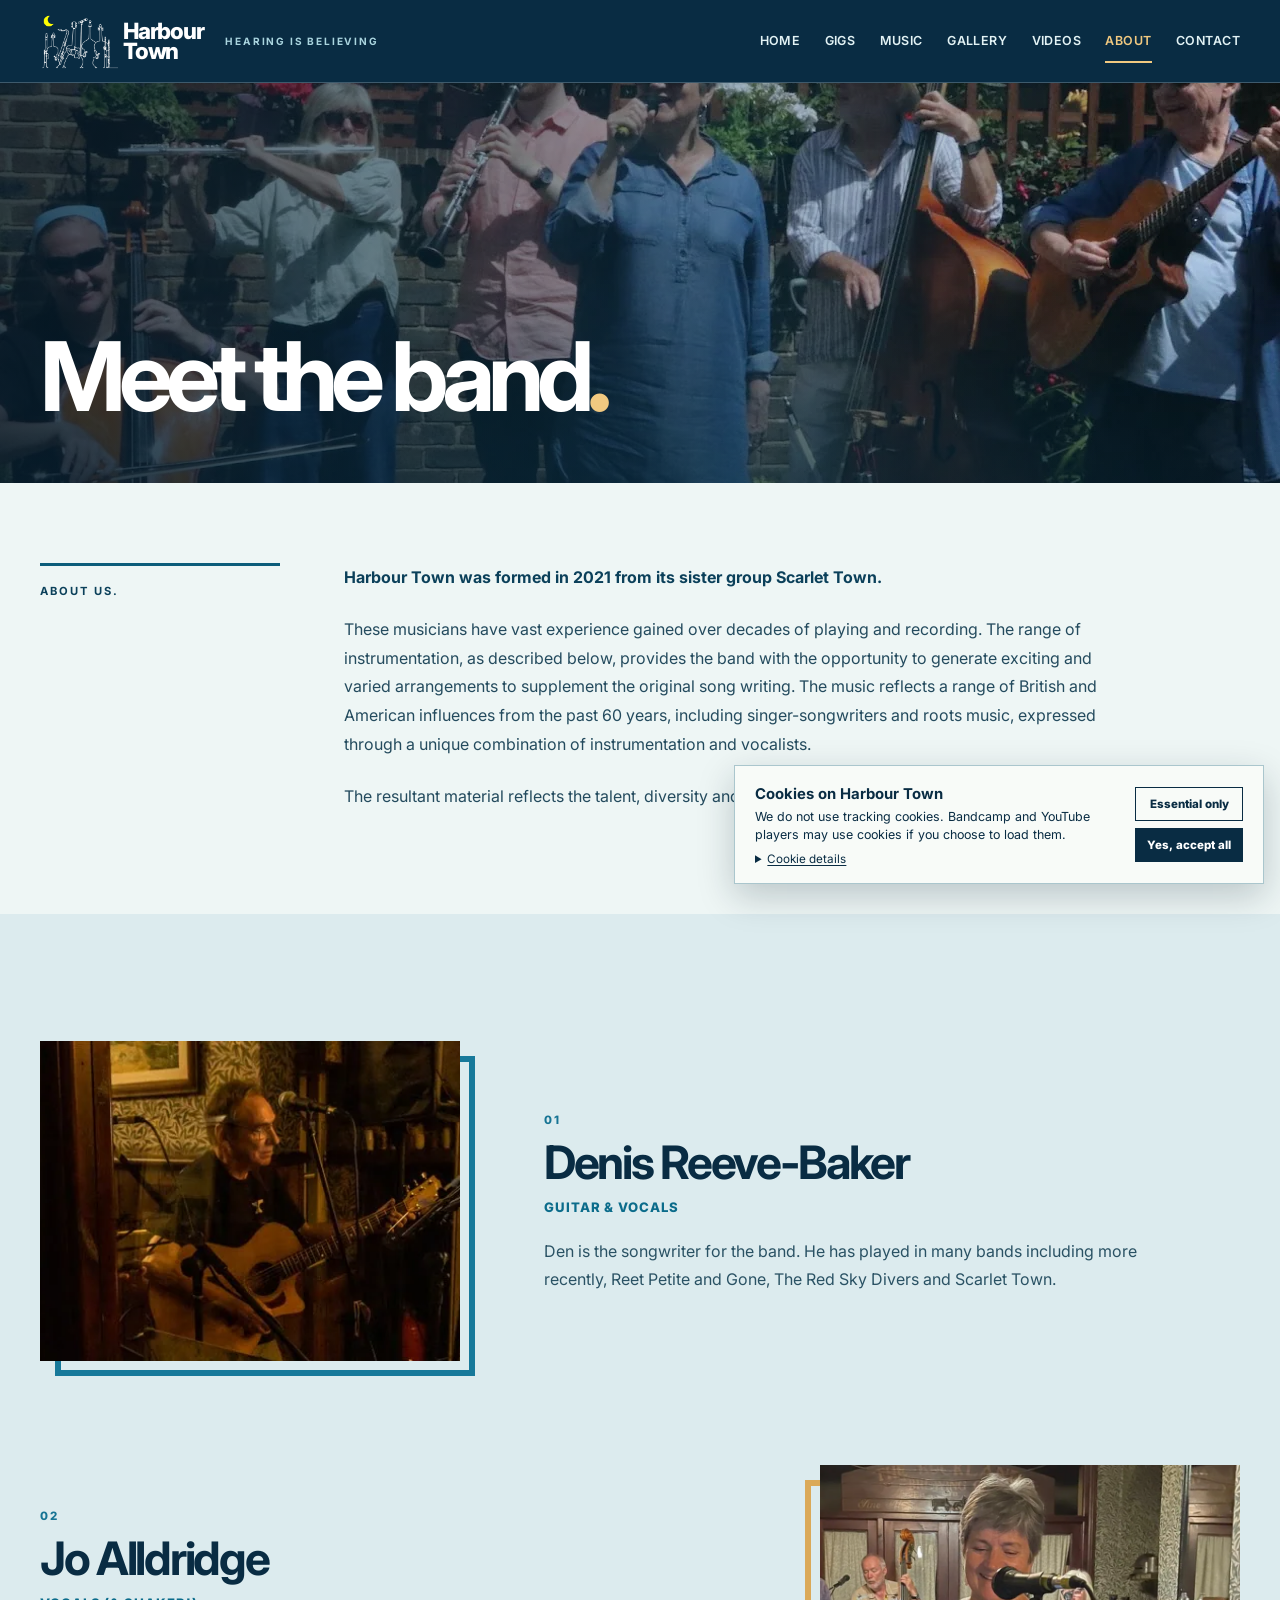
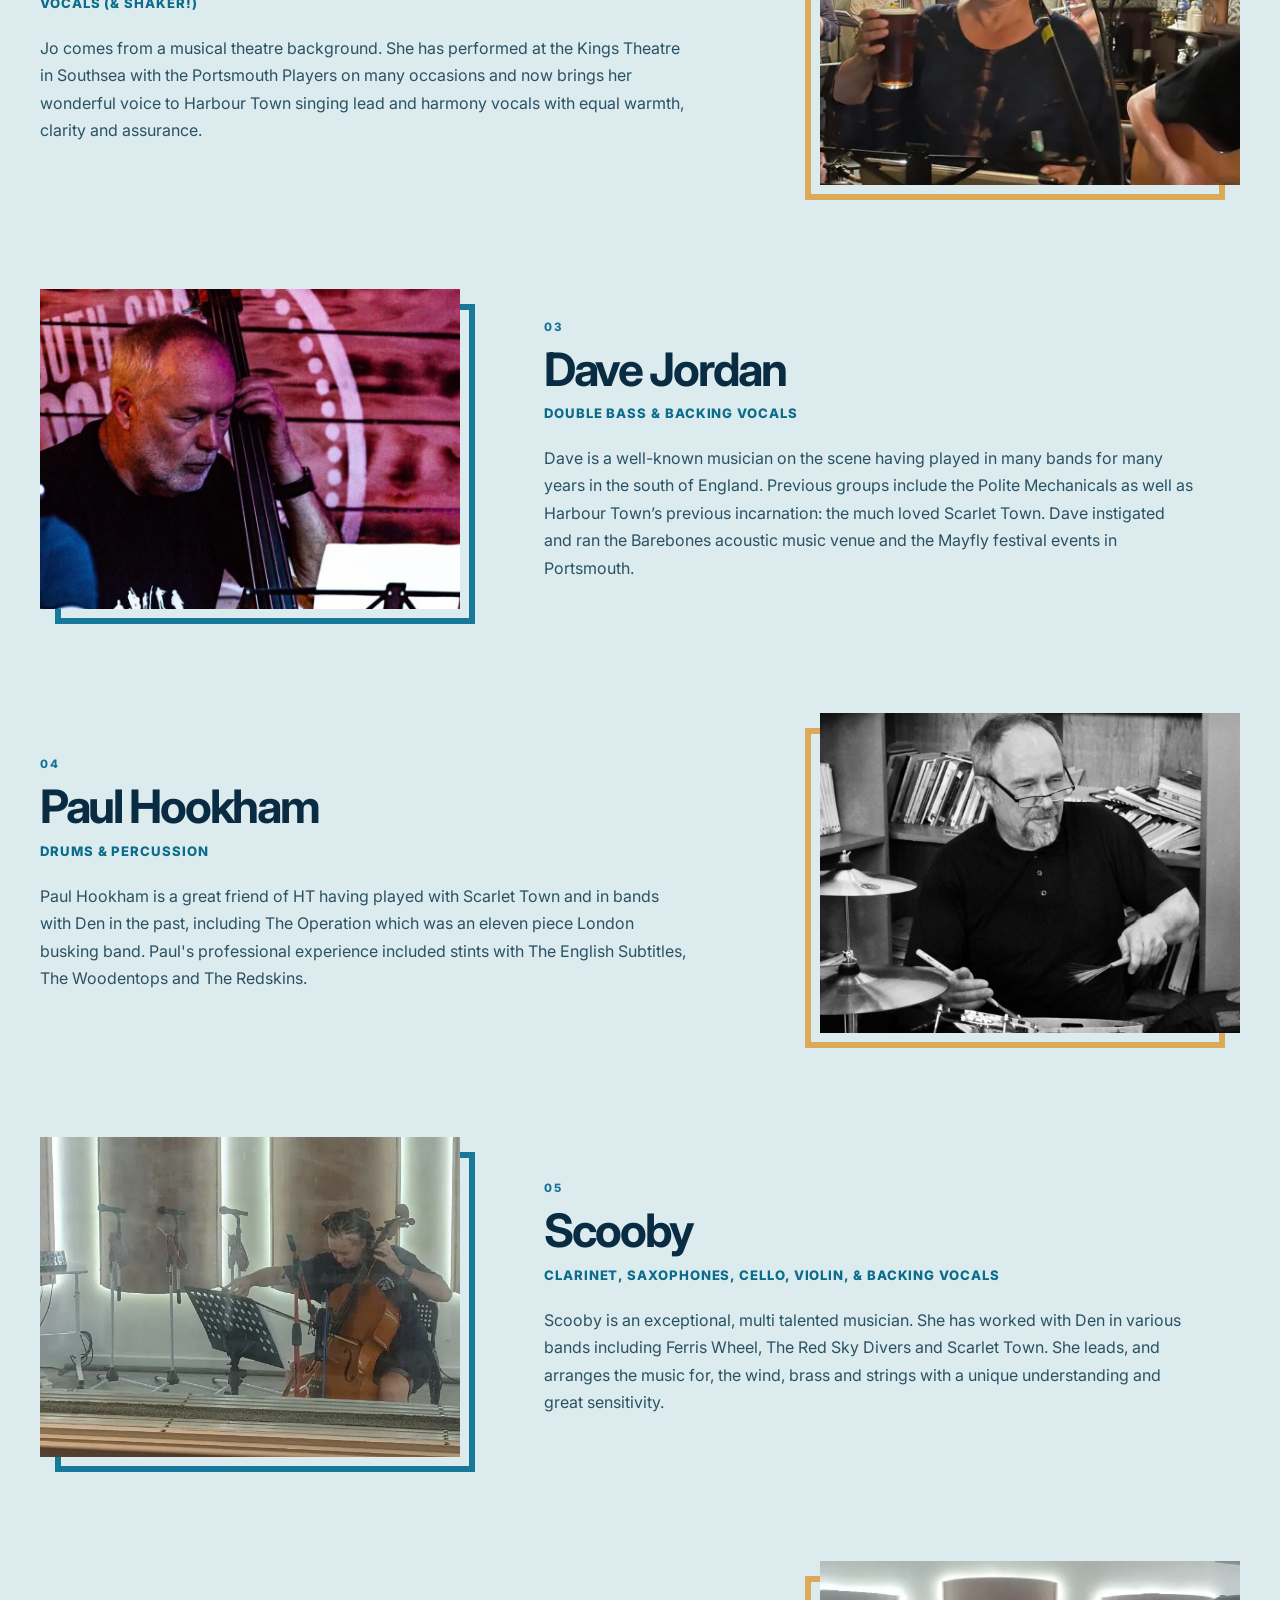
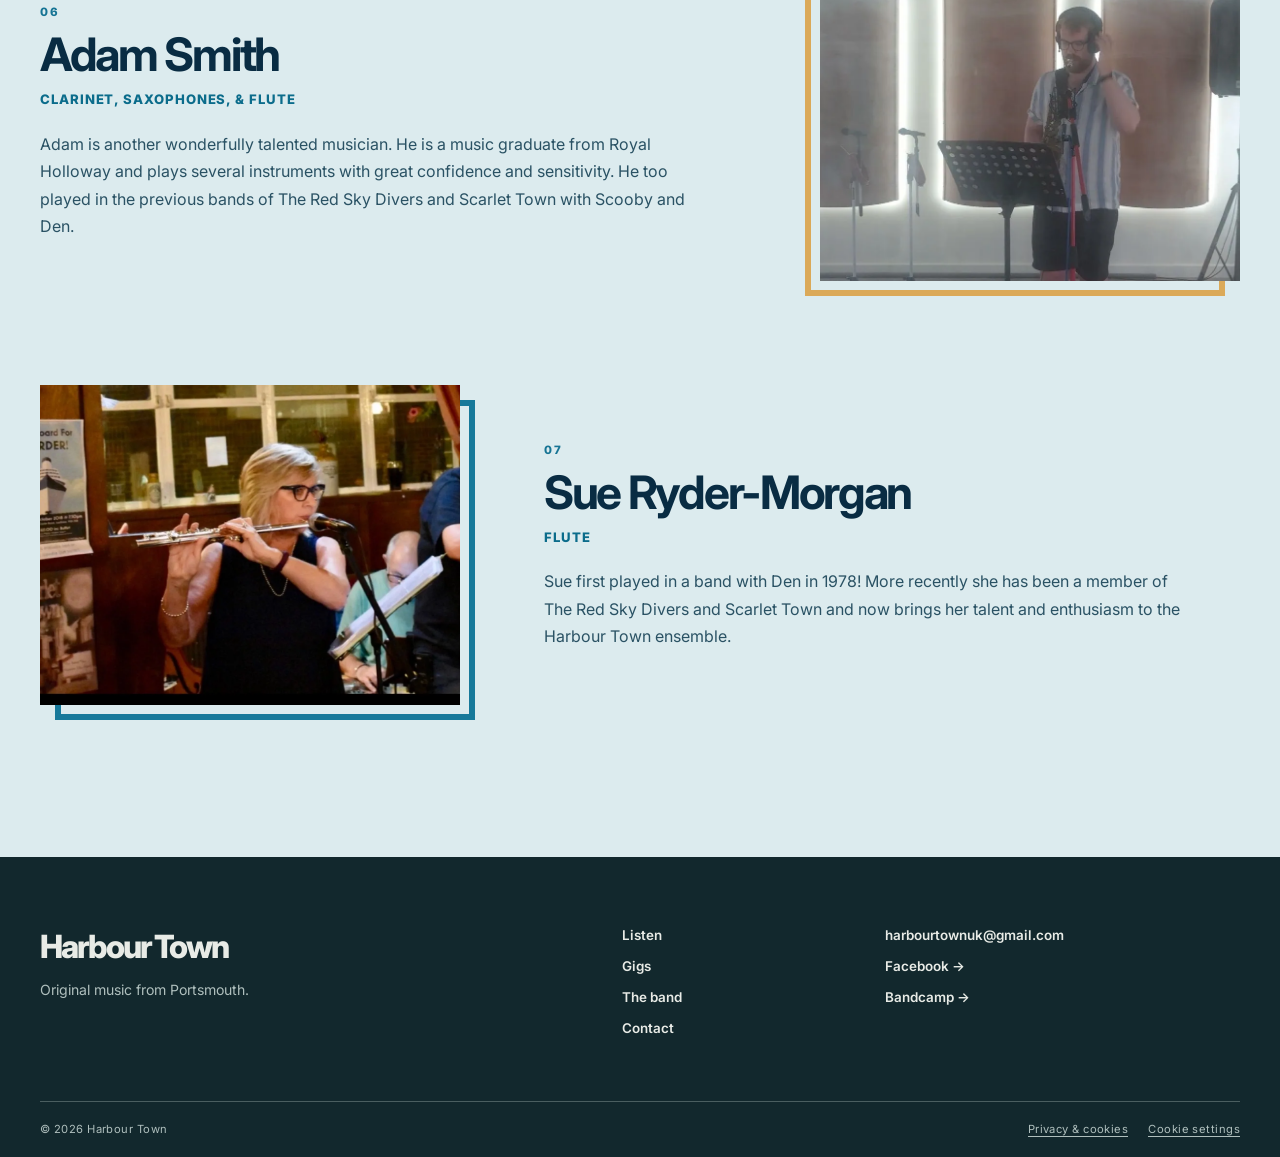
==== commit b3579d8a: "Refresh cookie script on all pages" ====
--- a/about.html
+++ b/about.html
@@ -28,5 +28,5 @@
 </div><div class="wrap footer-bottom"><span>© <span id="year">2026</span> Harbour Town</span><span class="footer-legal"><a href="privacy.html">Privacy &amp; cookies</a><button type="button" class="cookie-settings-link" data-cookie-settings>Cookie settings</button></span></div></footer>
 <script src="assets/gigs-data.js" defer></script>
 <script src="assets/site.js" defer></script>
-<script src="assets/cookies.js" defer></script>
+<script src="assets/cookies.js?v=2" defer></script>
 </body></html>
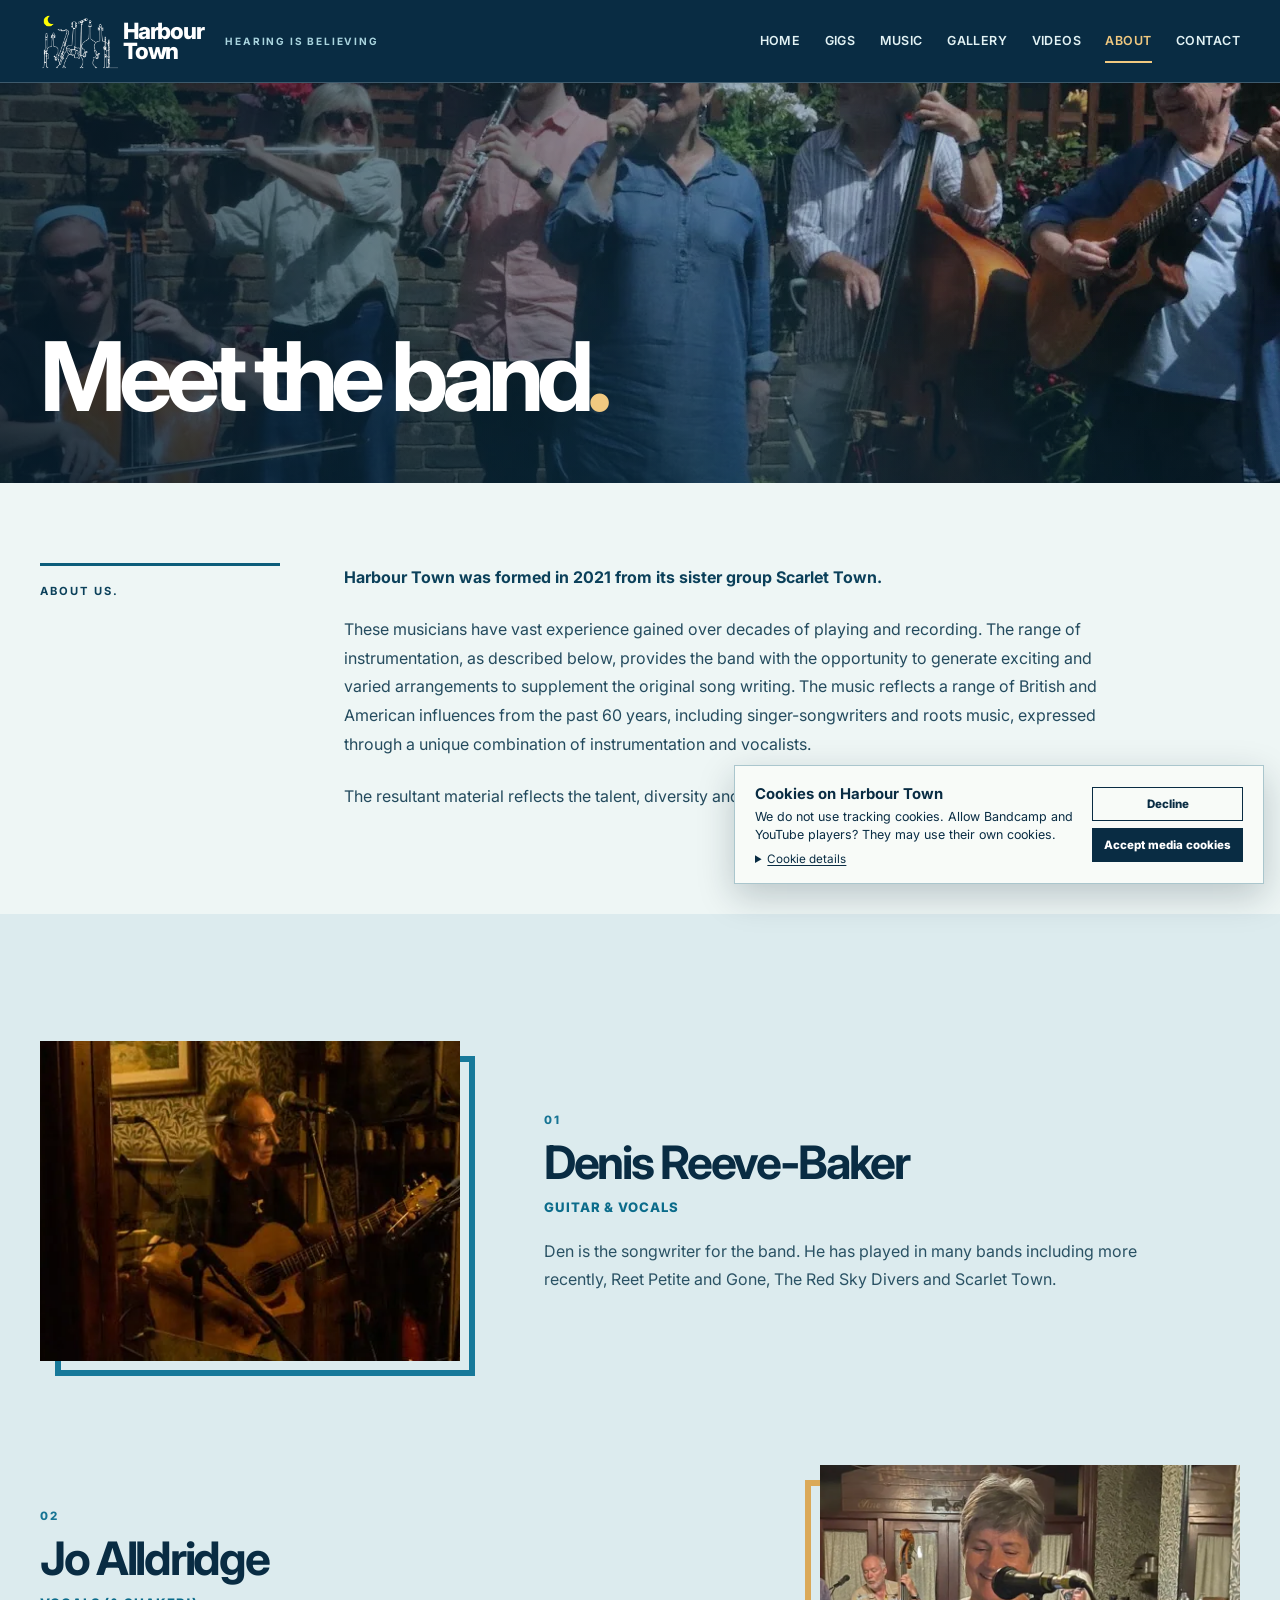
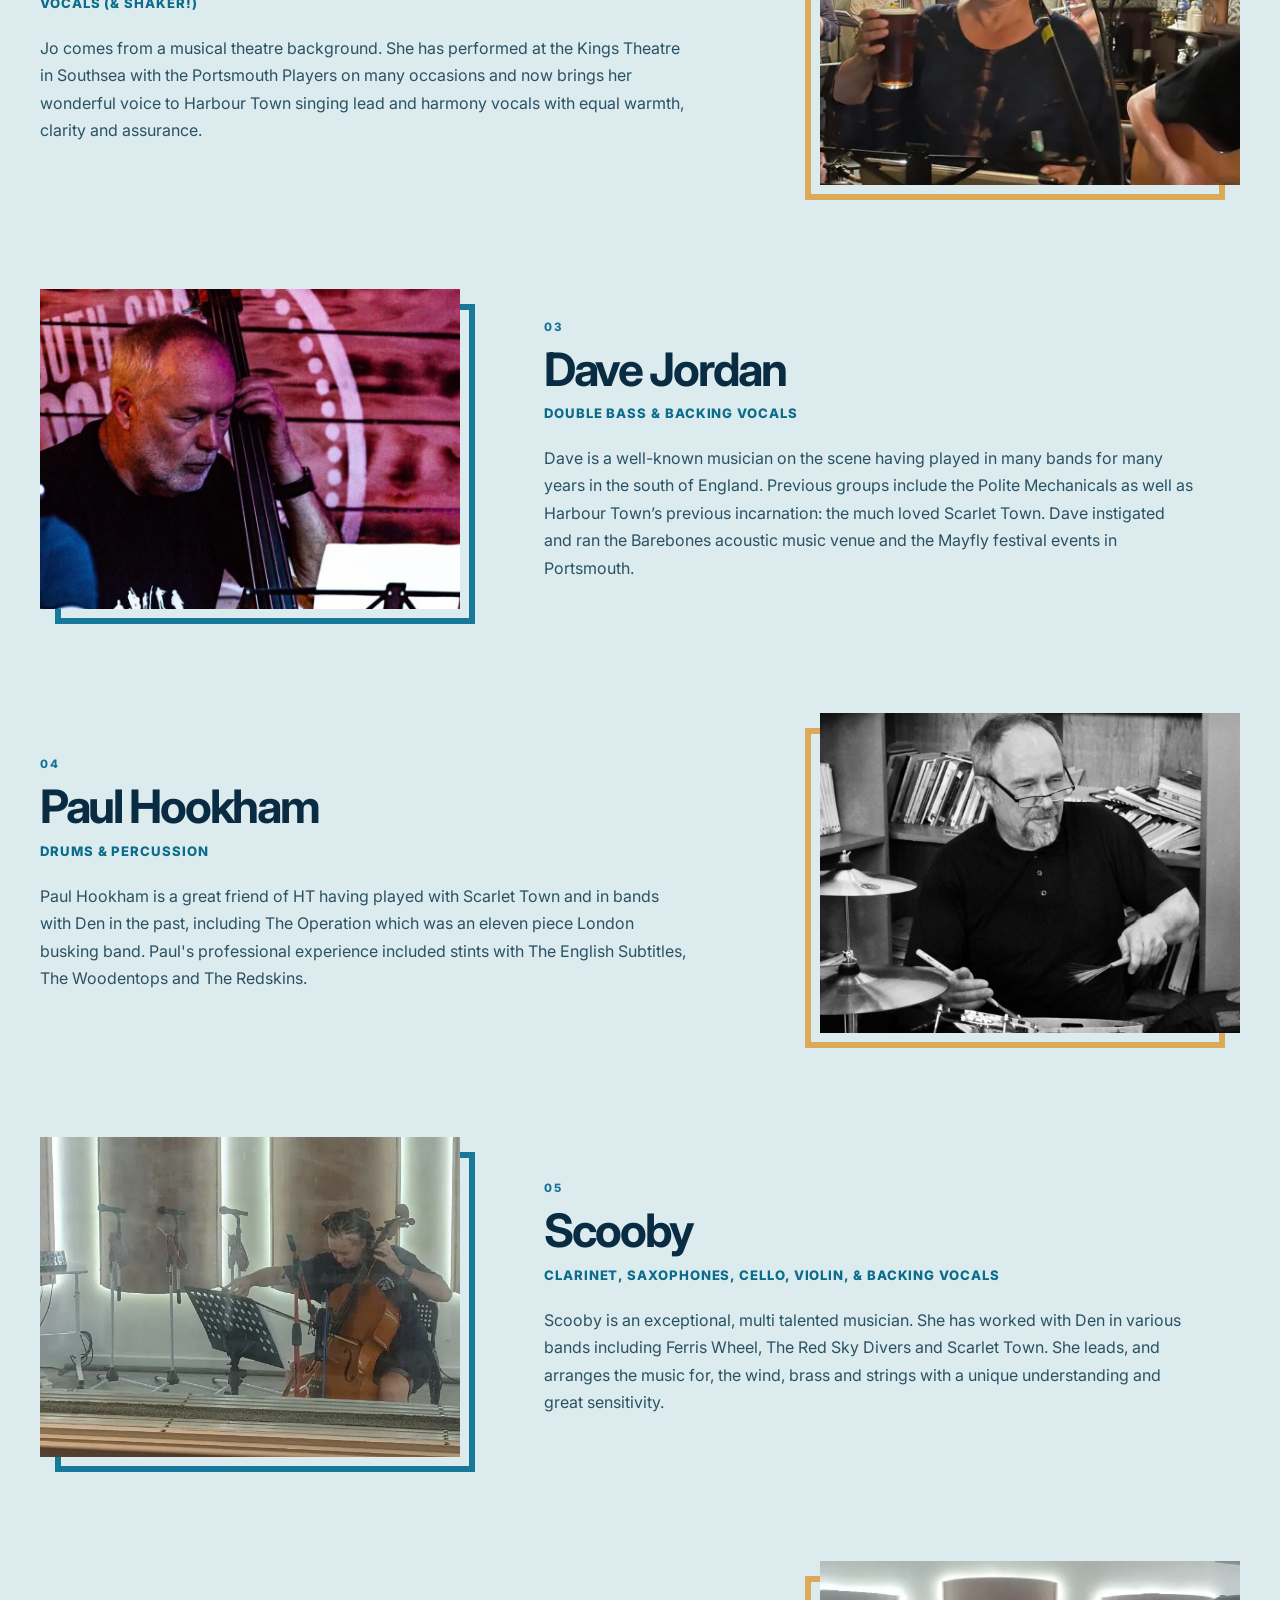
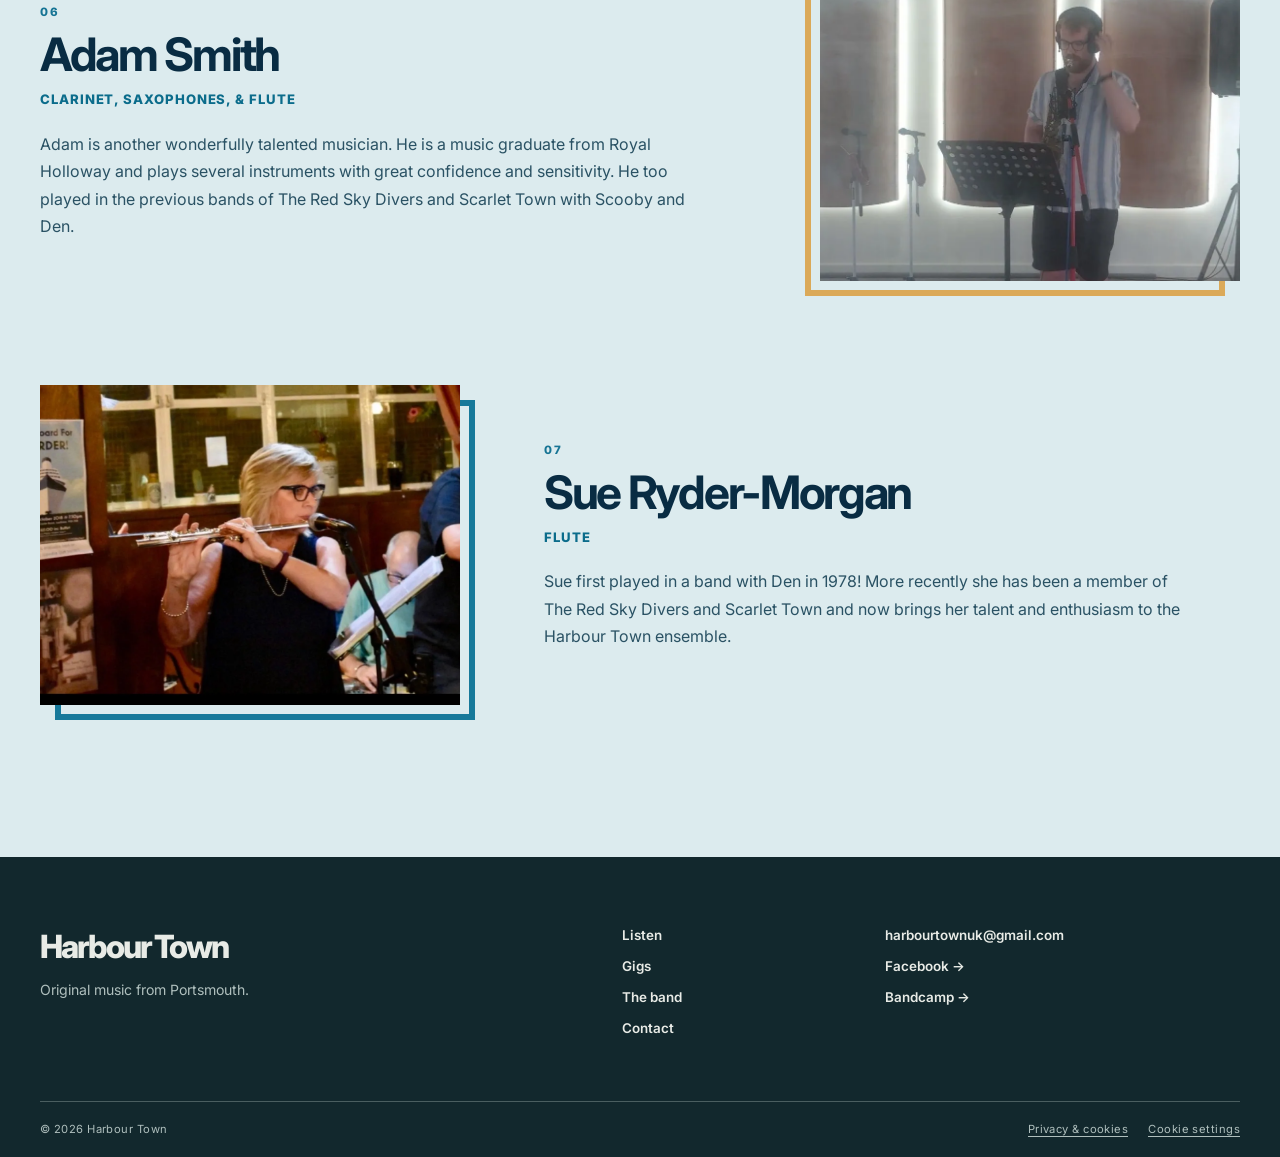
==== commit 1da4a183: "Clarify optional media cookie choices" ====
--- a/about.html
+++ b/about.html
@@ -28,5 +28,5 @@
 </div><div class="wrap footer-bottom"><span>© <span id="year">2026</span> Harbour Town</span><span class="footer-legal"><a href="privacy.html">Privacy &amp; cookies</a><button type="button" class="cookie-settings-link" data-cookie-settings>Cookie settings</button></span></div></footer>
 <script src="assets/gigs-data.js" defer></script>
 <script src="assets/site.js" defer></script>
-<script src="assets/cookies.js?v=2" defer></script>
+<script src="assets/cookies.js?v=3" defer></script>
 </body></html>
